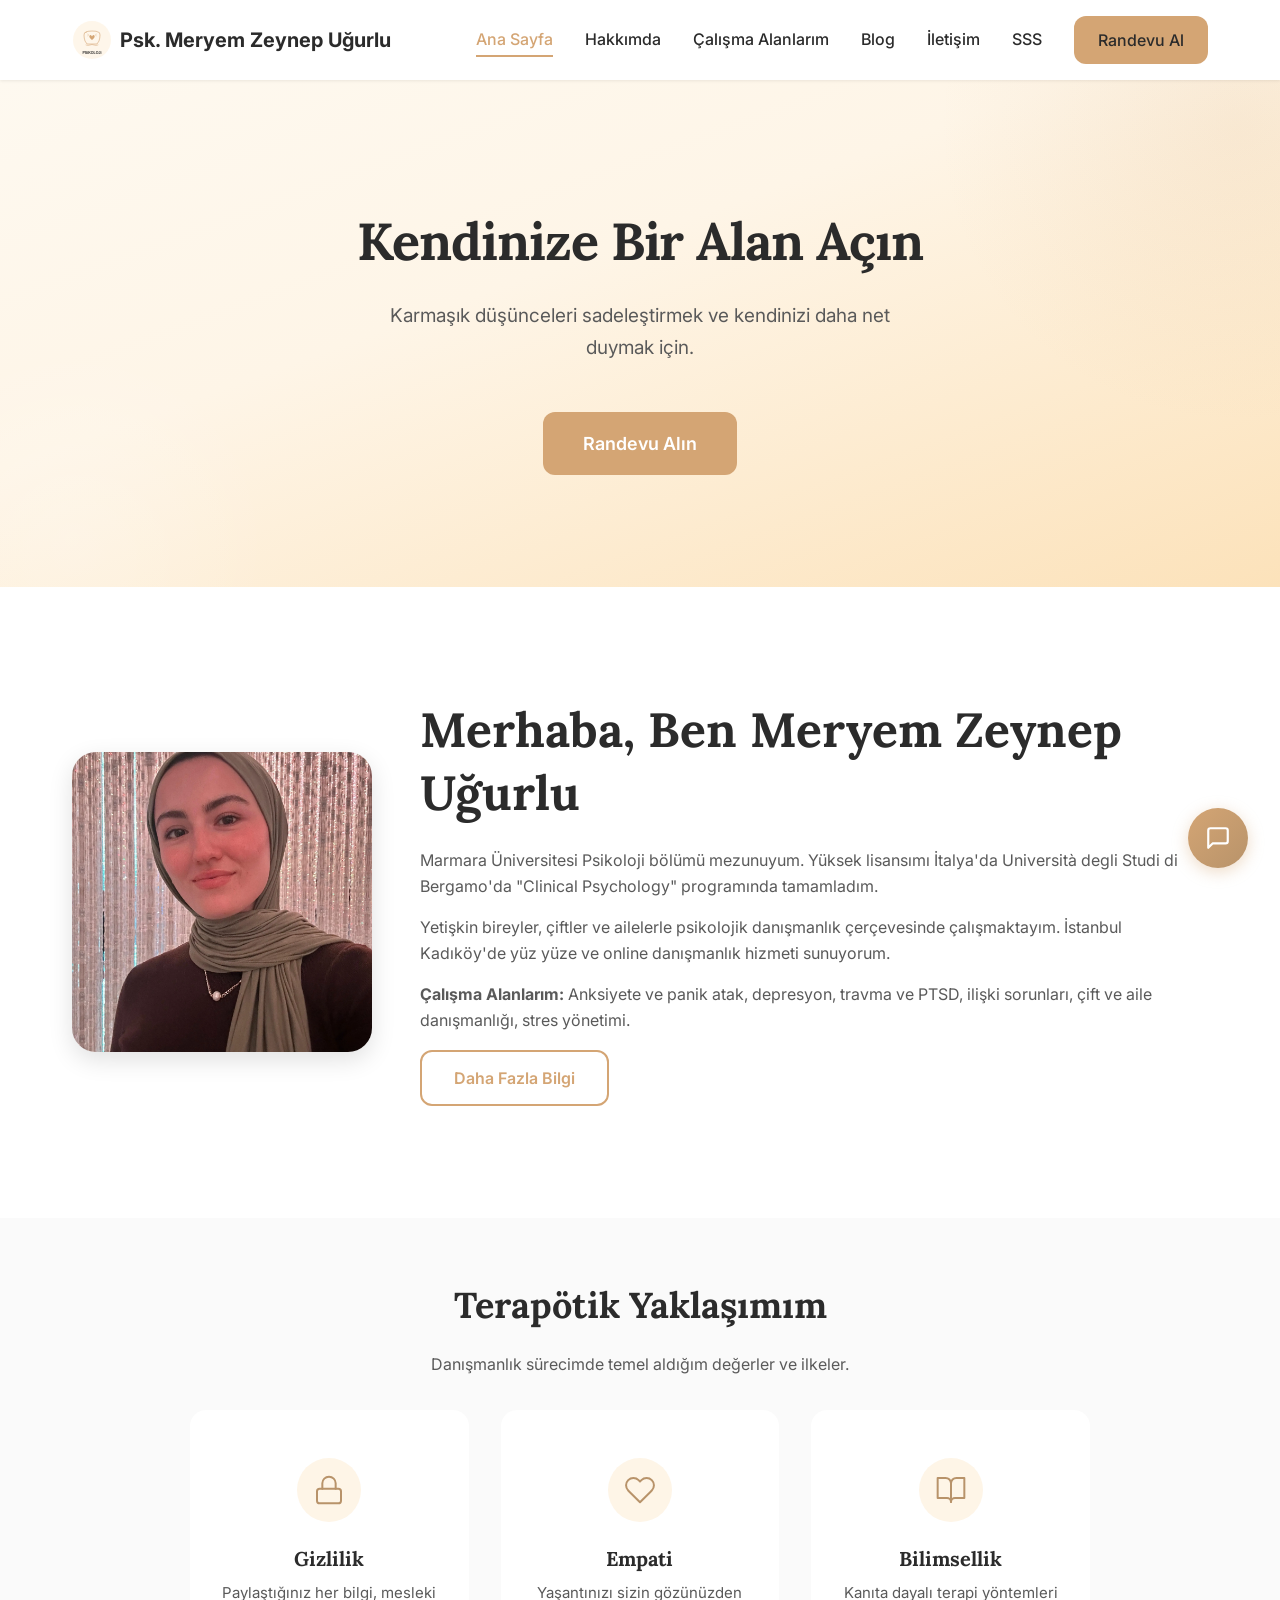
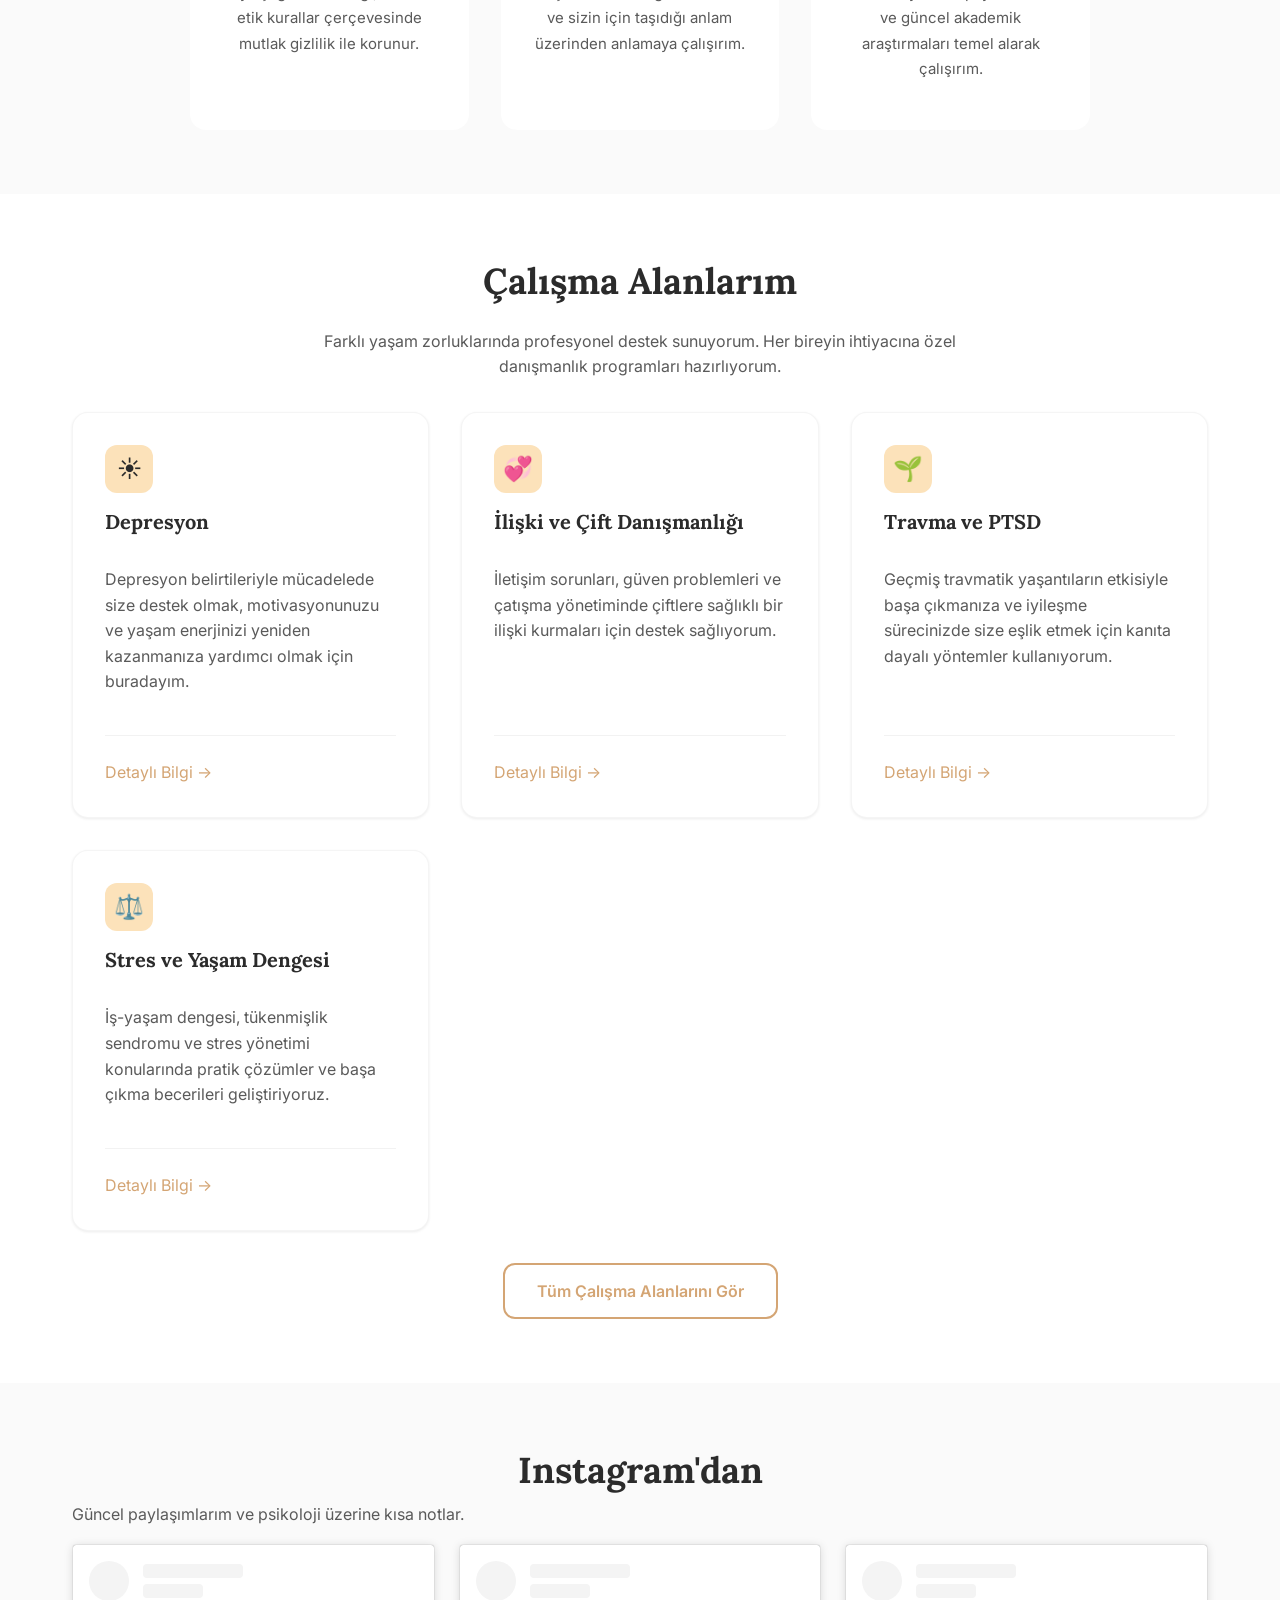
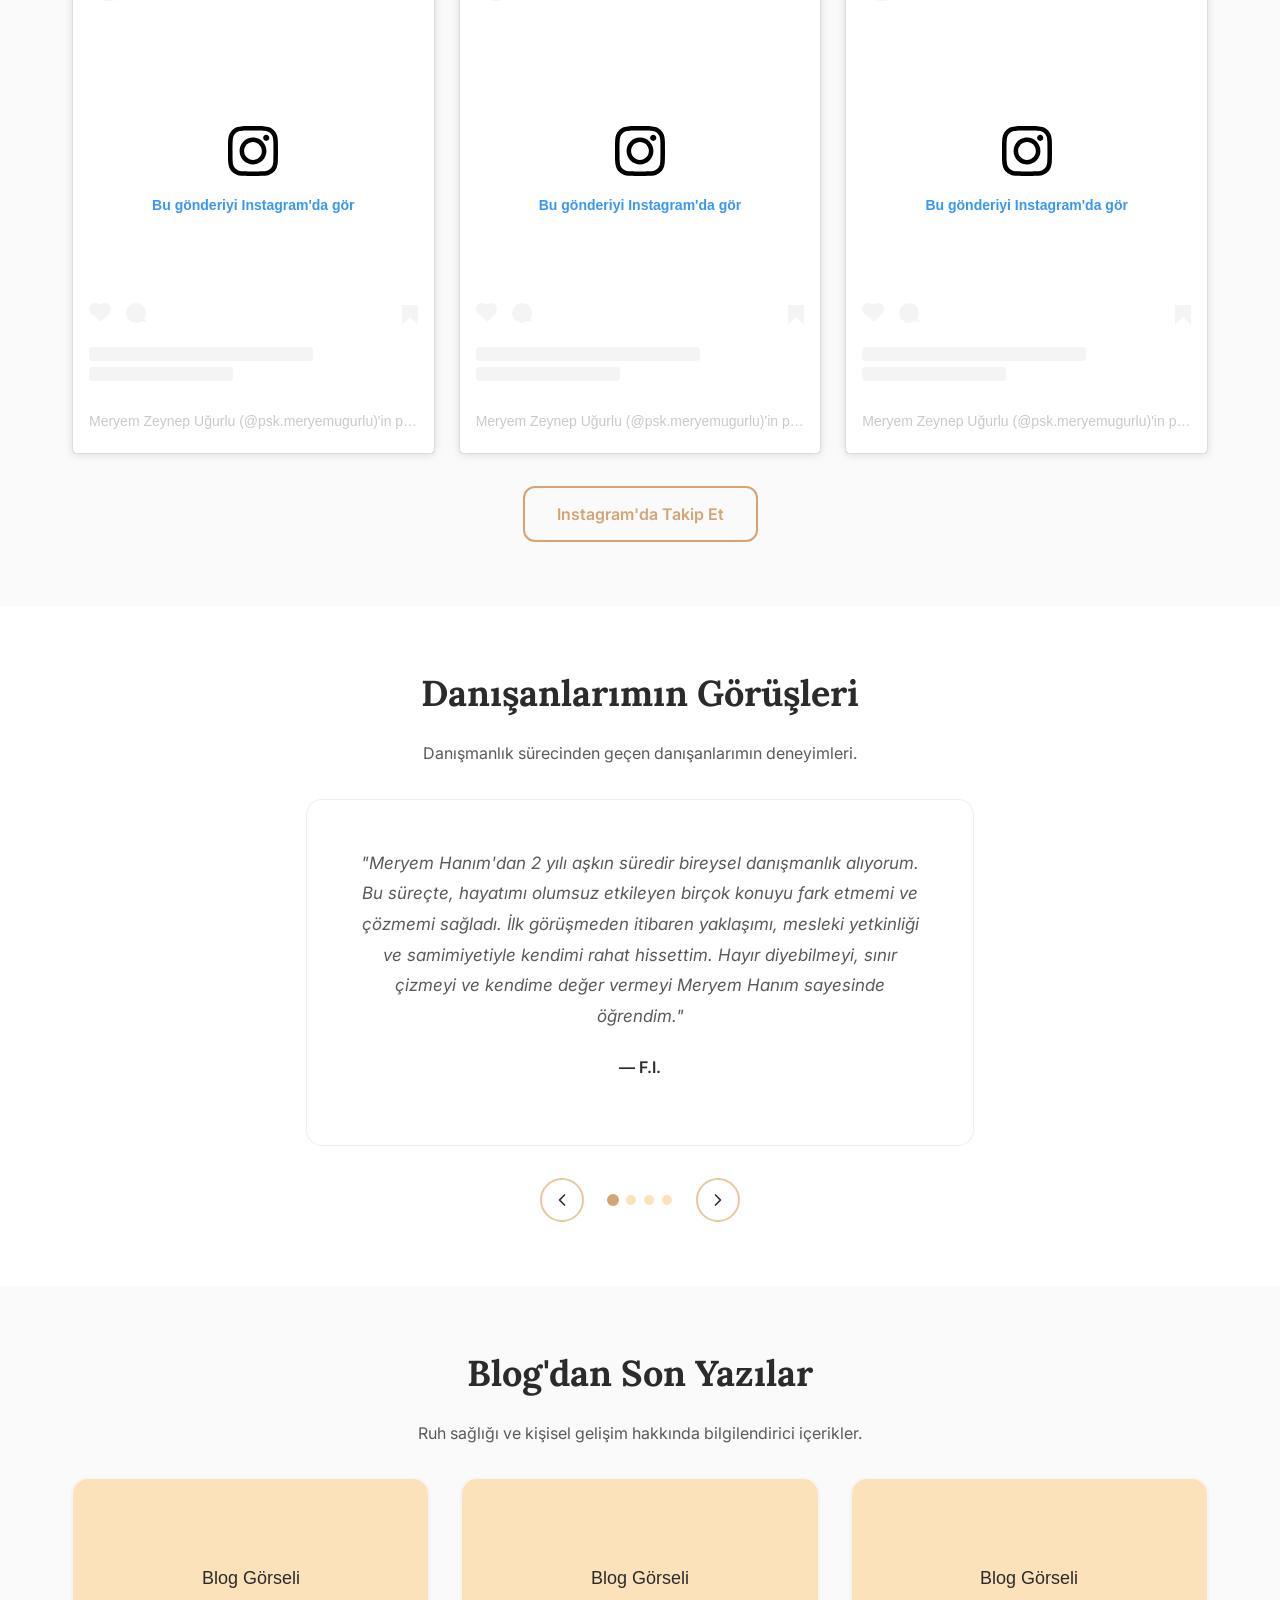
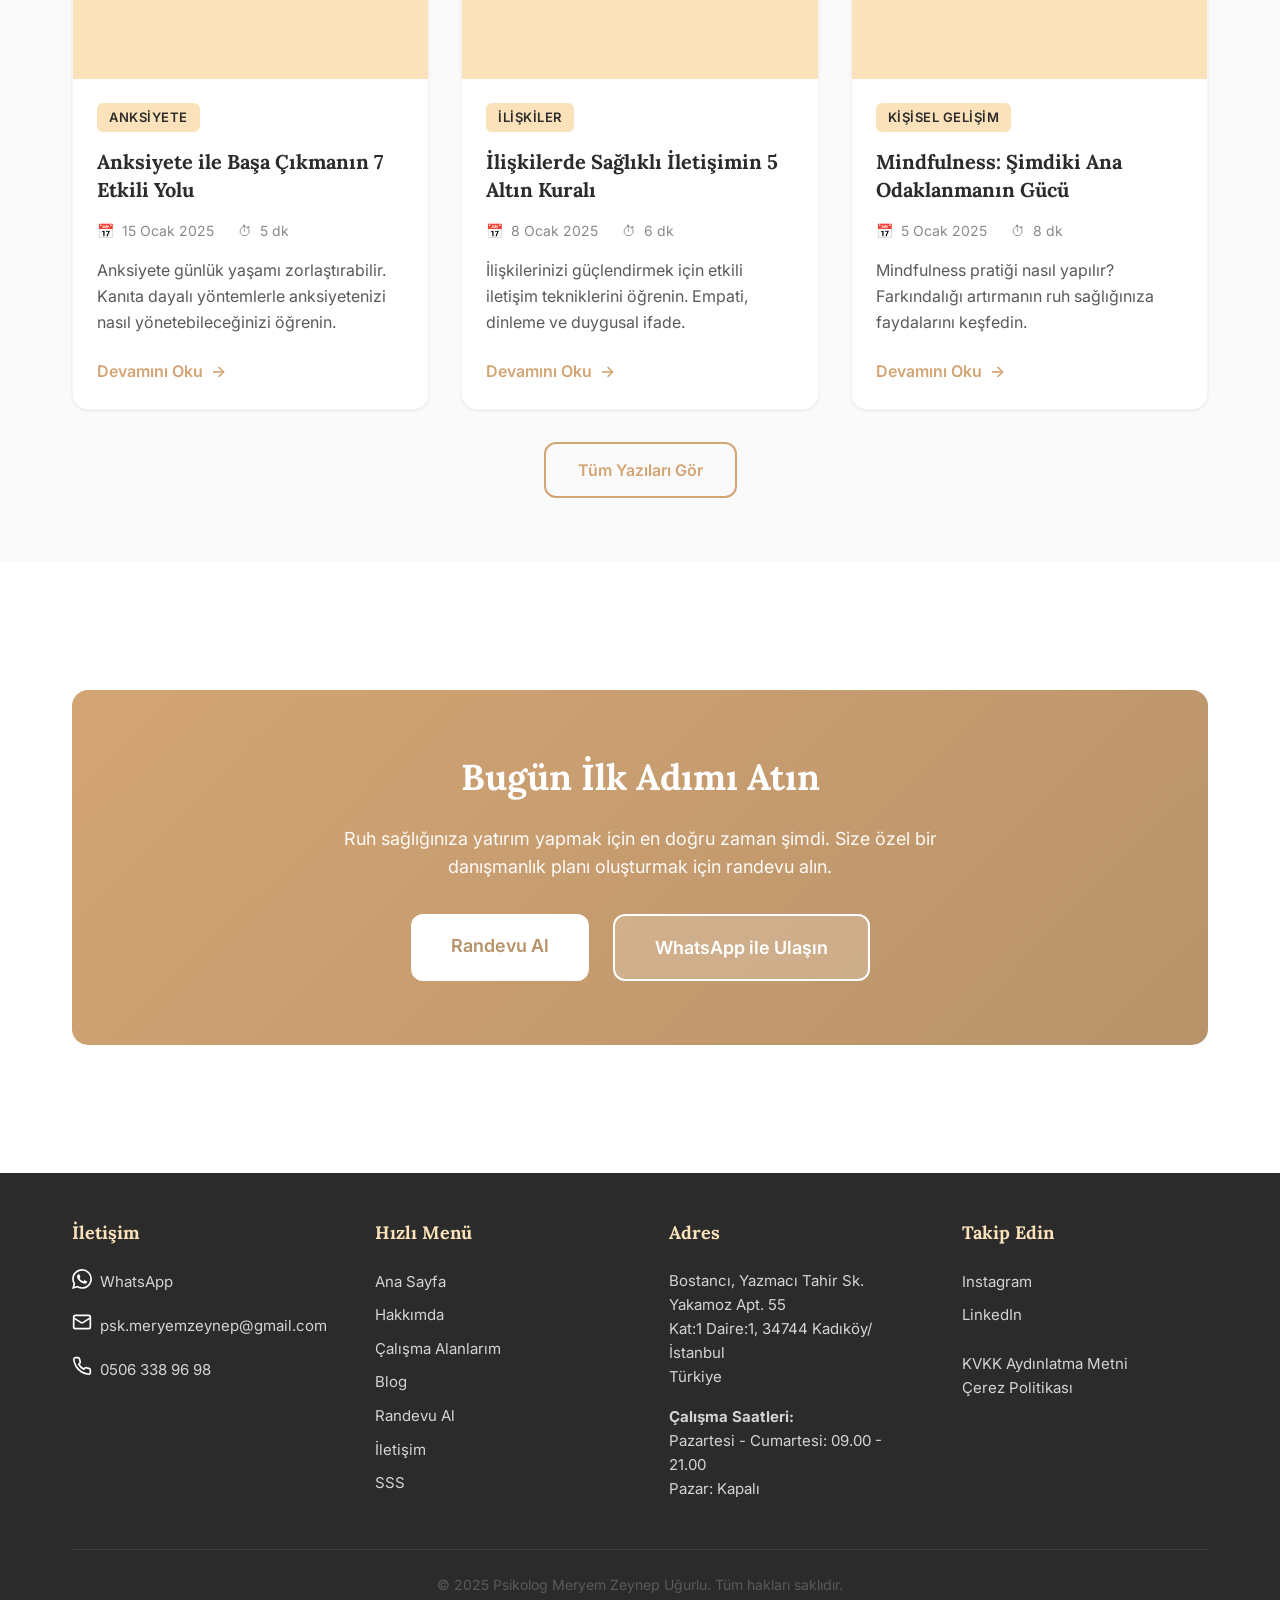
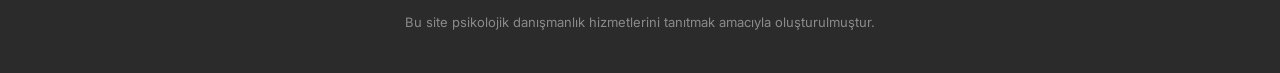
==== index.html @ d8423817 "Telefon validasyonu, hakkımda düzeltmeleri, URL standardizasyonu ve footer tutarlılığı - Telefon val" ====
<!DOCTYPE html>
<html lang="tr">
<head>
  <meta charset="UTF-8">
  <meta name="viewport" content="width=device-width, initial-scale=1.0">

  <!-- SEO Meta Etiketleri -->
  <title>Psikolog Meryem Zeynep Uğurlu | Psikolojik Danışmanlık - Kadıköy İstanbul</title>
  <meta name="description" content="Psikolog Meryem Zeynep Uğurlu - İstanbul Kadıköy'de yüz yüze ve online psikolojik danışmanlık hizmeti. Anksiyete, depresyon, ilişki sorunları, çift ve aile danışmanlığı.">
  <meta name="keywords" content="psikolog, psikolojik danışmanlık, kadıköy psikolog, online danışmanlık, çift danışmanlığı, aile danışmanlığı">
  <meta name="author" content="Psikolog Meryem Zeynep Uğurlu">
  <meta name="robots" content="index, follow">
  <link rel="canonical" href="https://www.psikologlarmeryemzeynep.com/">

  <!-- Open Graph Meta Etiketleri -->
  <meta property="og:title" content="Psikolog Meryem Zeynep Uğurlu | Psikolojik Danışmanlık">
  <meta property="og:description" content="İstanbul Kadıköy'de profesyonel psikolojik danışmanlık hizmeti. Yüz yüze ve online görüşme imkanı.">
  <meta property="og:type" content="website">
  <meta property="og:url" content="https://www.psikologlarmeryemzeynep.com/">
  <meta property="og:image" content="https://www.psikologlarmeryemzeynep.com/assets/img/profil.webp">
  <meta property="og:locale" content="tr_TR">

  <!-- Twitter Card Meta Etiketleri -->
  <meta name="twitter:card" content="summary_large_image">
  <meta name="twitter:title" content="Psikolog Meryem Zeynep Uğurlu | Psikolojik Danışmanlık">
  <meta name="twitter:description" content="İstanbul Kadıköy'de profesyonel psikolojik danışmanlık hizmeti.">
  <meta name="twitter:image" content="https://www.psikologlarmeryemzeynep.com/assets/img/profil.webp">

  <!-- Favicon -->
  <link rel="icon" type="image/svg+xml" href="assets/img/logo.svg">

  <!-- Google Fonts: Lora (Serif) + Inter (Sans-Serif) -->
  <link rel="preconnect" href="https://fonts.googleapis.com">
  <link rel="preconnect" href="https://fonts.gstatic.com" crossorigin>
  <link href="https://fonts.googleapis.com/css2?family=Inter:wght@400;500;600;700&family=Lora:wght@400;500;600;700&display=swap" rel="stylesheet">

  <!-- Stylesheet -->
  <link rel="stylesheet" href="assets/styles.css">

  <!-- Google Tag Manager (placeholder) -->
  <!-- GTM kodu buraya eklenecek -->

  <!-- JSON-LD Yapılandırılmış Veri -->
  <script type="application/ld+json">
  {
    "@context": "https://schema.org",
    "@type": "Psychologist",
    "name": "Psikolog Meryem Zeynep Uğurlu",
    "image": "https://www.psikologlarmeryemzeynep.com/assets/img/profil.webp",
    "url": "https://www.psikologlarmeryemzeynep.com",
    "email": "psk.meryemzeynep@gmail.com",
    "address": {
      "@type": "PostalAddress",
      "streetAddress": "Bostancı, Yazmacı Tahir Sk. Yakamoz Apt. 55 Kat:1 Daire:1",
      "addressLocality": "Kadıköy",
      "addressRegion": "İstanbul",
      "postalCode": "34744",
      "addressCountry": "TR"
    },
    "geo": {
      "@type": "GeoCoordinates",
      "latitude": "40.953184",
      "longitude": "29.094438"
    },
    "openingHoursSpecification": [
      {
        "@type": "OpeningHoursSpecification",
        "dayOfWeek": ["Monday", "Tuesday", "Wednesday", "Thursday", "Friday", "Saturday"],
        "opens": "09:00",
        "closes": "21:00"
      }
    ],
    "priceRange": "$$",
    "sameAs": [
      "https://www.instagram.com/psk.meryemugurlu",
      "https://tr.linkedin.com/in/meryem-zeynep-ugurlu"
    ]
  }
  </script>

  <script type="application/ld+json">
  {
    "@context": "https://schema.org",
    "@type": "Organization",
    "name": "Psikolog Meryem Zeynep Uğurlu - Psikolojik Danışmanlık",
    "url": "https://www.psikologlarmeryemzeynep.com",
    "logo": "https://www.psikologlarmeryemzeynep.com/assets/img/logo.svg",
    "contactPoint": {
      "@type": "ContactPoint",
      "email": "psk.meryemzeynep@gmail.com",
      "contactType": "customer service",
      "availableLanguage": "Turkish"
    }
  }
  </script>
</head>
<body>
  <!-- Skip to main content (erişilebilirlik) -->
  <a href="#main-content" class="skip-link">Ana içeriğe geç</a>

  <!-- Header & Navigation -->
  <header class="site-header">
    <div class="header-container">
      <a href="index.html" class="logo" aria-label="Ana Sayfa">
        <img src="assets/img/logo.svg" alt="Psikolog Meryem Zeynep Uğurlu Logo" width="40" height="40">
        <span>Psk. Meryem Zeynep Uğurlu</span>
      </a>

      <button class="menu-toggle" aria-expanded="false" aria-label="Menüyü aç/kapat">
        <span></span>
        <span></span>
        <span></span>
      </button>

      <nav aria-label="Ana navigasyon">
        <ul class="nav-menu">
          <li><a href="index.html">Ana Sayfa</a></li>
          <li><a href="hakkimda.html">Hakkımda</a></li>
          <li><a href="calisma-alanlari.html">Çalışma Alanlarım</a></li>
          <li><a href="blog.html">Blog</a></li>
          <li><a href="iletisim.html">İletişim</a></li>
          <li><a href="sss.html">SSS</a></li>
          <li><a href="randevu.html" class="btn btn-primary">Randevu Al</a></li>
        </ul>
      </nav>
    </div>
  </header>

  <!-- Main Content -->
  <main id="main-content">
    <!-- Hero Karşılama Alanı -->
    <section class="hero">
      <div class="hero-content">
        <h1 class="reveal">Kendinize Bir Alan Açın</h1>
        <p class="reveal">Karmaşık düşünceleri sadeleştirmek ve kendinizi daha net duymak için.</p>
        <a href="randevu.html" class="btn btn-primary btn-large reveal">Randevu Alın</a>
      </div>
    </section>

    <!-- Kısa Hakkımda Bölümü -->
    <section class="section">
      <div class="container">
        <div class="profile-section reveal">
          <img src="assets/img/profil.webp"
               alt="Psikolog Meryem Zeynep Uğurlu - Profil Fotoğrafı"
               class="profile-image"
               loading="eager"
               onerror="this.src='data:image/svg+xml,%3Csvg xmlns=%22http://www.w3.org/2000/svg%22 width=%22300%22 height=%22300%22%3E%3Crect fill=%22%23fce2ba%22 width=%22300%22 height=%22300%22 rx=%2216%22/%3E%3Ctext x=%2250%25%22 y=%2250%25%22 dominant-baseline=%22middle%22 text-anchor=%22middle%22 font-family=%22sans-serif%22 font-size=%2220%22 fill=%22%232b2b2b%22%3EProfil Foto%C4%9Fraf%C4%B1%3C/text%3E%3C/svg%3E'">

          <div class="profile-content">
            <h1>Merhaba, Ben Meryem Zeynep Uğurlu</h1>
            <p>
              Marmara Üniversitesi Psikoloji bölümü mezunuyum. Yüksek lisansımı İtalya'da
              Università degli Studi di Bergamo'da "Clinical Psychology" programında tamamladım.
            </p>
            <p>
              Yetişkin bireyler, çiftler ve ailelerle psikolojik danışmanlık çerçevesinde
              çalışmaktayım. İstanbul Kadıköy'de yüz yüze ve online danışmanlık hizmeti sunuyorum.
            </p>
            <p>
              <strong>Çalışma Alanlarım:</strong> Anksiyete ve panik atak, depresyon,
              travma ve PTSD, ilişki sorunları, çift ve aile danışmanlığı,
              stres yönetimi.
            </p>
            <a href="hakkimda.html" class="btn btn-secondary">Daha Fazla Bilgi</a>
          </div>
        </div>
      </div>
    </section>

    <!-- Terapötik Yaklaşımım -->
    <section class="section section-alt">
      <div class="container">
        <h2 class="text-center mb-md reveal">Terapötik Yaklaşımım</h2>
        <p class="text-center mb-lg reveal" style="max-width: 700px; margin-left: auto; margin-right: auto; color: var(--color-text-light);">
          Danışmanlık sürecimde temel aldığım değerler ve ilkeler.
        </p>
        <div class="approach-grid">
          <div class="approach-card reveal">
            <div class="approach-icon">
              <svg xmlns="http://www.w3.org/2000/svg" width="32" height="32" viewBox="0 0 24 24" fill="none" stroke="currentColor" stroke-width="1.5" stroke-linecap="round" stroke-linejoin="round"><rect x="3" y="11" width="18" height="11" rx="2" ry="2"/><path d="M7 11V7a5 5 0 0 1 10 0v4"/></svg>
            </div>
            <h3>Gizlilik</h3>
            <p>Paylaştığınız her bilgi, mesleki etik kurallar çerçevesinde mutlak gizlilik ile korunur.</p>
          </div>
          <div class="approach-card reveal">
            <div class="approach-icon">
              <svg xmlns="http://www.w3.org/2000/svg" width="32" height="32" viewBox="0 0 24 24" fill="none" stroke="currentColor" stroke-width="1.5" stroke-linecap="round" stroke-linejoin="round"><path d="M20.84 4.61a5.5 5.5 0 0 0-7.78 0L12 5.67l-1.06-1.06a5.5 5.5 0 0 0-7.78 7.78l1.06 1.06L12 21.23l7.78-7.78 1.06-1.06a5.5 5.5 0 0 0 0-7.78z"/></svg>
            </div>
            <h3>Empati</h3>
            <p>Yaşantınızı sizin gözünüzden ve sizin için taşıdığı anlam üzerinden anlamaya çalışırım.</p>
          </div>
          <div class="approach-card reveal">
            <div class="approach-icon">
              <svg xmlns="http://www.w3.org/2000/svg" width="32" height="32" viewBox="0 0 24 24" fill="none" stroke="currentColor" stroke-width="1.5" stroke-linecap="round" stroke-linejoin="round"><path d="M2 3h6a4 4 0 0 1 4 4v14a3 3 0 0 0-3-3H2z"/><path d="M22 3h-6a4 4 0 0 0-4 4v14a3 3 0 0 1 3-3h7z"/></svg>
            </div>
            <h3>Bilimsellik</h3>
            <p>Kanıta dayalı terapi yöntemleri ve güncel akademik araştırmaları temel alarak çalışırım.</p>
          </div>
        </div>
      </div>
    </section>

    <!-- Çalışma Alanları -->
    <section class="section">
      <div class="container">
        <h2 class="text-center mb-md reveal">Çalışma Alanlarım</h2>
        <p class="text-center mb-lg" style="max-width: 700px; margin-left: auto; margin-right: auto; color: var(--color-text-light);">
          Farklı yaşam zorluklarında profesyonel destek sunuyorum. Her bireyin ihtiyacına özel danışmanlık programları hazırlıyorum.
        </p>

        <div class="grid grid-2">
          <!-- Kart 1: Depresyon -->
          <div class="card">
            <div class="card-header">
              <div class="card-icon" aria-hidden="true">☀️</div>
              <h3 class="card-title">Depresyon</h3>
            </div>
            <div class="card-body">
              <p>
                Depresyon belirtileriyle mücadelede size destek olmak, motivasyonunuzu
                ve yaşam enerjinizi yeniden kazanmanıza yardımcı olmak için buradayım.
              </p>
            </div>
            <div class="card-footer">
              <a href="calisma-alanlari.html#depresyon">Detaylı Bilgi →</a>
            </div>
          </div>

          <!-- Kart 3: İlişki ve Çift Danışmanlığı -->
          <div class="card">
            <div class="card-header">
              <div class="card-icon" aria-hidden="true">💞</div>
              <h3 class="card-title">İlişki ve Çift Danışmanlığı</h3>
            </div>
            <div class="card-body">
              <p>
                İletişim sorunları, güven problemleri ve çatışma yönetiminde çiftlere
                sağlıklı bir ilişki kurmaları için destek sağlıyorum.
              </p>
            </div>
            <div class="card-footer">
              <a href="calisma-alanlari.html#iliski">Detaylı Bilgi →</a>
            </div>
          </div>

          <!-- Kart 4: Travma ve PTSD -->
          <div class="card">
            <div class="card-header">
              <div class="card-icon" aria-hidden="true">🌱</div>
              <h3 class="card-title">Travma ve PTSD</h3>
            </div>
            <div class="card-body">
              <p>
                Geçmiş travmatik yaşantıların etkisiyle başa çıkmanıza ve iyileşme
                sürecinizde size eşlik etmek için kanıta dayalı yöntemler kullanıyorum.
              </p>
            </div>
            <div class="card-footer">
              <a href="calisma-alanlari.html#travma">Detaylı Bilgi →</a>
            </div>
          </div>

          <!-- Kart 4: Stres ve Yaşam Dengesi -->
          <div class="card">
            <div class="card-header">
              <div class="card-icon" aria-hidden="true">⚖️</div>
              <h3 class="card-title">Stres ve Yaşam Dengesi</h3>
            </div>
            <div class="card-body">
              <p>
                İş-yaşam dengesi, tükenmişlik sendromu ve stres yönetimi konularında
                pratik çözümler ve başa çıkma becerileri geliştiriyoruz.
              </p>
            </div>
            <div class="card-footer">
              <a href="calisma-alanlari.html#stres">Detaylı Bilgi →</a>
            </div>
          </div>
        </div>

        <div class="text-center mt-lg">
          <a href="calisma-alanlari.html" class="btn btn-secondary">Tüm Çalışma Alanlarını Gör</a>
        </div>
      </div>
    </section>

    <!-- Instagram Bölümü -->
    <section id="instagram-feed" class="instagram-section">
      <div class="container">
        <h2>Instagram'dan</h2>
        <p>Güncel paylaşımlarım ve psikoloji üzerine kısa notlar.</p>

        <div class="instagram-embed-grid" style="display: grid; grid-template-columns: repeat(3, 1fr); gap: var(--space-md); max-width: 1200px; margin: 0 auto var(--space-lg);">
          <div style="min-width: 0;">
            <blockquote class="instagram-media" data-instgrm-captioned data-instgrm-permalink="https://www.instagram.com/p/DQ69VKnDA_7/?utm_source=ig_embed&amp;utm_campaign=loading" data-instgrm-version="14" style=" background:#FFF; border:0; border-radius:3px; box-shadow:0 0 1px 0 rgba(0,0,0,0.5),0 1px 10px 0 rgba(0,0,0,0.15); margin: 1px; max-width:540px; min-width:260px; padding:0; width:99.375%; width:-webkit-calc(100% - 2px); width:calc(100% - 2px);"><div style="padding:16px;"> <a href="https://www.instagram.com/p/DQ69VKnDA_7/?utm_source=ig_embed&amp;utm_campaign=loading" style=" background:#FFFFFF; line-height:0; padding:0 0; text-align:center; text-decoration:none; width:100%;" target="_blank"> <div style=" display: flex; flex-direction: row; align-items: center;"> <div style="background-color: #F4F4F4; border-radius: 50%; flex-grow: 0; height: 40px; margin-right: 14px; width: 40px;"></div> <div style="display: flex; flex-direction: column; flex-grow: 1; justify-content: center;"> <div style=" background-color: #F4F4F4; border-radius: 4px; flex-grow: 0; height: 14px; margin-bottom: 6px; width: 100px;"></div> <div style=" background-color: #F4F4F4; border-radius: 4px; flex-grow: 0; height: 14px; width: 60px;"></div></div></div><div style="padding: 19% 0;"></div> <div style="display:block; height:50px; margin:0 auto 12px; width:50px;"><svg width="50px" height="50px" viewBox="0 0 60 60" version="1.1" xmlns="https://www.w3.org/2000/svg" xmlns:xlink="https://www.w3.org/1999/xlink"><g stroke="none" stroke-width="1" fill="none" fill-rule="evenodd"><g transform="translate(-511.000000, -20.000000)" fill="#000000"><g><path d="M556.869,30.41 C554.814,30.41 553.148,32.076 553.148,34.131 C553.148,36.186 554.814,37.852 556.869,37.852 C558.924,37.852 560.59,36.186 560.59,34.131 C560.59,32.076 558.924,30.41 556.869,30.41 M541,60.657 C535.114,60.657 530.342,55.887 530.342,50 C530.342,44.114 535.114,39.342 541,39.342 C546.887,39.342 551.658,44.114 551.658,50 C551.658,55.887 546.887,60.657 541,60.657 M541,33.886 C532.1,33.886 524.886,41.1 524.886,50 C524.886,58.899 532.1,66.113 541,66.113 C549.9,66.113 557.115,58.899 557.115,50 C557.115,41.1 549.9,33.886 541,33.886 M565.378,62.101 C565.244,65.022 564.756,66.606 564.346,67.663 C563.803,69.06 563.154,70.057 562.106,71.106 C561.058,72.155 560.06,72.803 558.662,73.347 C557.607,73.757 556.021,74.244 553.102,74.378 C549.944,74.521 548.997,74.552 541,74.552 C533.003,74.552 532.056,74.521 528.898,74.378 C525.979,74.244 524.393,73.757 523.338,73.347 C521.94,72.803 520.942,72.155 519.894,71.106 C518.846,70.057 518.197,69.06 517.654,67.663 C517.244,66.606 516.755,65.022 516.623,62.101 C516.479,58.943 516.448,57.996 516.448,50 C516.448,42.003 516.479,41.056 516.623,37.899 C516.755,34.978 517.244,33.391 517.654,32.338 C518.197,30.938 518.846,29.942 519.894,28.894 C520.942,27.846 521.94,27.196 523.338,26.654 C524.393,26.244 525.979,25.756 528.898,25.623 C532.057,25.479 533.004,25.448 541,25.448 C548.997,25.448 549.943,25.479 553.102,25.623 C556.021,25.756 557.607,26.244 558.662,26.654 C560.06,27.196 561.058,27.846 562.106,28.894 C563.154,29.942 563.803,30.938 564.346,32.338 C564.756,33.391 565.244,34.978 565.378,37.899 C565.522,41.056 565.552,42.003 565.552,50 C565.552,57.996 565.522,58.943 565.378,62.101 M570.82,37.631 C570.674,34.438 570.167,32.258 569.425,30.349 C568.659,28.377 567.633,26.702 565.965,25.035 C564.297,23.368 562.623,22.342 560.652,21.575 C558.743,20.834 556.562,20.326 553.369,20.18 C550.169,20.033 549.148,20 541,20 C532.853,20 531.831,20.033 528.631,20.18 C525.438,20.326 523.257,20.834 521.349,21.575 C519.376,22.342 517.703,23.368 516.035,25.035 C514.368,26.702 513.342,28.377 512.574,30.349 C511.834,32.258 511.326,34.438 511.181,37.631 C511.035,40.831 511,41.851 511,50 C511,58.147 511.035,59.17 511.181,62.369 C511.326,65.562 511.834,67.743 512.574,69.651 C513.342,71.625 514.368,73.296 516.035,74.965 C517.703,76.634 519.376,77.658 521.349,78.425 C523.257,79.167 525.438,79.673 528.631,79.82 C531.831,79.965 532.853,80.001 541,80.001 C549.148,80.001 550.169,79.965 553.369,79.82 C556.562,79.673 558.743,79.167 560.652,78.425 C562.623,77.658 564.297,76.634 565.965,74.965 C567.633,73.296 568.659,71.625 569.425,69.651 C570.167,67.743 570.674,65.562 570.82,62.369 C570.966,59.17 571,58.147 571,50 C571,41.851 570.966,40.831 570.82,37.631"></path></g></g></g></svg></div><div style="padding-top: 8px;"> <div style=" color:#3897f0; font-family:Arial,sans-serif; font-size:14px; font-style:normal; font-weight:550; line-height:18px;">Bu gönderiyi Instagram&#39;da gör</div></div><div style="padding: 12.5% 0;"></div> <div style="display: flex; flex-direction: row; margin-bottom: 14px; align-items: center;"><div> <div style="background-color: #F4F4F4; border-radius: 50%; height: 12.5px; width: 12.5px; transform: translateX(0px) translateY(7px);"></div> <div style="background-color: #F4F4F4; height: 12.5px; transform: rotate(-45deg) translateX(3px) translateY(1px); width: 12.5px; flex-grow: 0; margin-right: 14px; margin-left: 2px;"></div> <div style="background-color: #F4F4F4; border-radius: 50%; height: 12.5px; width: 12.5px; transform: translateX(9px) translateY(-18px);"></div></div><div style="margin-left: 8px;"> <div style=" background-color: #F4F4F4; border-radius: 50%; flex-grow: 0; height: 20px; width: 20px;"></div> <div style=" width: 0; height: 0; border-top: 2px solid transparent; border-left: 6px solid #f4f4f4; border-bottom: 2px solid transparent; transform: translateX(16px) translateY(-4px) rotate(30deg)"></div></div><div style="margin-left: auto;"> <div style=" width: 0px; border-top: 8px solid #F4F4F4; border-right: 8px solid transparent; transform: translateY(16px);"></div> <div style=" background-color: #F4F4F4; flex-grow: 0; height: 12px; width: 16px; transform: translateY(-4px);"></div> <div style=" width: 0; height: 0; border-top: 8px solid #F4F4F4; border-left: 8px solid transparent; transform: translateY(-4px) translateX(8px);"></div></div></div> <div style="display: flex; flex-direction: column; flex-grow: 1; justify-content: center; margin-bottom: 24px;"> <div style=" background-color: #F4F4F4; border-radius: 4px; flex-grow: 0; height: 14px; margin-bottom: 6px; width: 224px;"></div> <div style=" background-color: #F4F4F4; border-radius: 4px; flex-grow: 0; height: 14px; width: 144px;"></div></div></a><p style=" color:#c9c8cd; font-family:Arial,sans-serif; font-size:14px; line-height:17px; margin-bottom:0; margin-top:8px; overflow:hidden; padding:8px 0 7px; text-align:center; text-overflow:ellipsis; white-space:nowrap;"><a href="https://www.instagram.com/p/DQ69VKnDA_7/?utm_source=ig_embed&amp;utm_campaign=loading" style=" color:#c9c8cd; font-family:Arial,sans-serif; font-size:14px; font-style:normal; font-weight:normal; line-height:17px; text-decoration:none;" target="_blank">Meryem Zeynep Uğurlu (@psk.meryemugurlu)&#39;in paylaştığı bir gönderi</a></p></div></blockquote>
          </div>
          <div style="min-width: 0;">
            <blockquote class="instagram-media" data-instgrm-captioned data-instgrm-permalink="https://www.instagram.com/p/DKxCe1SNzro/?utm_source=ig_embed&amp;utm_campaign=loading" data-instgrm-version="14" style=" background:#FFF; border:0; border-radius:3px; box-shadow:0 0 1px 0 rgba(0,0,0,0.5),0 1px 10px 0 rgba(0,0,0,0.15); margin: 1px; max-width:540px; min-width:260px; padding:0; width:99.375%; width:-webkit-calc(100% - 2px); width:calc(100% - 2px);"><div style="padding:16px;"> <a href="https://www.instagram.com/p/DKxCe1SNzro/?utm_source=ig_embed&amp;utm_campaign=loading" style=" background:#FFFFFF; line-height:0; padding:0 0; text-align:center; text-decoration:none; width:100%;" target="_blank"> <div style=" display: flex; flex-direction: row; align-items: center;"> <div style="background-color: #F4F4F4; border-radius: 50%; flex-grow: 0; height: 40px; margin-right: 14px; width: 40px;"></div> <div style="display: flex; flex-direction: column; flex-grow: 1; justify-content: center;"> <div style=" background-color: #F4F4F4; border-radius: 4px; flex-grow: 0; height: 14px; margin-bottom: 6px; width: 100px;"></div> <div style=" background-color: #F4F4F4; border-radius: 4px; flex-grow: 0; height: 14px; width: 60px;"></div></div></div><div style="padding: 19% 0;"></div> <div style="display:block; height:50px; margin:0 auto 12px; width:50px;"><svg width="50px" height="50px" viewBox="0 0 60 60" version="1.1" xmlns="https://www.w3.org/2000/svg" xmlns:xlink="https://www.w3.org/1999/xlink"><g stroke="none" stroke-width="1" fill="none" fill-rule="evenodd"><g transform="translate(-511.000000, -20.000000)" fill="#000000"><g><path d="M556.869,30.41 C554.814,30.41 553.148,32.076 553.148,34.131 C553.148,36.186 554.814,37.852 556.869,37.852 C558.924,37.852 560.59,36.186 560.59,34.131 C560.59,32.076 558.924,30.41 556.869,30.41 M541,60.657 C535.114,60.657 530.342,55.887 530.342,50 C530.342,44.114 535.114,39.342 541,39.342 C546.887,39.342 551.658,44.114 551.658,50 C551.658,55.887 546.887,60.657 541,60.657 M541,33.886 C532.1,33.886 524.886,41.1 524.886,50 C524.886,58.899 532.1,66.113 541,66.113 C549.9,66.113 557.115,58.899 557.115,50 C557.115,41.1 549.9,33.886 541,33.886 M565.378,62.101 C565.244,65.022 564.756,66.606 564.346,67.663 C563.803,69.06 563.154,70.057 562.106,71.106 C561.058,72.155 560.06,72.803 558.662,73.347 C557.607,73.757 556.021,74.244 553.102,74.378 C549.944,74.521 548.997,74.552 541,74.552 C533.003,74.552 532.056,74.521 528.898,74.378 C525.979,74.244 524.393,73.757 523.338,73.347 C521.94,72.803 520.942,72.155 519.894,71.106 C518.846,70.057 518.197,69.06 517.654,67.663 C517.244,66.606 516.755,65.022 516.623,62.101 C516.479,58.943 516.448,57.996 516.448,50 C516.448,42.003 516.479,41.056 516.623,37.899 C516.755,34.978 517.244,33.391 517.654,32.338 C518.197,30.938 518.846,29.942 519.894,28.894 C520.942,27.846 521.94,27.196 523.338,26.654 C524.393,26.244 525.979,25.756 528.898,25.623 C532.057,25.479 533.004,25.448 541,25.448 C548.997,25.448 549.943,25.479 553.102,25.623 C556.021,25.756 557.607,26.244 558.662,26.654 C560.06,27.196 561.058,27.846 562.106,28.894 C563.154,29.942 563.803,30.938 564.346,32.338 C564.756,33.391 565.244,34.978 565.378,37.899 C565.522,41.056 565.552,42.003 565.552,50 C565.552,57.996 565.522,58.943 565.378,62.101 M570.82,37.631 C570.674,34.438 570.167,32.258 569.425,30.349 C568.659,28.377 567.633,26.702 565.965,25.035 C564.297,23.368 562.623,22.342 560.652,21.575 C558.743,20.834 556.562,20.326 553.369,20.18 C550.169,20.033 549.148,20 541,20 C532.853,20 531.831,20.033 528.631,20.18 C525.438,20.326 523.257,20.834 521.349,21.575 C519.376,22.342 517.703,23.368 516.035,25.035 C514.368,26.702 513.342,28.377 512.574,30.349 C511.834,32.258 511.326,34.438 511.181,37.631 C511.035,40.831 511,41.851 511,50 C511,58.147 511.035,59.17 511.181,62.369 C511.326,65.562 511.834,67.743 512.574,69.651 C513.342,71.625 514.368,73.296 516.035,74.965 C517.703,76.634 519.376,77.658 521.349,78.425 C523.257,79.167 525.438,79.673 528.631,79.82 C531.831,79.965 532.853,80.001 541,80.001 C549.148,80.001 550.169,79.965 553.369,79.82 C556.562,79.673 558.743,79.167 560.652,78.425 C562.623,77.658 564.297,76.634 565.965,74.965 C567.633,73.296 568.659,71.625 569.425,69.651 C570.167,67.743 570.674,65.562 570.82,62.369 C570.966,59.17 571,58.147 571,50 C571,41.851 570.966,40.831 570.82,37.631"></path></g></g></g></svg></div><div style="padding-top: 8px;"> <div style=" color:#3897f0; font-family:Arial,sans-serif; font-size:14px; font-style:normal; font-weight:550; line-height:18px;">Bu gönderiyi Instagram&#39;da gör</div></div><div style="padding: 12.5% 0;"></div> <div style="display: flex; flex-direction: row; margin-bottom: 14px; align-items: center;"><div> <div style="background-color: #F4F4F4; border-radius: 50%; height: 12.5px; width: 12.5px; transform: translateX(0px) translateY(7px);"></div> <div style="background-color: #F4F4F4; height: 12.5px; transform: rotate(-45deg) translateX(3px) translateY(1px); width: 12.5px; flex-grow: 0; margin-right: 14px; margin-left: 2px;"></div> <div style="background-color: #F4F4F4; border-radius: 50%; height: 12.5px; width: 12.5px; transform: translateX(9px) translateY(-18px);"></div></div><div style="margin-left: 8px;"> <div style=" background-color: #F4F4F4; border-radius: 50%; flex-grow: 0; height: 20px; width: 20px;"></div> <div style=" width: 0; height: 0; border-top: 2px solid transparent; border-left: 6px solid #f4f4f4; border-bottom: 2px solid transparent; transform: translateX(16px) translateY(-4px) rotate(30deg)"></div></div><div style="margin-left: auto;"> <div style=" width: 0px; border-top: 8px solid #F4F4F4; border-right: 8px solid transparent; transform: translateY(16px);"></div> <div style=" background-color: #F4F4F4; flex-grow: 0; height: 12px; width: 16px; transform: translateY(-4px);"></div> <div style=" width: 0; height: 0; border-top: 8px solid #F4F4F4; border-left: 8px solid transparent; transform: translateY(-4px) translateX(8px);"></div></div></div> <div style="display: flex; flex-direction: column; flex-grow: 1; justify-content: center; margin-bottom: 24px;"> <div style=" background-color: #F4F4F4; border-radius: 4px; flex-grow: 0; height: 14px; margin-bottom: 6px; width: 224px;"></div> <div style=" background-color: #F4F4F4; border-radius: 4px; flex-grow: 0; height: 14px; width: 144px;"></div></div></a><p style=" color:#c9c8cd; font-family:Arial,sans-serif; font-size:14px; line-height:17px; margin-bottom:0; margin-top:8px; overflow:hidden; padding:8px 0 7px; text-align:center; text-overflow:ellipsis; white-space:nowrap;"><a href="https://www.instagram.com/p/DKxCe1SNzro/?utm_source=ig_embed&amp;utm_campaign=loading" style=" color:#c9c8cd; font-family:Arial,sans-serif; font-size:14px; font-style:normal; font-weight:normal; line-height:17px; text-decoration:none;" target="_blank">Meryem Zeynep Uğurlu (@psk.meryemugurlu)&#39;in paylaştığı bir gönderi</a></p></div></blockquote>
          </div>
          <div style="min-width: 0;">
            <blockquote class="instagram-media" data-instgrm-captioned data-instgrm-permalink="https://www.instagram.com/p/CgSLiS7Nv_3/?utm_source=ig_embed&amp;utm_campaign=loading" data-instgrm-version="14" style=" background:#FFF; border:0; border-radius:3px; box-shadow:0 0 1px 0 rgba(0,0,0,0.5),0 1px 10px 0 rgba(0,0,0,0.15); margin: 1px; max-width:540px; min-width:260px; padding:0; width:99.375%; width:-webkit-calc(100% - 2px); width:calc(100% - 2px);"><div style="padding:16px;"> <a href="https://www.instagram.com/p/CgSLiS7Nv_3/?utm_source=ig_embed&amp;utm_campaign=loading" style=" background:#FFFFFF; line-height:0; padding:0 0; text-align:center; text-decoration:none; width:100%;" target="_blank"> <div style=" display: flex; flex-direction: row; align-items: center;"> <div style="background-color: #F4F4F4; border-radius: 50%; flex-grow: 0; height: 40px; margin-right: 14px; width: 40px;"></div> <div style="display: flex; flex-direction: column; flex-grow: 1; justify-content: center;"> <div style=" background-color: #F4F4F4; border-radius: 4px; flex-grow: 0; height: 14px; margin-bottom: 6px; width: 100px;"></div> <div style=" background-color: #F4F4F4; border-radius: 4px; flex-grow: 0; height: 14px; width: 60px;"></div></div></div><div style="padding: 19% 0;"></div> <div style="display:block; height:50px; margin:0 auto 12px; width:50px;"><svg width="50px" height="50px" viewBox="0 0 60 60" version="1.1" xmlns="https://www.w3.org/2000/svg" xmlns:xlink="https://www.w3.org/1999/xlink"><g stroke="none" stroke-width="1" fill="none" fill-rule="evenodd"><g transform="translate(-511.000000, -20.000000)" fill="#000000"><g><path d="M556.869,30.41 C554.814,30.41 553.148,32.076 553.148,34.131 C553.148,36.186 554.814,37.852 556.869,37.852 C558.924,37.852 560.59,36.186 560.59,34.131 C560.59,32.076 558.924,30.41 556.869,30.41 M541,60.657 C535.114,60.657 530.342,55.887 530.342,50 C530.342,44.114 535.114,39.342 541,39.342 C546.887,39.342 551.658,44.114 551.658,50 C551.658,55.887 546.887,60.657 541,60.657 M541,33.886 C532.1,33.886 524.886,41.1 524.886,50 C524.886,58.899 532.1,66.113 541,66.113 C549.9,66.113 557.115,58.899 557.115,50 C557.115,41.1 549.9,33.886 541,33.886 M565.378,62.101 C565.244,65.022 564.756,66.606 564.346,67.663 C563.803,69.06 563.154,70.057 562.106,71.106 C561.058,72.155 560.06,72.803 558.662,73.347 C557.607,73.757 556.021,74.244 553.102,74.378 C549.944,74.521 548.997,74.552 541,74.552 C533.003,74.552 532.056,74.521 528.898,74.378 C525.979,74.244 524.393,73.757 523.338,73.347 C521.94,72.803 520.942,72.155 519.894,71.106 C518.846,70.057 518.197,69.06 517.654,67.663 C517.244,66.606 516.755,65.022 516.623,62.101 C516.479,58.943 516.448,57.996 516.448,50 C516.448,42.003 516.479,41.056 516.623,37.899 C516.755,34.978 517.244,33.391 517.654,32.338 C518.197,30.938 518.846,29.942 519.894,28.894 C520.942,27.846 521.94,27.196 523.338,26.654 C524.393,26.244 525.979,25.756 528.898,25.623 C532.057,25.479 533.004,25.448 541,25.448 C548.997,25.448 549.943,25.479 553.102,25.623 C556.021,25.756 557.607,26.244 558.662,26.654 C560.06,27.196 561.058,27.846 562.106,28.894 C563.154,29.942 563.803,30.938 564.346,32.338 C564.756,33.391 565.244,34.978 565.378,37.899 C565.522,41.056 565.552,42.003 565.552,50 C565.552,57.996 565.522,58.943 565.378,62.101 M570.82,37.631 C570.674,34.438 570.167,32.258 569.425,30.349 C568.659,28.377 567.633,26.702 565.965,25.035 C564.297,23.368 562.623,22.342 560.652,21.575 C558.743,20.834 556.562,20.326 553.369,20.18 C550.169,20.033 549.148,20 541,20 C532.853,20 531.831,20.033 528.631,20.18 C525.438,20.326 523.257,20.834 521.349,21.575 C519.376,22.342 517.703,23.368 516.035,25.035 C514.368,26.702 513.342,28.377 512.574,30.349 C511.834,32.258 511.326,34.438 511.181,37.631 C511.035,40.831 511,41.851 511,50 C511,58.147 511.035,59.17 511.181,62.369 C511.326,65.562 511.834,67.743 512.574,69.651 C513.342,71.625 514.368,73.296 516.035,74.965 C517.703,76.634 519.376,77.658 521.349,78.425 C523.257,79.167 525.438,79.673 528.631,79.82 C531.831,79.965 532.853,80.001 541,80.001 C549.148,80.001 550.169,79.965 553.369,79.82 C556.562,79.673 558.743,79.167 560.652,78.425 C562.623,77.658 564.297,76.634 565.965,74.965 C567.633,73.296 568.659,71.625 569.425,69.651 C570.167,67.743 570.674,65.562 570.82,62.369 C570.966,59.17 571,58.147 571,50 C571,41.851 570.966,40.831 570.82,37.631"></path></g></g></g></svg></div><div style="padding-top: 8px;"> <div style=" color:#3897f0; font-family:Arial,sans-serif; font-size:14px; font-style:normal; font-weight:550; line-height:18px;">Bu gönderiyi Instagram&#39;da gör</div></div><div style="padding: 12.5% 0;"></div> <div style="display: flex; flex-direction: row; margin-bottom: 14px; align-items: center;"><div> <div style="background-color: #F4F4F4; border-radius: 50%; height: 12.5px; width: 12.5px; transform: translateX(0px) translateY(7px);"></div> <div style="background-color: #F4F4F4; height: 12.5px; transform: rotate(-45deg) translateX(3px) translateY(1px); width: 12.5px; flex-grow: 0; margin-right: 14px; margin-left: 2px;"></div> <div style="background-color: #F4F4F4; border-radius: 50%; height: 12.5px; width: 12.5px; transform: translateX(9px) translateY(-18px);"></div></div><div style="margin-left: 8px;"> <div style=" background-color: #F4F4F4; border-radius: 50%; flex-grow: 0; height: 20px; width: 20px;"></div> <div style=" width: 0; height: 0; border-top: 2px solid transparent; border-left: 6px solid #f4f4f4; border-bottom: 2px solid transparent; transform: translateX(16px) translateY(-4px) rotate(30deg)"></div></div><div style="margin-left: auto;"> <div style=" width: 0px; border-top: 8px solid #F4F4F4; border-right: 8px solid transparent; transform: translateY(16px);"></div> <div style=" background-color: #F4F4F4; flex-grow: 0; height: 12px; width: 16px; transform: translateY(-4px);"></div> <div style=" width: 0; height: 0; border-top: 8px solid #F4F4F4; border-left: 8px solid transparent; transform: translateY(-4px) translateX(8px);"></div></div></div> <div style="display: flex; flex-direction: column; flex-grow: 1; justify-content: center; margin-bottom: 24px;"> <div style=" background-color: #F4F4F4; border-radius: 4px; flex-grow: 0; height: 14px; margin-bottom: 6px; width: 224px;"></div> <div style=" background-color: #F4F4F4; border-radius: 4px; flex-grow: 0; height: 14px; width: 144px;"></div></div></a><p style=" color:#c9c8cd; font-family:Arial,sans-serif; font-size:14px; line-height:17px; margin-bottom:0; margin-top:8px; overflow:hidden; padding:8px 0 7px; text-align:center; text-overflow:ellipsis; white-space:nowrap;"><a href="https://www.instagram.com/p/CgSLiS7Nv_3/?utm_source=ig_embed&amp;utm_campaign=loading" style=" color:#c9c8cd; font-family:Arial,sans-serif; font-size:14px; font-style:normal; font-weight:normal; line-height:17px; text-decoration:none;" target="_blank">Meryem Zeynep Uğurlu (@psk.meryemugurlu)&#39;in paylaştığı bir gönderi</a></p></div></blockquote>
          </div>
        </div>

        <div class="text-center mt-lg">
          <a href="https://www.instagram.com/psk.meryemugurlu" target="_blank" rel="noopener noreferrer" class="btn btn-secondary">
            Instagram'da Takip Et
          </a>
        </div>
      </div>
      <script async src="//www.instagram.com/embed.js"></script>
    </section>

    <!-- Danışan Yorumları -->
    <section class="section">
      <div class="container">
        <h2 class="text-center mb-md reveal">Danışanlarımın Görüşleri</h2>
        <p class="text-center mb-lg reveal" style="max-width: 700px; margin-left: auto; margin-right: auto; color: var(--color-text-light);">
          Danışmanlık sürecinden geçen danışanlarımın deneyimleri.
        </p>

        <div class="testimonial-slider reveal" id="testimonialSlider">
          <div class="testimonial-slider-track">
            <div class="testimonial-slide">
              <div class="testimonial">
                <p class="testimonial-quote">
                  "Meryem Hanım'dan 2 yılı aşkın süredir bireysel danışmanlık alıyorum. Bu süreçte, hayatımı olumsuz etkileyen birçok konuyu fark etmemi ve çözmemi sağladı. İlk görüşmeden itibaren yaklaşımı, mesleki yetkinliği ve samimiyetiyle kendimi rahat hissettim. Hayır diyebilmeyi, sınır çizmeyi ve kendime değer vermeyi Meryem Hanım sayesinde öğrendim."
                </p>
                <p class="testimonial-author">— F.I.</p>
              </div>
            </div>
            <div class="testimonial-slide">
              <div class="testimonial">
                <p class="testimonial-quote">
                  "Meryem Hanım'a bir arkadaşımın yönlendirmesiyle başvurdum. Yaşadığım duyguları anlamama ve duygunun içinde kalmama çok yardımcı oldu. Danışanının anlattıklarını, bakış açısını, duygularını anlamak için emek veren başarılı bir psikolog olduğunu düşünüyorum. Hayatımda çok şey değişti."
                </p>
                <p class="testimonial-author">— H.C.</p>
              </div>
            </div>
            <div class="testimonial-slide">
              <div class="testimonial">
                <p class="testimonial-quote">
                  "6 şubat depreminden sonra çok zor günler geçirdiğim dönemde karşıma çıkan, sonrasında da çok faydasını gördüğüm çok içten, sorunlara çözüm odaklı ve samimi bir psikolog. Kendisini tanıdığım için şanslıyım."
                </p>
                <p class="testimonial-author">— D.A.</p>
              </div>
            </div>
            <div class="testimonial-slide">
              <div class="testimonial">
                <p class="testimonial-quote">
                  "Harika bir insan, ilk başladığımda tedirgin ve çekingendim ama aldığım pozitif enerji ile kendimi rahat ve güvende hissettim. Çok faydasını gördüm, iyi ki tanımışım sizi..."
                </p>
                <p class="testimonial-author">— E.O.</p>
              </div>
            </div>
          </div>
          <div class="testimonial-slider-nav">
            <button class="slider-btn slider-prev" aria-label="Önceki yorum">
              <svg xmlns="http://www.w3.org/2000/svg" width="20" height="20" viewBox="0 0 24 24" fill="none" stroke="currentColor" stroke-width="2" stroke-linecap="round" stroke-linejoin="round"><polyline points="15 18 9 12 15 6"/></svg>
            </button>
            <div class="slider-dots" id="sliderDots"></div>
            <button class="slider-btn slider-next" aria-label="Sonraki yorum">
              <svg xmlns="http://www.w3.org/2000/svg" width="20" height="20" viewBox="0 0 24 24" fill="none" stroke="currentColor" stroke-width="2" stroke-linecap="round" stroke-linejoin="round"><polyline points="9 18 15 12 9 6"/></svg>
            </button>
          </div>
        </div>
      </div>
    </section>

    <!-- Son Blog Yazıları -->
    <section class="section section-alt">
      <div class="container">
        <h2 class="text-center mb-md reveal">Blog'dan Son Yazılar</h2>
        <p class="text-center mb-lg" style="max-width: 700px; margin-left: auto; margin-right: auto; color: var(--color-text-light);">
          Ruh sağlığı ve kişisel gelişim hakkında bilgilendirici içerikler.
        </p>

        <div class="grid grid-3">
          <article class="blog-card">
            <img src="assets/img/blog1.webp"
                 alt="Anksiyete ile başa çıkma yöntemleri"
                 class="blog-card-image"
                 loading="lazy"
                 onerror="this.src='data:image/svg+xml,%3Csvg xmlns=%22http://www.w3.org/2000/svg%22 width=%22400%22 height=%22200%22%3E%3Crect fill=%22%23fce2ba%22 width=%22400%22 height=%22200%22/%3E%3Ctext x=%2250%25%22 y=%2250%25%22 dominant-baseline=%22middle%22 text-anchor=%22middle%22 font-family=%22sans-serif%22 font-size=%2218%22 fill=%22%232b2b2b%22%3EBlog G%C3%B6rseli%3C/text%3E%3C/svg%3E'">
            <div class="blog-card-content">
              <span class="blog-category">Anksiyete</span>
              <h3 class="blog-card-title">
                <a href="blog-detay.html">Anksiyete ile Başa Çıkmanın 7 Etkili Yolu</a>
              </h3>
              <div class="blog-meta">
                <span class="blog-meta-item">
                  <span aria-hidden="true">📅</span>
                  15 Ocak 2025
                </span>
                <span class="blog-meta-item">
                  <span aria-hidden="true">⏱</span>
                  5 dk
                </span>
              </div>
              <p class="blog-excerpt">
                Anksiyete günlük yaşamı zorlaştırabilir. Kanıta dayalı yöntemlerle
                anksiyetenizi nasıl yönetebileceğinizi öğrenin.
              </p>
              <a href="blog-detay.html" class="blog-read-more">
                Devamını Oku <span aria-hidden="true">→</span>
              </a>
            </div>
          </article>

          <article class="blog-card">
            <img src="assets/img/blog3.webp"
                 alt="Sağlıklı iletişim becerileri"
                 class="blog-card-image"
                 loading="lazy"
                 onerror="this.src='data:image/svg+xml,%3Csvg xmlns=%22http://www.w3.org/2000/svg%22 width=%22400%22 height=%22200%22%3E%3Crect fill=%22%23fce2ba%22 width=%22400%22 height=%22200%22/%3E%3Ctext x=%2250%25%22 y=%2250%25%22 dominant-baseline=%22middle%22 text-anchor=%22middle%22 font-family=%22sans-serif%22 font-size=%2218%22 fill=%22%232b2b2b%22%3EBlog G%C3%B6rseli%3C/text%3E%3C/svg%3E'">
            <div class="blog-card-content">
              <span class="blog-category">İlişkiler</span>
              <h3 class="blog-card-title">
                <a href="blog-detay.html">İlişkilerde Sağlıklı İletişimin 5 Altın Kuralı</a>
              </h3>
              <div class="blog-meta">
                <span class="blog-meta-item">
                  <span aria-hidden="true">📅</span>
                  8 Ocak 2025
                </span>
                <span class="blog-meta-item">
                  <span aria-hidden="true">⏱</span>
                  6 dk
                </span>
              </div>
              <p class="blog-excerpt">
                İlişkilerinizi güçlendirmek için etkili iletişim tekniklerini öğrenin.
                Empati, dinleme ve duygusal ifade.
              </p>
              <a href="blog-detay.html" class="blog-read-more">
                Devamını Oku <span aria-hidden="true">→</span>
              </a>
            </div>
          </article>

          <article class="blog-card">
            <img src="assets/img/blog4.webp"
                 alt="Mindfulness ve farkındalık"
                 class="blog-card-image"
                 loading="lazy"
                 onerror="this.src='data:image/svg+xml,%3Csvg xmlns=%22http://www.w3.org/2000/svg%22 width=%22400%22 height=%22200%22%3E%3Crect fill=%22%23fce2ba%22 width=%22400%22 height=%22200%22/%3E%3Ctext x=%2250%25%22 y=%2250%25%22 dominant-baseline=%22middle%22 text-anchor=%22middle%22 font-family=%22sans-serif%22 font-size=%2218%22 fill=%22%232b2b2b%22%3EBlog G%C3%B6rseli%3C/text%3E%3C/svg%3E'">
            <div class="blog-card-content">
              <span class="blog-category">Kişisel Gelişim</span>
              <h3 class="blog-card-title">
                <a href="blog-detay.html">Mindfulness: Şimdiki Ana Odaklanmanın Gücü</a>
              </h3>
              <div class="blog-meta">
                <span class="blog-meta-item">
                  <span aria-hidden="true">📅</span>
                  5 Ocak 2025
                </span>
                <span class="blog-meta-item">
                  <span aria-hidden="true">⏱</span>
                  8 dk
                </span>
              </div>
              <p class="blog-excerpt">
                Mindfulness pratiği nasıl yapılır? Farkındalığı artırmanın ruh sağlığınıza
                faydalarını keşfedin.
              </p>
              <a href="blog-detay.html" class="blog-read-more">
                Devamını Oku <span aria-hidden="true">→</span>
              </a>
            </div>
          </article>
        </div>

        <div class="text-center mt-lg">
          <a href="blog.html" class="btn btn-secondary">Tüm Yazıları Gör</a>
        </div>
      </div>
    </section>

    <!-- CTA (Call to Action) -->
    <section class="section">
      <div class="container">
        <div class="cta-section">
          <h2>Bugün İlk Adımı Atın</h2>
          <p>
            Ruh sağlığınıza yatırım yapmak için en doğru zaman şimdi.
            Size özel bir danışmanlık planı oluşturmak için randevu alın.
          </p>
          <div style="display: flex; gap: var(--space-md); justify-content: center; flex-wrap: wrap;">
            <a href="randevu.html" class="btn btn-primary btn-large">Randevu Al</a>
            <a href="https://wa.me/905063389698" target="_blank" rel="noopener noreferrer" class="btn btn-secondary btn-large" style="background-color: rgba(255,255,255,0.2); color: white; border-color: white;">
              WhatsApp ile Ulaşın
            </a>
          </div>
        </div>
      </div>
    </section>
  </main>

  <!-- Footer -->
  <footer class="site-footer">
    <div class="container">
      <div class="footer-content">
        <div class="footer-section">
          <h3>İletişim</h3>
          <div class="footer-contact-item">
            <span aria-hidden="true">
              <svg xmlns="http://www.w3.org/2000/svg" width="20" height="20" viewBox="0 0 24 24" fill="currentColor"><path d="M17.472 14.382c-.297-.149-1.758-.867-2.03-.967-.273-.099-.471-.148-.67.15-.197.297-.767.966-.94 1.164-.173.199-.347.223-.644.075-.297-.15-1.255-.463-2.39-1.475-.883-.788-1.48-1.761-1.653-2.059-.173-.297-.018-.458.13-.606.134-.133.298-.347.446-.52.149-.174.198-.298.298-.497.099-.198.05-.371-.025-.52-.075-.149-.669-1.612-.916-2.207-.242-.579-.487-.5-.669-.51-.173-.008-.371-.01-.57-.01-.198 0-.52.074-.792.372-.272.297-1.04 1.016-1.04 2.479 0 1.462 1.065 2.875 1.213 3.074.149.198 2.096 3.2 5.077 4.487.709.306 1.262.489 1.694.625.712.227 1.36.195 1.871.118.571-.085 1.758-.719 2.006-1.413.248-.694.248-1.289.173-1.413-.074-.124-.272-.198-.57-.347m-5.421 7.403h-.004a9.87 9.87 0 01-5.031-1.378l-.361-.214-3.741.982.998-3.648-.235-.374a9.86 9.86 0 01-1.51-5.26c.001-5.45 4.436-9.884 9.888-9.884 2.64 0 5.122 1.03 6.988 2.898a9.825 9.825 0 012.893 6.994c-.003 5.45-4.437 9.884-9.885 9.884m8.413-18.297A11.815 11.815 0 0012.05 0C5.495 0 .16 5.335.157 11.892c0 2.096.547 4.142 1.588 5.945L.057 24l6.305-1.654a11.882 11.882 0 005.683 1.448h.005c6.554 0 11.89-5.335 11.893-11.893a11.821 11.821 0 00-3.48-8.413z"/></svg>
            </span>
            <a href="https://wa.me/905063389698" target="_blank" rel="noopener noreferrer">WhatsApp</a>
          </div>
          <div class="footer-contact-item">
            <span aria-hidden="true">
              <svg xmlns="http://www.w3.org/2000/svg" width="20" height="20" viewBox="0 0 24 24" fill="none" stroke="currentColor" stroke-width="2" stroke-linecap="round" stroke-linejoin="round"><rect width="20" height="16" x="2" y="4" rx="2"/><path d="m22 7-8.97 5.7a1.94 1.94 0 0 1-2.06 0L2 7"/></svg>
            </span>
            <a href="mailto:psk.meryemzeynep@gmail.com">psk.meryemzeynep@gmail.com</a>
          </div>
          <div class="footer-contact-item">
            <span aria-hidden="true">
              <svg xmlns="http://www.w3.org/2000/svg" width="20" height="20" viewBox="0 0 24 24" fill="none" stroke="currentColor" stroke-width="2" stroke-linecap="round" stroke-linejoin="round"><path d="M22 16.92v3a2 2 0 0 1-2.18 2 19.79 19.79 0 0 1-8.63-3.07 19.5 19.5 0 0 1-6-6 19.79 19.79 0 0 1-3.07-8.67A2 2 0 0 1 4.11 2h3a2 2 0 0 1 2 1.72 12.84 12.84 0 0 0 .7 2.81 2 2 0 0 1-.45 2.11L8.09 9.91a16 16 0 0 0 6 6l1.27-1.27a2 2 0 0 1 2.11-.45 12.84 12.84 0 0 0 2.81.7A2 2 0 0 1 22 16.92z"/></svg>
            </span>
            <a href="tel:+905063389698">0506 338 96 98</a>
          </div>
        </div>

        <div class="footer-section">
          <h3>Hızlı Menü</h3>
          <ul class="footer-links">
            <li><a href="index.html">Ana Sayfa</a></li>
            <li><a href="hakkimda.html">Hakkımda</a></li>
            <li><a href="calisma-alanlari.html">Çalışma Alanlarım</a></li>
            <li><a href="blog.html">Blog</a></li>
            <li><a href="randevu.html">Randevu Al</a></li>
            <li><a href="iletisim.html">İletişim</a></li>
            <li><a href="sss.html">SSS</a></li>
          </ul>
        </div>

        <div class="footer-section">
          <h3>Adres</h3>
          <p>
            Bostancı, Yazmacı Tahir Sk. Yakamoz Apt. 55<br>
            Kat:1 Daire:1, 34744 Kadıköy/İstanbul<br>
            Türkiye
          </p>
          <p><strong>Çalışma Saatleri:</strong><br>
          Pazartesi - Cumartesi: 09.00 - 21.00<br>
          Pazar: Kapalı</p>
        </div>

        <div class="footer-section">
          <h3>Takip Edin</h3>
          <ul class="footer-links">
            <li><a href="https://www.instagram.com/psk.meryemugurlu" target="_blank" rel="noopener noreferrer">Instagram</a></li>
            <li><a href="https://tr.linkedin.com/in/meryem-zeynep-ugurlu" target="_blank" rel="noopener noreferrer">LinkedIn</a></li>
          </ul>
          <p style="margin-top: var(--space-md); font-size: 0.875rem;">
            <a href="kvkk.html">KVKK Aydınlatma Metni</a><br>
            <a href="cerez-politikasi.html">Çerez Politikası</a>
          </p>
        </div>
      </div>

      <div class="footer-bottom">
        <p>&copy; 2025 Psikolog Meryem Zeynep Uğurlu. Tüm hakları saklıdır.</p>
        <p style="margin-top: var(--space-xs); font-size: 0.8125rem; color: var(--color-text-lighter);">
          Bu site psikolojik danışmanlık hizmetlerini tanıtmak amacıyla oluşturulmuştur.
        </p>
      </div>
    </div>
  </footer>

  <!-- Sabit İletişim Butonları (Speed Dial) -->
  <div class="fixed-contact" id="speedDial" aria-label="Hızlı iletişim">
    <div class="speed-dial-items">
      <a href="mailto:psk.meryemzeynep@gmail.com?subject=Randevu%20Talebi"
         class="contact-btn email"
         aria-label="E-posta gönder">
        <svg xmlns="http://www.w3.org/2000/svg" width="22" height="22" viewBox="0 0 24 24" fill="none" stroke="currentColor" stroke-width="2" stroke-linecap="round" stroke-linejoin="round" aria-hidden="true"><rect x="2" y="4" width="20" height="16" rx="2"/><path d="M22 4l-10 8L2 4"/></svg>
        <span class="contact-btn-label">E-posta</span>
      </a>
      <a href="tel:+905063389698" class="contact-btn phone" aria-label="Telefon ile ara">
        <svg xmlns="http://www.w3.org/2000/svg" width="22" height="22" viewBox="0 0 24 24" fill="none" stroke="currentColor" stroke-width="2" stroke-linecap="round" stroke-linejoin="round" aria-hidden="true"><path d="M22 16.92v3a2 2 0 0 1-2.18 2 19.79 19.79 0 0 1-8.63-3.07 19.5 19.5 0 0 1-6-6 19.79 19.79 0 0 1-3.07-8.67A2 2 0 0 1 4.11 2h3a2 2 0 0 1 2 1.72 12.84 12.84 0 0 0 .7 2.81 2 2 0 0 1-.45 2.11L8.09 9.91a16 16 0 0 0 6 6l1.27-1.27a2 2 0 0 1 2.11-.45 12.84 12.84 0 0 0 2.81.7A2 2 0 0 1 22 16.92z"/></svg>
        <span class="contact-btn-label">Telefon</span>
      </a>
      <a href="https://wa.me/905063389698"
         class="contact-btn whatsapp"
         target="_blank"
         rel="noopener noreferrer"
         aria-label="WhatsApp ile iletişime geç">
        <svg xmlns="http://www.w3.org/2000/svg" width="22" height="22" viewBox="0 0 24 24" fill="currentColor"><path d="M17.472 14.382c-.297-.149-1.758-.867-2.03-.967-.273-.099-.471-.148-.67.15-.197.297-.767.966-.94 1.164-.173.199-.347.223-.644.075-.297-.15-1.255-.463-2.39-1.475-.883-.788-1.48-1.761-1.653-2.059-.173-.297-.018-.458.13-.606.134-.133.298-.347.446-.52.149-.174.198-.298.298-.497.099-.198.05-.371-.025-.52-.075-.149-.669-1.612-.916-2.207-.242-.579-.487-.5-.669-.51-.173-.008-.371-.01-.57-.01-.198 0-.52.074-.792.372-.272.297-1.04 1.016-1.04 2.479 0 1.462 1.065 2.875 1.213 3.074.149.198 2.096 3.2 5.077 4.487.709.306 1.262.489 1.694.625.712.227 1.36.195 1.871.118.571-.085 1.758-.719 2.006-1.413.248-.694.248-1.289.173-1.413-.074-.124-.272-.198-.57-.347m-5.421 7.403h-.004a9.87 9.87 0 01-5.031-1.378l-.361-.214-3.741.982.998-3.648-.235-.374a9.86 9.86 0 01-1.51-5.26c.001-5.45 4.436-9.884 9.888-9.884 2.64 0 5.122 1.03 6.988 2.898a9.825 9.825 0 012.893 6.994c-.003 5.45-4.437 9.884-9.885 9.884m8.413-18.297A11.815 11.815 0 0012.05 0C5.495 0 .16 5.335.157 11.892c0 2.096.547 4.142 1.588 5.945L.057 24l6.305-1.654a11.882 11.882 0 005.683 1.448h.005c6.554 0 11.89-5.335 11.893-11.893a11.821 11.821 0 00-3.48-8.413z"/></svg>
        <span class="contact-btn-label">WhatsApp</span>
      </a>
    </div>
    <button class="speed-dial-trigger" id="speedDialTrigger" aria-label="İletişim seçeneklerini aç" aria-expanded="false">
      <svg class="speed-dial-icon-open" xmlns="http://www.w3.org/2000/svg" width="26" height="26" viewBox="0 0 24 24" fill="none" stroke="currentColor" stroke-width="2" stroke-linecap="round" stroke-linejoin="round"><path d="M21 15a2 2 0 0 1-2 2H7l-4 4V5a2 2 0 0 1 2-2h14a2 2 0 0 1 2 2z"/></svg>
      <svg class="speed-dial-icon-close" xmlns="http://www.w3.org/2000/svg" width="26" height="26" viewBox="0 0 24 24" fill="none" stroke="currentColor" stroke-width="2" stroke-linecap="round" stroke-linejoin="round"><line x1="18" y1="6" x2="6" y2="18"/><line x1="6" y1="6" x2="18" y2="18"/></svg>
    </button>
  </div>

  <!-- JavaScript -->
  <script src="assets/app.js"></script>
</body>
</html>
---- assets/styles.css ----
/* ============================================
   PSİKOLOG WEB SİTESİ - GLOBAL STYLESHEET
   Tüm sayfalar için tek stil dosyası
   Ana Renk: #fce2ba
   ============================================ */

/* CSS Değişkenler - Tema Renkleri */
:root {
  /* Ana Renk Paleti */
  --color-primary: #fce2ba;
  --color-primary-dark: #e8c89a;
  --color-primary-light: #fef5e7;

  /* Vurgu ve CTA Renkleri */
  --color-accent: #d4a574;
  --color-accent-dark: #b8936a;

  /* Metin Renkleri */
  --color-text: #2b2b2b;
  --color-text-light: #5a5a5a;
  --color-text-lighter: #8a8a8a;

  /* Arka Plan */
  --color-bg: #ffffff;
  --color-bg-alt: #fafafa;

  /* Durum Renkleri */
  --color-success: #4caf50;
  --color-error: #d32f2f;
  --color-warning: #ff9800;

  /* Gölgeler */
  --shadow-sm: 0 1px 3px rgba(0, 0, 0, 0.08);
  --shadow-md: 0 4px 12px rgba(0, 0, 0, 0.1);
  --shadow-lg: 0 8px 24px rgba(0, 0, 0, 0.12);

  /* Spacing */
  --space-xs: 0.5rem;
  --space-sm: 1rem;
  --space-md: 1.5rem;
  --space-lg: 2rem;
  --space-xl: 3rem;
  --space-2xl: 4rem;

  /* Border Radius */
  --radius-sm: 6px;
  --radius-md: 12px;
  --radius-lg: 16px;
  --radius-xl: 24px;

  /* Transitions */
  --transition-base: 0.2s ease;
  --transition-slow: 0.3s ease;

  /* Typography */
  --font-family: 'Inter', -apple-system, BlinkMacSystemFont, 'Segoe UI', 'Roboto', sans-serif;
  --font-family-heading: 'Lora', Georgia, 'Times New Roman', serif;
  --font-size-base: 16px;
  --line-height-base: 1.6;

  /* Container Width */
  --container-max: 1200px;
  --container-padding: 1.5rem;
}

/* ============================================
   RESET & BASE STYLES
   ============================================ */

*, *::before, *::after {
  box-sizing: border-box;
  margin: 0;
  padding: 0;
}

html {
  font-size: var(--font-size-base);
  scroll-behavior: smooth;
  -webkit-font-smoothing: antialiased;
  -moz-osx-font-smoothing: grayscale;
}

body {
  font-family: var(--font-family);
  line-height: var(--line-height-base);
  color: var(--color-text);
  background-color: var(--color-bg);
  min-height: 100vh;
  display: flex;
  flex-direction: column;
}

main {
  flex: 1;
}

/* ============================================
   TYPOGRAPHY
   ============================================ */

h1, h2, h3, h4, h5, h6 {
  font-family: var(--font-family-heading);
  line-height: 1.3;
  font-weight: 700;
  color: var(--color-text);
  margin-bottom: var(--space-sm);
}

h1 {
  font-size: clamp(1.875rem, 5vw, 3rem);
  margin-bottom: var(--space-md);
}

h2 {
  font-size: clamp(1.5rem, 4vw, 2.25rem);
}

h3 {
  font-size: clamp(1.25rem, 3vw, 1.75rem);
}

h4 {
  font-size: 1.25rem;
}

h5 {
  font-size: 1.125rem;
}

p {
  margin-bottom: var(--space-sm);
  color: var(--color-text-light);
}

a {
  color: var(--color-accent);
  text-decoration: none;
  transition: color var(--transition-base);
}

a:hover {
  color: var(--color-accent-dark);
}

a:focus-visible {
  outline: 2px solid var(--color-accent);
  outline-offset: 2px;
  border-radius: var(--radius-sm);
}

ul, ol {
  margin-left: var(--space-md);
  margin-bottom: var(--space-sm);
}

img {
  max-width: 100%;
  height: auto;
  display: block;
}

/* ============================================
   CONTAINER & LAYOUT
   ============================================ */

.container {
  max-width: var(--container-max);
  margin: 0 auto;
  padding: 0 var(--container-padding);
  width: 100%;
}

.section {
  padding: var(--space-2xl) 0;
}

.section-alt {
  background-color: var(--color-bg-alt);
}

/* ============================================
   HEADER & NAVIGATION
   ============================================ */

.site-header {
  background-color: var(--color-bg);
  box-shadow: var(--shadow-sm);
  position: sticky;
  top: 0;
  z-index: 1000;
  transition: box-shadow var(--transition-base);
}

.header-container {
  display: flex;
  align-items: center;
  justify-content: space-between;
  padding: var(--space-sm) var(--container-padding);
  max-width: var(--container-max);
  margin: 0 auto;
}

.logo {
  display: flex;
  align-items: center;
  gap: var(--space-xs);
  font-size: 1.25rem;
  font-weight: 700;
  color: var(--color-text);
}

.logo:hover {
  color: var(--color-accent);
}

.logo img {
  height: 40px;
  width: auto;
}

.nav-menu {
  display: flex;
  align-items: center;
  gap: var(--space-lg);
  list-style: none;
  margin: 0;
}

.nav-menu a {
  color: var(--color-text);
  font-weight: 500;
  padding: var(--space-xs) 0;
  position: relative;
}

.nav-menu a:hover {
  color: var(--color-accent);
}

.nav-menu a.active {
  color: var(--color-accent);
}

.nav-menu a.active::after {
  content: '';
  position: absolute;
  bottom: 0;
  left: 0;
  right: 0;
  height: 2px;
  background-color: var(--color-accent);
}

/* Navigasyon içindeki buton stilleri - kontrast düzeltmesi */
.nav-menu .btn-primary {
  padding: 0.75rem 1.5rem;
  margin: 0;
  display: inline-block;
}

.nav-menu .btn-primary:hover {
  color: #ffffff;
}

.nav-menu .btn-primary:focus-visible {
  outline: 2px solid var(--color-accent-dark);
  outline-offset: 2px;
}

/* Randevu Al butonunda aktif durumda alt çizgi gösterme */
.nav-menu .btn-primary.active::after {
  display: none;
}

/* Mobil Menü Toggle */
.menu-toggle {
  display: none;
  background: none;
  border: none;
  cursor: pointer;
  padding: var(--space-xs);
  z-index: 1001;
}

.menu-toggle span {
  display: block;
  width: 25px;
  height: 3px;
  background-color: var(--color-text);
  margin: 5px 0;
  transition: all var(--transition-base);
  border-radius: var(--radius-sm);
}

.menu-toggle[aria-expanded="true"] span:nth-child(1) {
  transform: rotate(45deg) translate(7px, 7px);
}

.menu-toggle[aria-expanded="true"] span:nth-child(2) {
  opacity: 0;
}

.menu-toggle[aria-expanded="true"] span:nth-child(3) {
  transform: rotate(-45deg) translate(7px, -7px);
}

/* ============================================
   HERO SECTION
   ============================================ */

.hero {
  background: linear-gradient(160deg, #fef9f0 0%, var(--color-primary-light) 40%, var(--color-primary) 100%);
  padding: 5rem 0 4rem;
  text-align: center;
  position: relative;
  overflow: hidden;
}

.hero::before {
  content: '';
  position: absolute;
  top: -50%;
  right: -20%;
  width: 600px;
  height: 600px;
  background: radial-gradient(circle, rgba(212, 165, 116, 0.12) 0%, transparent 70%);
  pointer-events: none;
}

.hero::after {
  content: '';
  position: absolute;
  bottom: -30%;
  left: -10%;
  width: 400px;
  height: 400px;
  background: radial-gradient(circle, rgba(255, 255, 255, 0.2) 0%, transparent 70%);
  pointer-events: none;
}

.hero-content {
  position: relative;
  z-index: 1;
  max-width: 720px;
  margin: 0 auto;
  padding: var(--space-xl) var(--container-padding);
}

.hero h1 {
  color: var(--color-text);
  margin-bottom: var(--space-md);
  font-size: clamp(2rem, 5vw, 3.25rem);
  letter-spacing: -0.02em;
}

.hero p {
  font-size: 1.1875rem;
  color: var(--color-text-light);
  margin-bottom: var(--space-xl);
  max-width: 560px;
  margin-left: auto;
  margin-right: auto;
  line-height: 1.7;
}

/* ============================================
   BUTTONS
   ============================================ */

.btn {
  display: inline-block;
  padding: 0.875rem 2rem;
  font-size: 1rem;
  font-weight: 600;
  text-align: center;
  border-radius: var(--radius-md);
  cursor: pointer;
  transition: all var(--transition-base);
  border: none;
  text-decoration: none;
  font-family: inherit;
  line-height: 1.5;
}

.btn:focus-visible {
  outline: 2px solid var(--color-accent-dark);
  outline-offset: 3px;
}

.btn-primary {
  background-color: var(--color-accent);
  color: #ffffff;
}

.btn-primary:hover {
  background-color: var(--color-accent-dark);
  color: #ffffff;
  transform: translateY(-2px);
  box-shadow: var(--shadow-md);
}

.btn-primary:active {
  transform: translateY(0);
}

.btn-secondary {
  background-color: transparent;
  color: var(--color-accent);
  border: 2px solid var(--color-accent);
}

.btn-secondary:hover {
  background-color: var(--color-accent);
  color: #ffffff;
}

.btn-ghost {
  background-color: rgba(255, 255, 255, 0.15);
  color: #ffffff;
  border: 2px solid #ffffff;
}

.btn-ghost:hover {
  background-color: #ffffff;
  color: var(--color-text);
}

.btn-large {
  padding: 1.125rem 2.5rem;
  font-size: 1.125rem;
}

.btn-block {
  display: block;
  width: 100%;
}

/* ============================================
   CARDS
   ============================================ */

.card {
  background-color: var(--color-bg);
  border-radius: var(--radius-lg);
  padding: var(--space-lg);
  box-shadow: var(--shadow-sm);
  transition: transform 0.35s cubic-bezier(0.25, 0.46, 0.45, 0.94), box-shadow 0.35s cubic-bezier(0.25, 0.46, 0.45, 0.94);
  height: 100%;
  display: flex;
  flex-direction: column;
  border: 1px solid rgba(0, 0, 0, 0.04);
}

.card:hover {
  box-shadow: 0 12px 32px rgba(0, 0, 0, 0.1);
  transform: translateY(-6px);
}

.card-header {
  margin-bottom: var(--space-md);
}

.card-icon {
  width: 48px;
  height: 48px;
  background-color: var(--color-primary);
  border-radius: var(--radius-md);
  display: flex;
  align-items: center;
  justify-content: center;
  margin-bottom: var(--space-sm);
  font-size: 1.5rem;
}

.card-title {
  font-size: 1.25rem;
  margin-bottom: var(--space-xs);
}

.card-body {
  flex: 1;
  color: var(--color-text-light);
}

/* İletişim kartları için özel stiller (ortalanmış) */
.contact-cards .card-header {
  text-align: center;
}

.contact-cards .card-icon {
  margin: 0 auto var(--space-sm) auto;
}

.contact-cards .card-title {
  text-align: center;
}

.contact-cards .card-body {
  display: flex;
  flex-direction: column;
  align-items: center;
  text-align: center;
}

.contact-cards .card-body > p {
  width: 100%;
}

.contact-cards .card-body .btn {
  margin-top: var(--space-md);
  min-width: 180px;
}

.card-footer {
  margin-top: var(--space-md);
  padding-top: var(--space-md);
  border-top: 1px solid rgba(0, 0, 0, 0.05);
}

/* ============================================
   GRID SYSTEM
   ============================================ */

.grid {
  display: grid;
  gap: var(--space-lg);
}

.grid-2 {
  grid-template-columns: repeat(auto-fit, minmax(280px, 1fr));
}

.grid-3 {
  grid-template-columns: repeat(auto-fit, minmax(250px, 1fr));
}

.grid-4 {
  grid-template-columns: repeat(auto-fit, minmax(200px, 1fr));
}

/* ============================================
   FORMS
   ============================================ */

.form-group {
  margin-bottom: var(--space-md);
}

.form-label {
  display: block;
  margin-bottom: var(--space-xs);
  font-weight: 600;
  color: var(--color-text);
}

.form-label.required::after {
  content: ' *';
  color: var(--color-error);
}

.form-input,
.form-textarea,
.form-select {
  width: 100%;
  padding: 0.75rem 1rem;
  font-size: 1rem;
  font-family: inherit;
  border: 2px solid #e0e0e0;
  border-radius: var(--radius-md);
  background-color: var(--color-bg);
  color: var(--color-text);
  transition: border-color var(--transition-base), box-shadow var(--transition-base);
}

.form-input:focus,
.form-textarea:focus,
.form-select:focus {
  outline: none;
  border-color: var(--color-accent);
  box-shadow: 0 0 0 3px rgba(212, 165, 116, 0.1);
}

.form-input[aria-invalid="true"],
.form-textarea[aria-invalid="true"],
.form-select[aria-invalid="true"] {
  border-color: var(--color-error);
}

.form-textarea {
  min-height: 120px;
  resize: vertical;
}

.form-error {
  color: var(--color-error);
  font-size: 0.875rem;
  margin-top: var(--space-xs);
  display: none;
}

.form-error.visible {
  display: block;
}

.form-checkbox {
  display: flex;
  align-items: flex-start;
  gap: var(--space-xs);
}

.form-checkbox input[type="checkbox"] {
  margin-top: 0.25rem;
  width: 18px;
  height: 18px;
  cursor: pointer;
}

.form-checkbox label {
  cursor: pointer;
  font-size: 0.9375rem;
  line-height: 1.5;
  color: var(--color-text-light);
}

.form-success {
  background-color: #e8f5e9;
  border: 1px solid var(--color-success);
  border-radius: var(--radius-md);
  padding: var(--space-md);
  margin-bottom: var(--space-md);
  color: #2e7d32;
}

.form-success-icon {
  display: inline-block;
  margin-right: var(--space-xs);
}

/* ============================================
   TESTIMONIALS
   ============================================ */

.testimonial {
  background-color: var(--color-bg);
  border-radius: var(--radius-lg);
  padding: var(--space-lg);
  box-shadow: var(--shadow-sm);
  position: relative;
}

.testimonial-quote {
  font-size: 1.125rem;
  font-style: italic;
  color: var(--color-text-light);
  margin-bottom: var(--space-md);
  line-height: 1.7;
}

.testimonial-author {
  font-weight: 600;
  color: var(--color-text);
}

.testimonial-meta {
  font-size: 0.875rem;
  color: var(--color-text-lighter);
}

.testimonial-quote-wrapper {
  position: relative;
}

.testimonial-truncate {
  display: -webkit-box;
  -webkit-line-clamp: 4;
  -webkit-box-orient: vertical;
  overflow: hidden;
}

.testimonial-truncate.expanded {
  display: block;
  -webkit-line-clamp: unset;
  overflow: visible;
}

.testimonial-toggle {
  background: none;
  border: none;
  color: var(--color-primary);
  font-weight: 600;
  cursor: pointer;
  padding: var(--space-xs) 0;
  font-size: 0.9rem;
  transition: color 0.2s ease;
}

.testimonial-toggle:hover {
  color: var(--color-primary-dark);
  text-decoration: underline;
}

/* Testimonials Modal */
.testimonials-modal-overlay {
  display: none;
  position: fixed;
  top: 0;
  left: 0;
  width: 100%;
  height: 100%;
  background-color: rgba(0, 0, 0, 0.6);
  z-index: 2000;
  justify-content: center;
  align-items: center;
  padding: var(--space-md);
}

.testimonials-modal-overlay.active {
  display: flex;
}

.testimonials-modal {
  background: var(--color-bg);
  border-radius: var(--radius-lg);
  padding: var(--space-xl);
  max-width: 700px;
  width: 100%;
  max-height: 85vh;
  overflow-y: auto;
  position: relative;
  box-shadow: 0 20px 60px rgba(0, 0, 0, 0.3);
}

.testimonials-modal-close {
  position: absolute;
  top: var(--space-md);
  right: var(--space-md);
  background: none;
  border: none;
  font-size: 2rem;
  cursor: pointer;
  color: var(--color-text-light);
  line-height: 1;
  transition: color 0.2s ease;
}

.testimonials-modal-close:hover {
  color: var(--color-text);
}

.testimonials-modal .testimonial {
  border-bottom: 1px solid var(--color-border);
  padding-bottom: var(--space-md);
}

.testimonials-modal .testimonial:last-child {
  border-bottom: none;
  padding-bottom: 0;
}

/* ============================================
   FAQ / ACCORDION
   ============================================ */

.faq-item {
  background-color: var(--color-bg);
  border-radius: var(--radius-md);
  margin-bottom: var(--space-sm);
  box-shadow: var(--shadow-sm);
  overflow: hidden;
}

.faq-question {
  width: 100%;
  text-align: left;
  padding: var(--space-md);
  background-color: transparent;
  border: none;
  font-size: 1.125rem;
  font-weight: 600;
  color: var(--color-text);
  cursor: pointer;
  display: flex;
  align-items: center;
  justify-content: space-between;
  transition: background-color var(--transition-base);
  font-family: inherit;
}

.faq-question:hover {
  background-color: var(--color-primary-light);
}

.faq-question:focus-visible {
  outline: 2px solid var(--color-accent);
  outline-offset: -2px;
}

.faq-icon {
  font-size: 1.25rem;
  transition: transform var(--transition-base);
  flex-shrink: 0;
  margin-left: var(--space-sm);
}

.faq-question[aria-expanded="true"] .faq-icon {
  transform: rotate(180deg);
}

.faq-answer {
  max-height: 0;
  overflow: hidden;
  transition: max-height var(--transition-slow);
}

.faq-answer-content {
  padding: 0 var(--space-md) var(--space-md);
  color: var(--color-text-light);
  line-height: 1.7;
}

.faq-item.active .faq-answer {
  max-height: 500px;
}

/* ============================================
   INSTAGRAM SECTION
   ============================================ */

.instagram-section {
  padding: var(--space-2xl) 0;
  background-color: var(--color-bg-alt);
}

.instagram-section h2 {
  text-align: center;
  margin-bottom: var(--space-xs);
}

.instagram-section > p {
  text-align: center;
  margin-bottom: var(--space-xl);
  max-width: 600px;
  margin-left: auto;
  margin-right: auto;
}

.instagram-posts {
  display: flex;
  gap: var(--space-md);
  overflow-x: auto;
  padding-bottom: var(--space-md);
  -webkit-overflow-scrolling: touch;
  scroll-snap-type: x mandatory;
}

.instagram-posts::-webkit-scrollbar {
  height: 8px;
}

.instagram-posts::-webkit-scrollbar-track {
  background: #f1f1f1;
  border-radius: var(--radius-sm);
}

.instagram-posts::-webkit-scrollbar-thumb {
  background: var(--color-accent);
  border-radius: var(--radius-sm);
}

.instagram-card {
  min-width: 280px;
  background-color: var(--color-bg);
  border-radius: var(--radius-lg);
  box-shadow: var(--shadow-sm);
  overflow: hidden;
  scroll-snap-align: start;
  transition: transform var(--transition-base);
}

.instagram-card:hover {
  transform: translateY(-4px);
  box-shadow: 0 12px 32px rgba(0, 0, 0, 0.1);
}

.instagram-image {
  width: 100%;
  height: 280px;
  object-fit: cover;
}

.instagram-content {
  padding: var(--space-md);
}

.instagram-text {
  font-size: 0.9375rem;
  color: var(--color-text-light);
  margin-bottom: var(--space-sm);
  display: -webkit-box;
  -webkit-line-clamp: 3;
  -webkit-box-orient: vertical;
  overflow: hidden;
}

.instagram-link {
  color: var(--color-accent);
  font-weight: 600;
  font-size: 0.875rem;
}

/* ============================================
   FOOTER
   ============================================ */

.site-footer {
  background-color: var(--color-text);
  color: #ffffff;
  padding: var(--space-xl) 0 var(--space-md);
  margin-top: auto;
}

.footer-content {
  display: grid;
  gap: var(--space-xl);
  margin-bottom: var(--space-lg);
}

.footer-section h3 {
  color: var(--color-primary);
  margin-bottom: var(--space-md);
  font-size: 1.125rem;
}

.footer-section p,
.footer-section a {
  color: rgba(255, 255, 255, 0.8);
  font-size: 0.9375rem;
}

.footer-section a:hover {
  color: var(--color-primary);
}

.footer-links {
  list-style: none;
  margin: 0;
}

.footer-links li {
  margin-bottom: var(--space-xs);
}

.footer-contact-item {
  display: flex;
  align-items: center;
  gap: var(--space-xs);
  margin-bottom: var(--space-sm);
}

.footer-bottom {
  border-top: 1px solid rgba(255, 255, 255, 0.1);
  padding-top: var(--space-md);
  text-align: center;
  font-size: 0.875rem;
  color: rgba(255, 255, 255, 0.6);
}

.footer-bottom a {
  color: var(--color-primary);
}

/* ============================================
   FIXED CONTACT BUTTONS (Speed Dial)
   ============================================ */

.fixed-contact {
  position: fixed;
  bottom: var(--space-lg);
  right: var(--space-lg);
  z-index: 999;
  display: flex;
  flex-direction: column;
  align-items: flex-end;
  gap: 0;
}

/* Speed Dial Trigger (Ana Buton) */
.speed-dial-trigger {
  width: 60px;
  height: 60px;
  border-radius: 50%;
  border: none;
  background: linear-gradient(135deg, var(--color-accent) 0%, var(--color-accent-dark) 100%);
  color: #ffffff;
  cursor: pointer;
  display: flex;
  align-items: center;
  justify-content: center;
  box-shadow: 0 4px 16px rgba(212, 165, 116, 0.4);
  transition: transform 0.3s cubic-bezier(0.25, 0.46, 0.45, 0.94), box-shadow 0.3s ease;
  position: relative;
  z-index: 2;
}

.speed-dial-trigger:hover {
  transform: scale(1.08);
  box-shadow: 0 6px 24px rgba(212, 165, 116, 0.5);
}

.speed-dial-trigger:focus-visible {
  outline: 3px solid var(--color-accent);
  outline-offset: 3px;
}

.speed-dial-icon-close {
  display: none;
}

.fixed-contact.open .speed-dial-icon-open {
  display: none;
}

.fixed-contact.open .speed-dial-icon-close {
  display: block;
}

.fixed-contact.open .speed-dial-trigger {
  transform: rotate(0deg);
  background: var(--color-text);
}

/* Speed Dial Items (Açılan Butonlar) */
.speed-dial-items {
  display: flex;
  flex-direction: column;
  align-items: flex-end;
  gap: var(--space-sm);
  margin-bottom: var(--space-sm);
  pointer-events: none;
}

.speed-dial-items .contact-btn {
  width: 48px;
  height: 48px;
  border-radius: 50%;
  display: flex;
  align-items: center;
  justify-content: center;
  text-decoration: none;
  box-shadow: 0 3px 12px rgba(0, 0, 0, 0.15);
  opacity: 0;
  transform: scale(0.4) translateY(20px);
  transition: opacity 0.3s ease, transform 0.3s cubic-bezier(0.34, 1.56, 0.64, 1);
  pointer-events: none;
  position: relative;
}

.speed-dial-items .contact-btn:focus-visible {
  outline: 3px solid rgba(0, 0, 0, 0.3);
  outline-offset: 2px;
}

.speed-dial-items .contact-btn:hover {
  transform: scale(1.1) translateY(0);
  box-shadow: 0 6px 20px rgba(0, 0, 0, 0.2);
}

/* Label (tooltip) */
.contact-btn-label {
  position: absolute;
  right: calc(100% + 12px);
  top: 50%;
  transform: translateY(-50%);
  background: var(--color-text);
  color: #ffffff;
  padding: 0.375rem 0.75rem;
  border-radius: var(--radius-sm);
  font-size: 0.8125rem;
  font-weight: 500;
  white-space: nowrap;
  opacity: 0;
  transition: opacity 0.2s ease;
  pointer-events: none;
}

.speed-dial-items .contact-btn:hover .contact-btn-label {
  opacity: 1;
}

/* Open state */
.fixed-contact.open .speed-dial-items {
  pointer-events: auto;
}

.fixed-contact.open .speed-dial-items .contact-btn {
  opacity: 1;
  transform: scale(1) translateY(0);
  pointer-events: auto;
}

.fixed-contact.open .speed-dial-items .contact-btn:nth-child(1) {
  transition-delay: 0.05s;
}

.fixed-contact.open .speed-dial-items .contact-btn:nth-child(2) {
  transition-delay: 0.1s;
}

.fixed-contact.open .speed-dial-items .contact-btn:nth-child(3) {
  transition-delay: 0.15s;
}

/* Renklendirme */
.contact-btn.whatsapp {
  background-color: #25D366;
  color: #ffffff;
}

.contact-btn.phone {
  background-color: var(--color-accent);
  color: #ffffff;
}

.contact-btn.email {
  background-color: #EA4335;
  color: #ffffff;
}

/* Overlay (arka plan karartma) */
.speed-dial-overlay {
  position: fixed;
  top: 0;
  left: 0;
  right: 0;
  bottom: 0;
  background: rgba(0, 0, 0, 0.15);
  z-index: 998;
  opacity: 0;
  pointer-events: none;
  transition: opacity 0.3s ease;
}

.speed-dial-overlay.active {
  opacity: 1;
  pointer-events: auto;
}

/* WhatsApp SVG Icon */
.whatsapp-icon {
  flex-shrink: 0;
}

.footer-contact-item .whatsapp-icon {
  color: rgba(255, 255, 255, 0.8);
}

.contact-btn.whatsapp svg {
  flex-shrink: 0;
}

/* ============================================
   MAP EMBED
   ============================================ */

.map-container {
  position: relative;
  width: 100%;
  height: 400px;
  border-radius: var(--radius-lg);
  overflow: hidden;
  box-shadow: var(--shadow-md);
  margin: var(--space-lg) 0;
}

.map-container iframe {
  width: 100%;
  height: 100%;
  border: none;
}

/* ============================================
   CTA SECTION
   ============================================ */

.cta-section {
  background: linear-gradient(135deg, var(--color-accent) 0%, var(--color-accent-dark) 100%);
  color: #ffffff;
  text-align: center;
  padding: var(--space-2xl) 0;
  margin: var(--space-2xl) 0;
  border-radius: var(--radius-lg);
}

.cta-section h2 {
  color: #ffffff;
  margin-bottom: var(--space-md);
}

.cta-section p {
  color: rgba(255, 255, 255, 0.95);
  font-size: 1.125rem;
  margin-bottom: var(--space-lg);
  max-width: 600px;
  margin-left: auto;
  margin-right: auto;
}

.cta-section .btn-primary {
  background-color: #ffffff;
  color: var(--color-accent-dark);
}

.cta-section .btn-primary:hover {
  background-color: var(--color-primary-light);
  color: var(--color-accent-dark);
}

/* ============================================
   PROFILE SECTION
   ============================================ */

.profile-section {
  display: flex;
  gap: var(--space-xl);
  align-items: center;
  margin: var(--space-xl) 0;
}

.profile-image {
  flex-shrink: 0;
  width: 300px;
  height: 300px;
  border-radius: var(--radius-xl);
  object-fit: cover;
  box-shadow: var(--shadow-lg);
}

.profile-content {
  flex: 1;
}

/* ============================================
   BLOG SECTION
   ============================================ */

/* Blog Liste */
.blog-grid {
  display: grid;
  grid-template-columns: repeat(auto-fill, minmax(320px, 1fr));
  gap: var(--space-lg);
  margin-bottom: var(--space-xl);
}

/* Blog Kartı */
.blog-card {
  background-color: var(--color-bg);
  border-radius: var(--radius-lg);
  overflow: hidden;
  box-shadow: var(--shadow-sm);
  transition: transform 0.35s cubic-bezier(0.25, 0.46, 0.45, 0.94), box-shadow 0.35s cubic-bezier(0.25, 0.46, 0.45, 0.94);
  display: flex;
  flex-direction: column;
  height: 100%;
  border: 1px solid rgba(0, 0, 0, 0.04);
}

.blog-card:hover {
  box-shadow: 0 12px 32px rgba(0, 0, 0, 0.1);
  transform: translateY(-6px);
}

.blog-card:hover .blog-card-image {
  transform: scale(1.03);
}

.blog-card-image {
  transition: transform 0.5s cubic-bezier(0.25, 0.46, 0.45, 0.94);
}

.blog-card-image {
  width: 100%;
  height: 200px;
  object-fit: cover;
  background-color: var(--color-primary-light);
  transform-origin: center;
}

.blog-card-content {
  padding: var(--space-md);
  flex: 1;
  display: flex;
  flex-direction: column;
}

.blog-meta {
  display: flex;
  align-items: center;
  gap: var(--space-md);
  margin-bottom: var(--space-sm);
  font-size: 0.875rem;
  color: var(--color-text-lighter);
  flex-wrap: wrap;
}

.blog-meta-item {
  display: flex;
  align-items: center;
  gap: var(--space-xs);
}

.blog-category {
  display: inline-block;
  padding: 0.25rem 0.75rem;
  background-color: var(--color-primary);
  color: var(--color-text);
  border-radius: var(--radius-sm);
  font-size: 0.8125rem;
  font-weight: 600;
  text-transform: uppercase;
  letter-spacing: 0.5px;
  margin-bottom: var(--space-sm);
  align-self: flex-start;
}

.blog-card-title {
  font-size: 1.25rem;
  margin-bottom: var(--space-sm);
  line-height: 1.4;
}

.blog-card-title a {
  color: var(--color-text);
  text-decoration: none;
}

.blog-card-title a:hover {
  color: var(--color-accent);
}

.blog-excerpt {
  color: var(--color-text-light);
  margin-bottom: var(--space-md);
  flex: 1;
  line-height: 1.6;
}

.blog-read-more {
  color: var(--color-accent);
  font-weight: 600;
  text-decoration: none;
  display: inline-flex;
  align-items: center;
  gap: var(--space-xs);
  transition: gap var(--transition-base);
}

.blog-read-more:hover {
  gap: var(--space-sm);
}

/* Blog Filtreleme ve Arama */
.blog-controls {
  background-color: var(--color-bg-alt);
  padding: var(--space-lg);
  border-radius: var(--radius-lg);
  margin-bottom: var(--space-xl);
}

.blog-search {
  display: flex;
  gap: var(--space-sm);
  margin-bottom: var(--space-md);
}

.blog-search-input {
  flex: 1;
  padding: 0.75rem 1rem;
  border: 2px solid #e0e0e0;
  border-radius: var(--radius-md);
  font-size: 1rem;
  font-family: inherit;
  transition: border-color var(--transition-base);
}

.blog-search-input:focus {
  outline: none;
  border-color: var(--color-accent);
}

.blog-filters {
  display: flex;
  gap: var(--space-sm);
  flex-wrap: wrap;
}

.blog-filter-btn {
  padding: 0.5rem 1rem;
  background-color: var(--color-bg);
  border: 2px solid #e0e0e0;
  border-radius: var(--radius-md);
  font-size: 0.9375rem;
  font-weight: 600;
  color: var(--color-text);
  cursor: pointer;
  transition: all var(--transition-base);
  font-family: inherit;
}

.blog-filter-btn:hover {
  border-color: var(--color-accent);
  color: var(--color-accent);
}

.blog-filter-btn.active {
  background-color: var(--color-accent);
  border-color: var(--color-accent);
  color: #ffffff;
}

.blog-filter-btn:focus-visible {
  outline: 2px solid var(--color-accent);
  outline-offset: 2px;
}

/* Blog Detay Sayfası */
.blog-article {
  max-width: 800px;
  margin: 0 auto;
}

.blog-header {
  margin-bottom: var(--space-xl);
}

.blog-title {
  font-size: clamp(1.75rem, 5vw, 2.5rem);
  margin-bottom: var(--space-md);
  line-height: 1.3;
}

.blog-featured-image {
  width: 100%;
  max-height: 500px;
  object-fit: cover;
  border-radius: var(--radius-lg);
  margin-bottom: var(--space-lg);
}

.blog-content {
  font-size: 1.0625rem;
  line-height: 1.8;
  color: var(--color-text-light);
}

.blog-content h2 {
  margin-top: var(--space-xl);
  margin-bottom: var(--space-md);
  color: var(--color-text);
}

.blog-content h3 {
  margin-top: var(--space-lg);
  margin-bottom: var(--space-sm);
  color: var(--color-text);
}

.blog-content p {
  margin-bottom: var(--space-md);
}

.blog-content ul,
.blog-content ol {
  margin-bottom: var(--space-md);
  margin-left: var(--space-lg);
}

.blog-content li {
  margin-bottom: var(--space-xs);
}

.blog-content blockquote {
  border-left: 4px solid var(--color-accent);
  padding-left: var(--space-md);
  margin: var(--space-lg) 0;
  font-style: italic;
  color: var(--color-text);
  background-color: var(--color-bg-alt);
  padding: var(--space-md);
  border-radius: 0 var(--radius-md) var(--radius-md) 0;
}

.blog-content img {
  border-radius: var(--radius-md);
  margin: var(--space-lg) 0;
}

/* Blog Paylaşım */
.blog-share {
  margin-top: var(--space-xl);
  padding: var(--space-lg);
  background-color: var(--color-bg-alt);
  border-radius: var(--radius-lg);
}

.blog-share h3 {
  margin-bottom: var(--space-md);
  font-size: 1.125rem;
}

.blog-share-buttons {
  display: flex;
  gap: var(--space-sm);
  flex-wrap: wrap;
}

.share-btn {
  display: inline-flex;
  align-items: center;
  gap: var(--space-xs);
  padding: 0.625rem 1.25rem;
  border-radius: var(--radius-md);
  font-size: 0.9375rem;
  font-weight: 600;
  text-decoration: none;
  transition: all var(--transition-base);
  color: #ffffff;
}

.share-btn:hover {
  transform: translateY(-2px);
  box-shadow: var(--shadow-md);
}

.share-btn.twitter {
  background-color: #1DA1F2;
}

.share-btn.facebook {
  background-color: #4267B2;
}

.share-btn.linkedin {
  background-color: #0077B5;
}

.share-btn.whatsapp {
  background-color: #25D366;
}

/* İlgili Yazılar */
.related-posts {
  margin-top: var(--space-2xl);
  padding-top: var(--space-2xl);
  border-top: 2px solid var(--color-bg-alt);
}

.related-posts h3 {
  margin-bottom: var(--space-lg);
  text-align: center;
}

.related-posts-grid {
  display: grid;
  grid-template-columns: repeat(auto-fit, minmax(280px, 1fr));
  gap: var(--space-md);
}

/* Blog Pagination */
.blog-pagination {
  display: flex;
  justify-content: center;
  align-items: center;
  gap: var(--space-sm);
  margin-top: var(--space-xl);
}

.pagination-btn {
  padding: 0.625rem 1rem;
  background-color: var(--color-bg);
  border: 2px solid #e0e0e0;
  border-radius: var(--radius-md);
  color: var(--color-text);
  font-weight: 600;
  text-decoration: none;
  transition: all var(--transition-base);
}

.pagination-btn:hover:not(.disabled) {
  border-color: var(--color-accent);
  color: var(--color-accent);
}

.pagination-btn.active {
  background-color: var(--color-accent);
  border-color: var(--color-accent);
  color: #ffffff;
}

.pagination-btn.disabled {
  opacity: 0.5;
  cursor: not-allowed;
}

/* Blog Boş Durum */
.blog-empty {
  text-align: center;
  padding: var(--space-2xl);
  color: var(--color-text-light);
}

.blog-empty-icon {
  font-size: 4rem;
  margin-bottom: var(--space-md);
}

/* Blog Responsive */
@media (max-width: 767px) {
  .blog-grid {
    grid-template-columns: 1fr;
  }

  .blog-search {
    flex-direction: column;
  }

  .blog-filters {
    justify-content: center;
  }

  .blog-share-buttons {
    justify-content: center;
  }

  .related-posts-grid {
    grid-template-columns: 1fr;
  }
}

/* ============================================
   APPROACH SECTION (Terapötik Yaklaşım)
   ============================================ */

.approach-grid {
  display: grid;
  grid-template-columns: repeat(auto-fit, minmax(250px, 1fr));
  gap: var(--space-lg);
  max-width: 900px;
  margin: 0 auto;
}

.approach-card {
  text-align: center;
  padding: var(--space-xl) var(--space-lg);
  border-radius: var(--radius-lg);
  background-color: var(--color-bg);
  transition: transform 0.35s cubic-bezier(0.25, 0.46, 0.45, 0.94), box-shadow 0.35s cubic-bezier(0.25, 0.46, 0.45, 0.94);
}

.approach-card:hover {
  transform: translateY(-4px);
  box-shadow: 0 8px 24px rgba(0, 0, 0, 0.08);
}

.approach-icon {
  width: 64px;
  height: 64px;
  margin: 0 auto var(--space-md);
  display: flex;
  align-items: center;
  justify-content: center;
  background-color: var(--color-primary-light);
  border-radius: 50%;
  color: var(--color-accent-dark);
}

.approach-card h3 {
  font-size: 1.25rem;
  margin-bottom: var(--space-xs);
}

.approach-card p {
  font-size: 0.9375rem;
  color: var(--color-text-light);
  line-height: 1.7;
  margin-bottom: 0;
}

/* ============================================
   TESTIMONIAL SLIDER
   ============================================ */

.testimonial-slider {
  position: relative;
  max-width: 700px;
  margin: 0 auto;
  overflow: hidden;
}

.testimonial-slider-track {
  display: flex;
  transition: transform 0.45s cubic-bezier(0.25, 0.46, 0.45, 0.94);
  touch-action: pan-y;
  -webkit-user-select: none;
  user-select: none;
}

.testimonial-slide {
  min-width: 100%;
  padding: 0 var(--space-sm);
  box-sizing: border-box;
}

.testimonial-slide .testimonial {
  box-shadow: none;
  border: 1px solid rgba(0, 0, 0, 0.06);
  text-align: center;
  padding: var(--space-xl);
}

.testimonial-slide .testimonial-quote {
  font-size: 1.0625rem;
  line-height: 1.8;
}

.testimonial-slider-nav {
  display: flex;
  align-items: center;
  justify-content: center;
  gap: var(--space-md);
  margin-top: var(--space-lg);
}

.slider-btn {
  width: 44px;
  height: 44px;
  border-radius: 50%;
  border: 2px solid var(--color-primary-dark);
  background: var(--color-bg);
  cursor: pointer;
  display: flex;
  align-items: center;
  justify-content: center;
  color: var(--color-text);
  transition: all 0.25s ease;
  flex-shrink: 0;
}

.slider-btn:hover {
  background: var(--color-primary);
  border-color: var(--color-primary);
}

.slider-dots {
  display: flex;
  gap: var(--space-xs);
}

.slider-dot {
  width: 10px;
  height: 10px;
  border-radius: 50%;
  background: var(--color-primary);
  border: none;
  cursor: pointer;
  transition: all 0.25s ease;
  padding: 0;
}

.slider-dot.active {
  background: var(--color-accent);
  transform: scale(1.2);
}

/* ============================================
   SCROLL ANIMATIONS (Reveal)
   ============================================ */

.reveal {
  opacity: 0;
  transform: translateY(30px);
  transition: opacity 0.7s cubic-bezier(0.25, 0.46, 0.45, 0.94), transform 0.7s cubic-bezier(0.25, 0.46, 0.45, 0.94);
}

.reveal.visible {
  opacity: 1;
  transform: translateY(0);
}

/* ============================================
   UTILITY CLASSES
   ============================================ */

.text-center {
  text-align: center;
}

.text-left {
  text-align: left;
}

.text-right {
  text-align: right;
}

.mb-sm {
  margin-bottom: var(--space-sm);
}

.mb-md {
  margin-bottom: var(--space-md);
}

.mb-lg {
  margin-bottom: var(--space-lg);
}

.mb-xl {
  margin-bottom: var(--space-xl);
}

.mt-sm {
  margin-top: var(--space-sm);
}

.mt-md {
  margin-top: var(--space-md);
}

.mt-lg {
  margin-top: var(--space-lg);
}

.mt-xl {
  margin-top: var(--space-xl);
}

.visually-hidden {
  position: absolute;
  width: 1px;
  height: 1px;
  padding: 0;
  margin: -1px;
  overflow: hidden;
  clip: rect(0, 0, 0, 0);
  white-space: nowrap;
  border: 0;
}

/* Skip to main content link */
.skip-link {
  position: absolute;
  top: -40px;
  left: 0;
  background: var(--color-accent);
  color: white;
  padding: 8px;
  text-decoration: none;
  border-radius: var(--radius-sm);
  z-index: 100;
}

.skip-link:focus {
  top: 0;
}

/* ============================================
   RESPONSIVE BREAKPOINTS
   ============================================ */

/* Tablet (768px ve üzeri) */
@media (min-width: 768px) {
  :root {
    --container-padding: 2rem;
  }

  .footer-content {
    grid-template-columns: repeat(2, 1fr);
  }

  .instagram-posts {
    overflow-x: visible;
    display: grid;
    grid-template-columns: repeat(auto-fit, minmax(280px, 1fr));
  }

  .instagram-card {
    min-width: auto;
  }

  .hero {
    padding: 4rem 0 3rem;
  }
}

/* Desktop (1024px ve üzeri) */
@media (min-width: 1024px) {
  .footer-content {
    grid-template-columns: repeat(4, 1fr);
  }

  .section {
    padding: var(--space-2xl) 0;
  }

  .hero {
    padding: 5rem 0 4rem;
  }
}

/* Instagram Embed Grid - Responsive */
@media (max-width: 991px) {
  .instagram-embed-grid {
    grid-template-columns: 1fr !important;
  }
}

/* Mobile (767px ve altı) */
@media (max-width: 767px) {
  .site-header {
    position: sticky;
    top: 0;
    z-index: 1002;
  }

  .header-container {
    position: relative;
    z-index: 1003;
  }

  .menu-toggle {
    display: block;
    position: relative;
    z-index: 1003;
    margin-left: auto;
  }

  .nav-menu {
    position: fixed;
    top: 0;
    left: 0;
    right: 0;
    bottom: 0;
    background-color: #ffffff;
    flex-direction: column;
    justify-content: center;
    align-items: center;
    gap: var(--space-md);
    transform: translateX(-100%);
    transition: transform var(--transition-slow);
    padding: var(--space-xl);
    z-index: 1001;
  }

  .nav-menu.active {
    transform: translateX(0);
  }

  .nav-menu a {
    font-size: 1.5rem;
  }

  .profile-section {
    flex-direction: column;
    text-align: center;
  }

  .profile-image {
    width: 200px;
    height: 200px;
  }

  .fixed-contact {
    bottom: var(--space-sm);
    right: var(--space-sm);
  }

  .speed-dial-trigger {
    width: 54px;
    height: 54px;
  }

  .speed-dial-items .contact-btn {
    width: 44px;
    height: 44px;
  }

  .contact-btn-label {
    display: none;
  }

  .grid-2,
  .grid-3,
  .grid-4 {
    grid-template-columns: 1fr;
  }

  .approach-grid {
    grid-template-columns: 1fr;
    max-width: 360px;
  }

  .testimonial-slide .testimonial {
    padding: var(--space-lg);
  }

  .hero {
    padding: 3rem 0 2.5rem;
  }

  .hero h1 {
    font-size: clamp(1.75rem, 6vw, 2.25rem);
  }
}

/* Print Styles */
@media print {
  .site-header,
  .fixed-contact,
  .menu-toggle,
  .cta-section {
    display: none;
  }

  body {
    color: #000;
    background: #fff;
  }

  a {
    text-decoration: underline;
  }
}

/* Reduced Motion */
@media (prefers-reduced-motion: reduce) {
  *,
  *::before,
  *::after {
    animation-duration: 0.01ms !important;
    animation-iteration-count: 1 !important;
    transition-duration: 0.01ms !important;
    scroll-behavior: auto !important;
  }

  .reveal {
    opacity: 1;
    transform: none;
  }
}

/* High Contrast Mode */
@media (prefers-contrast: high) {
  :root {
    --color-text: #000000;
    --color-bg: #ffffff;
  }

  .btn,
  .card {
    border: 2px solid currentColor;
  }
}
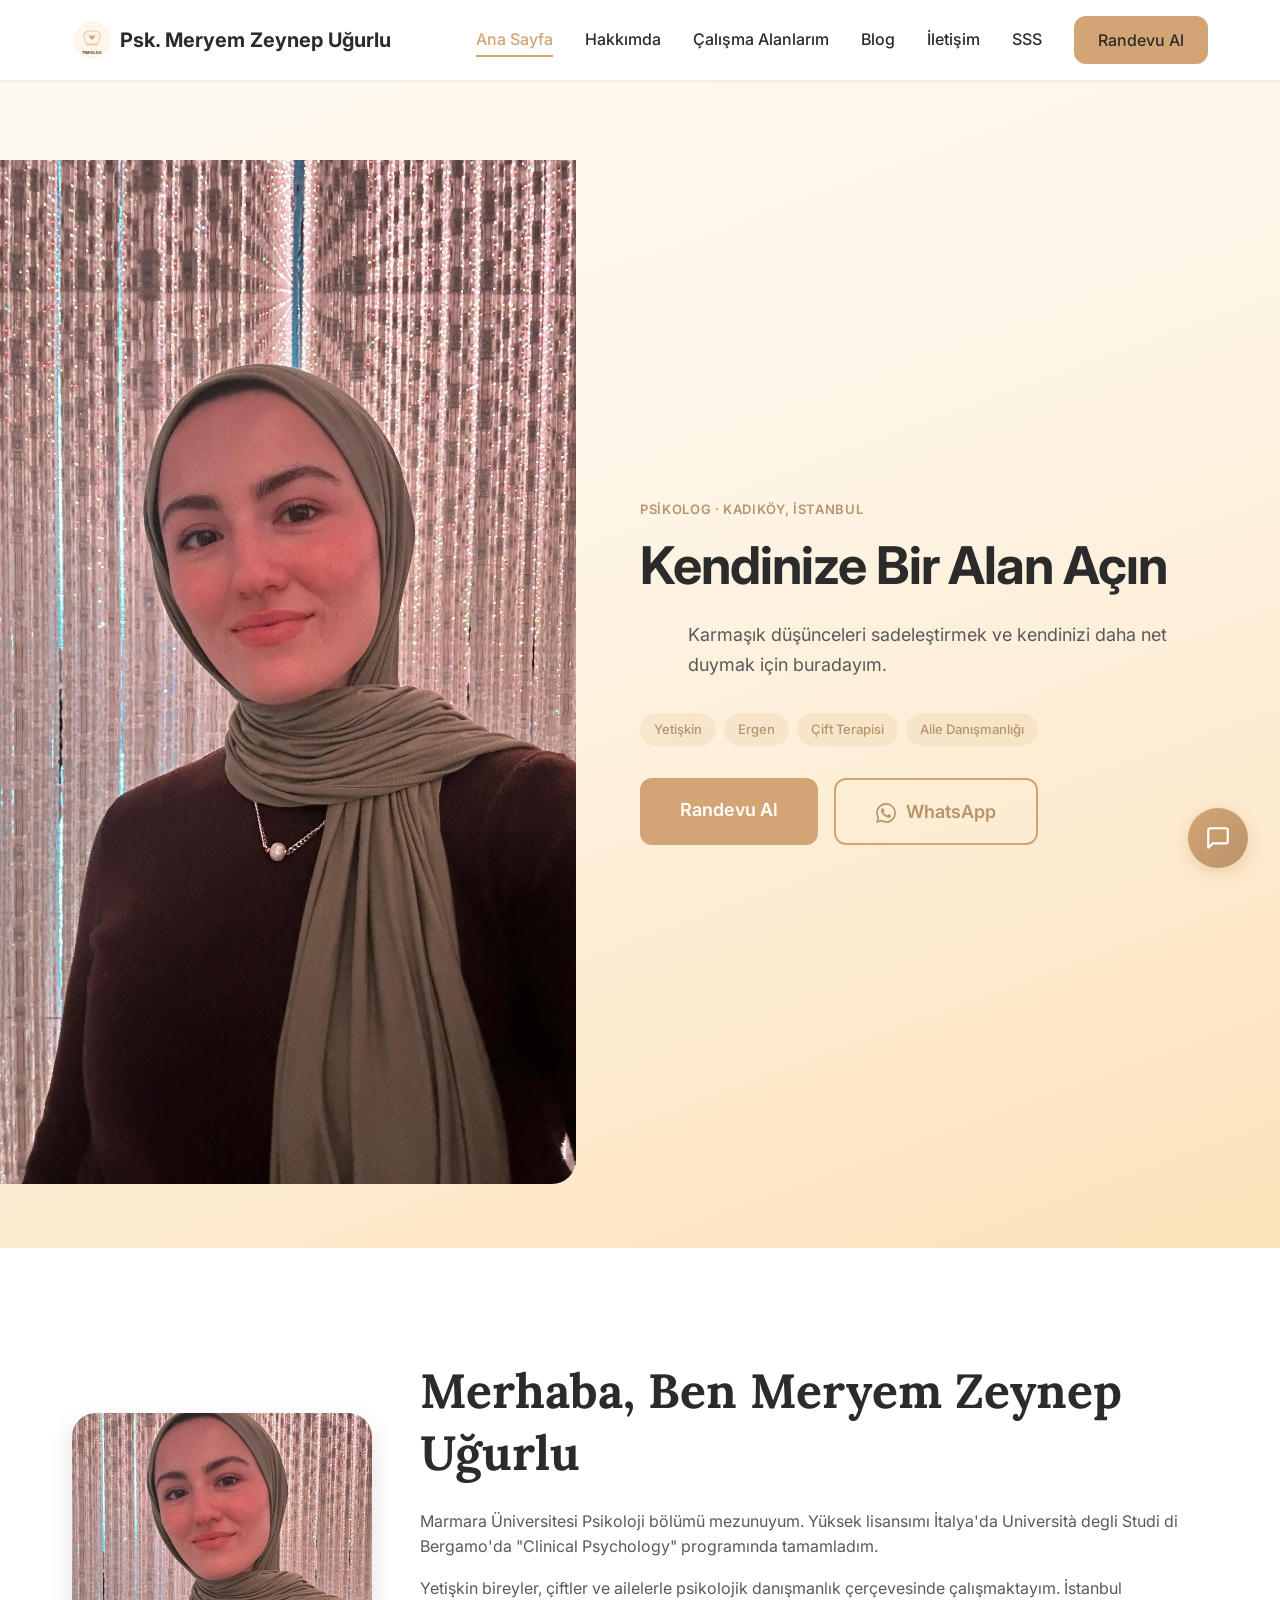
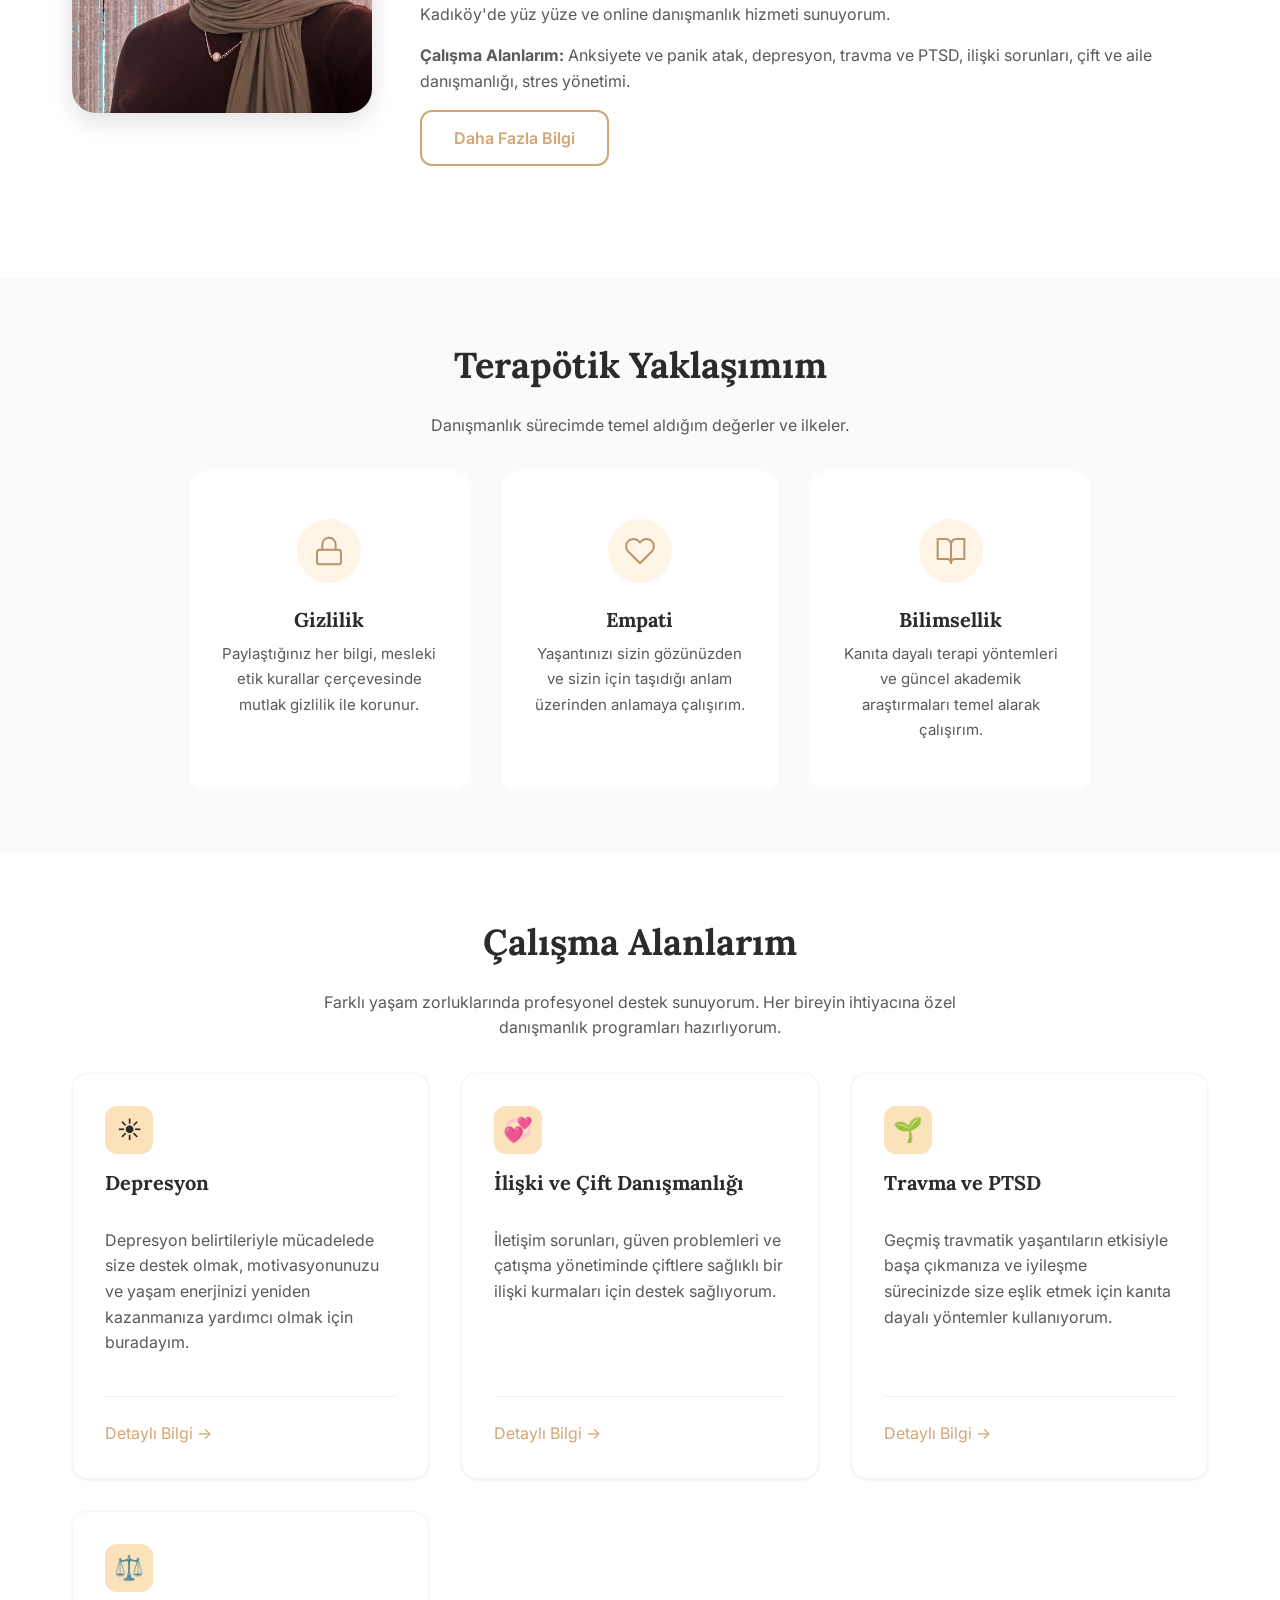
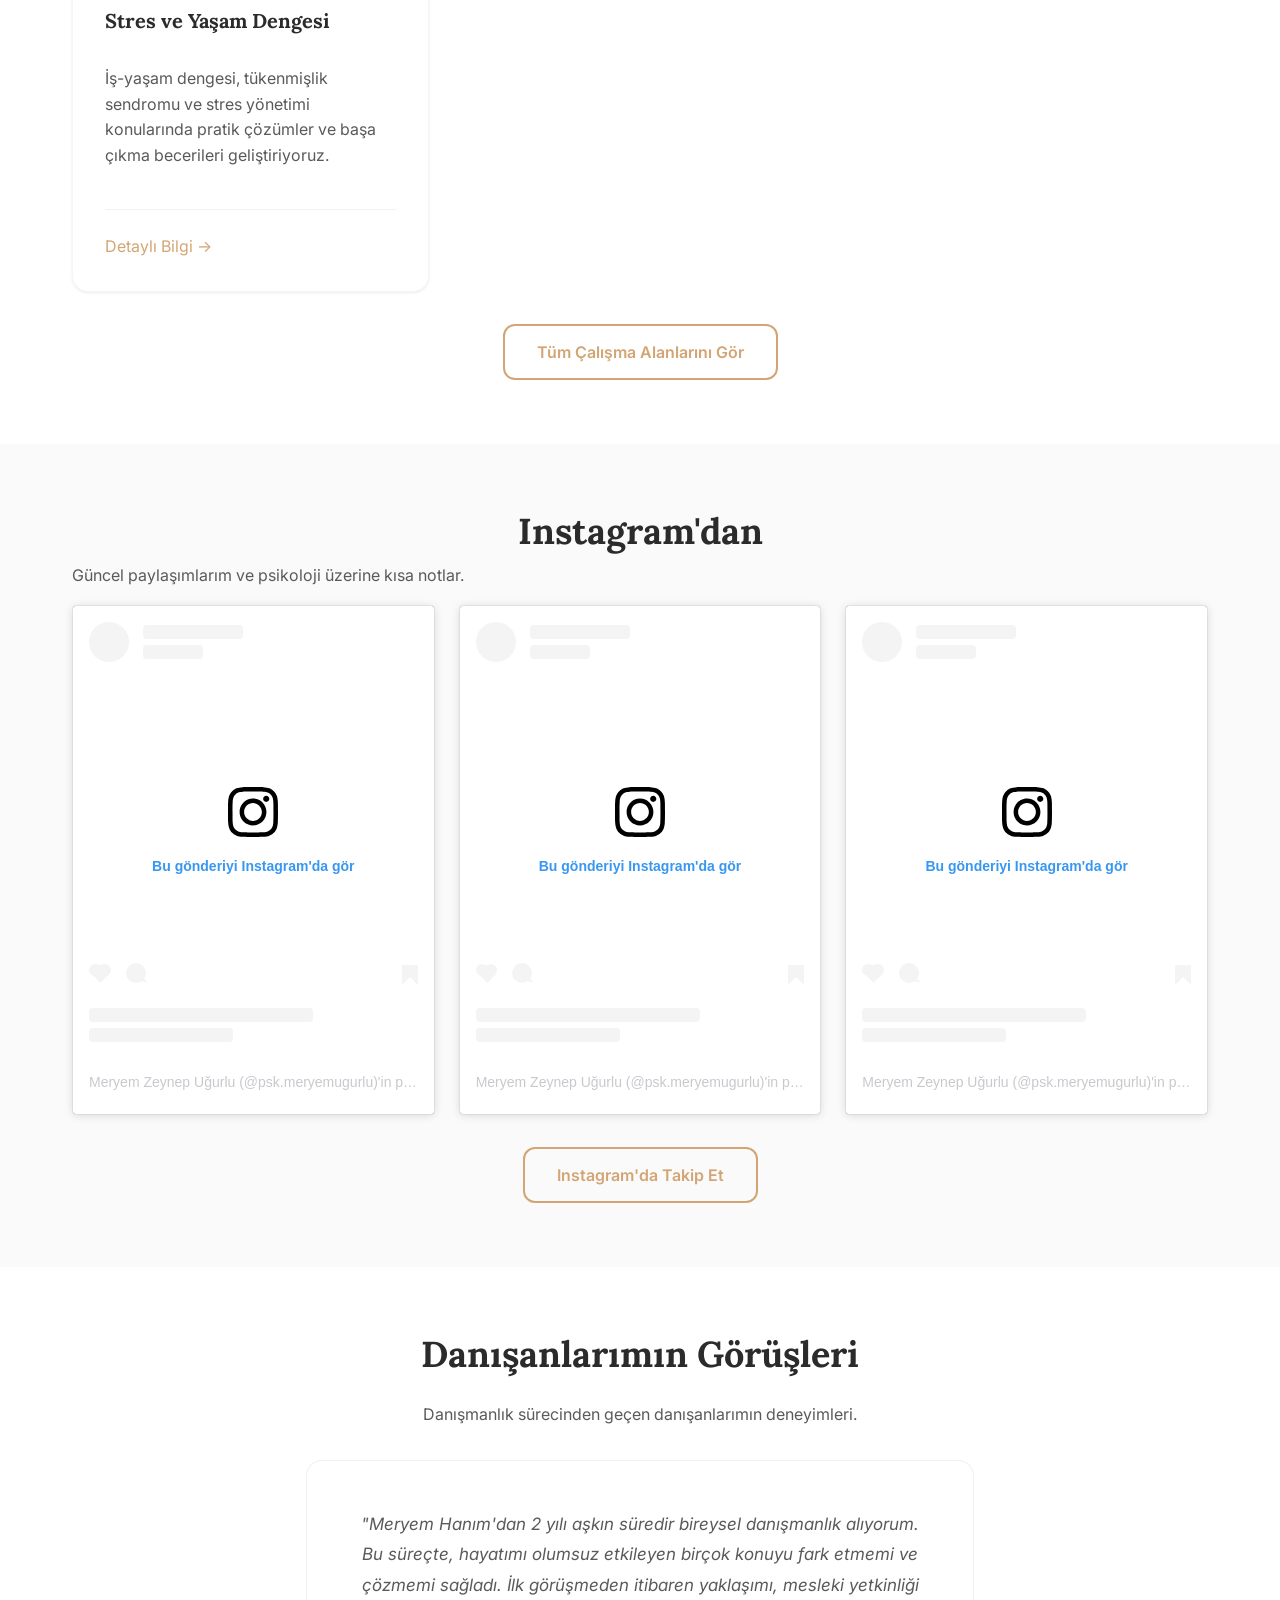
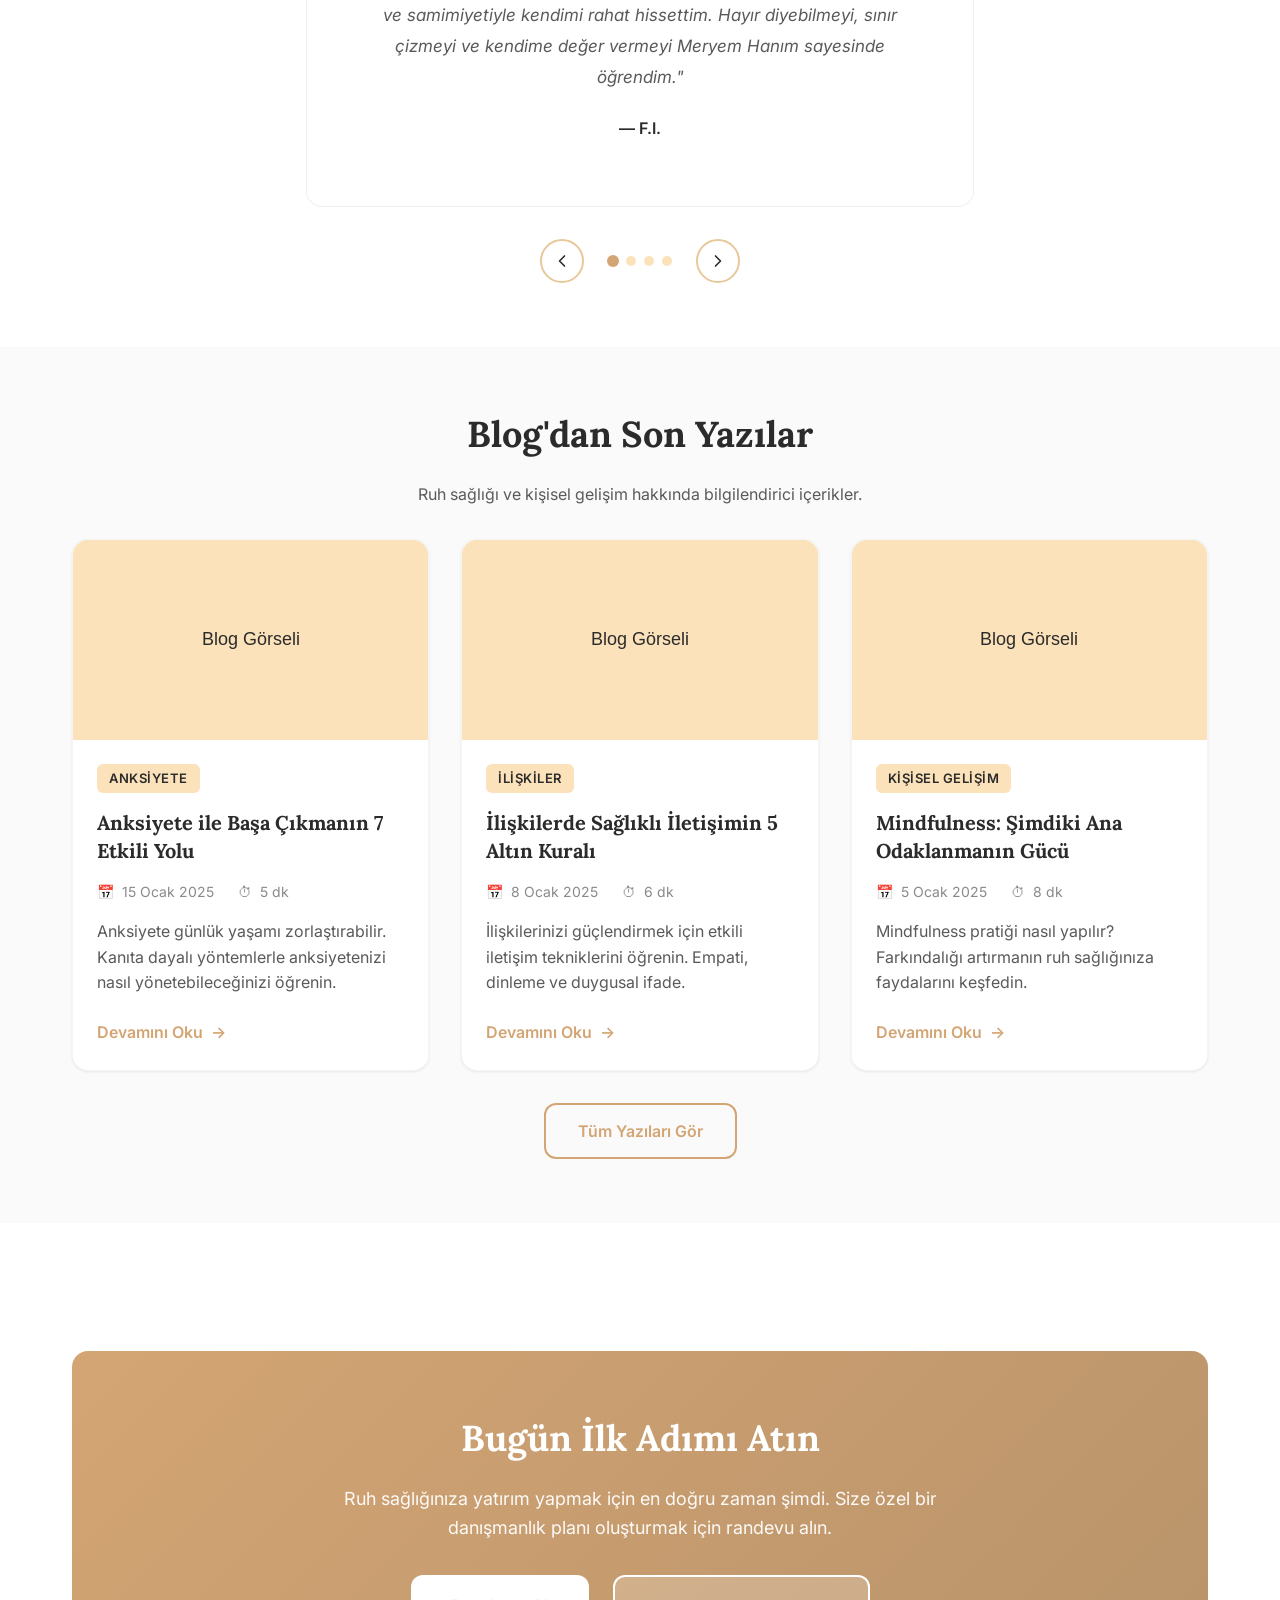
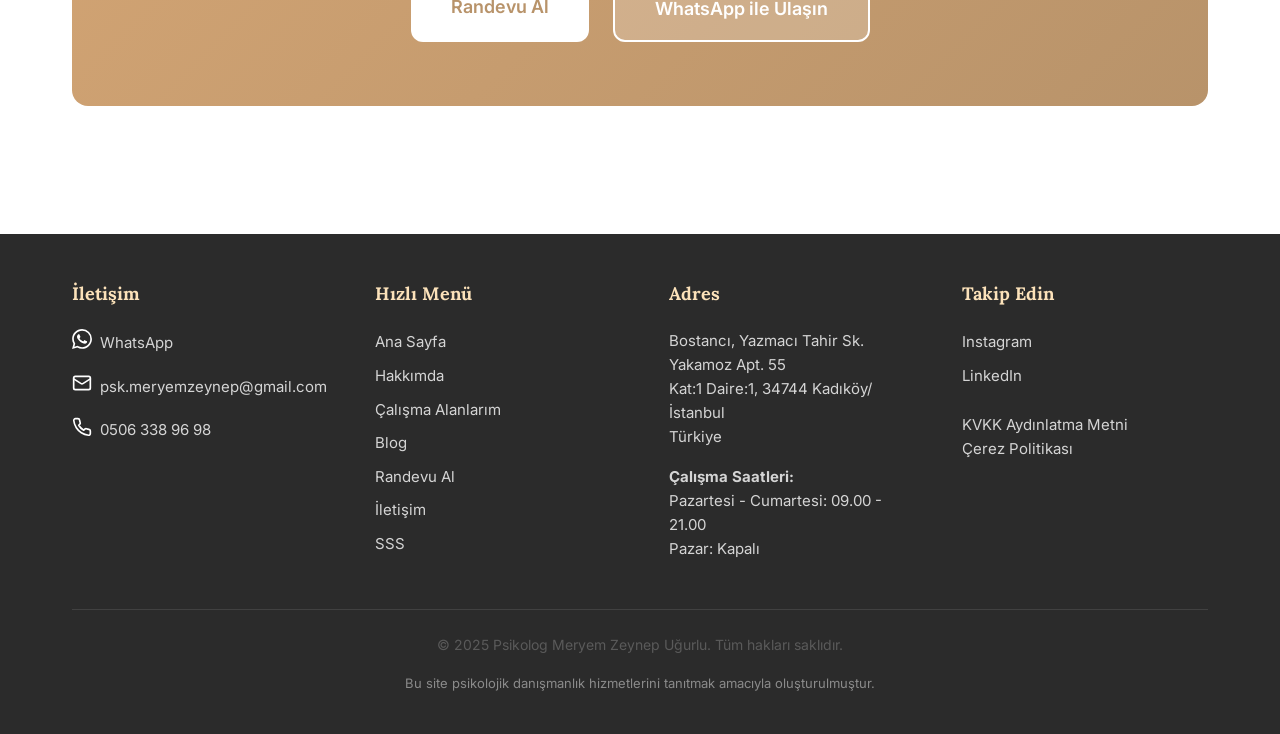
==== commit 52e5d612: "Hero, çalışma alanları ve randevu formu UI yeniden tasarımı - index.html: Hero bölümü iki sütunlu la" ====
--- a/index.html
+++ b/index.html
@@ -129,11 +129,32 @@
   <!-- Main Content -->
   <main id="main-content">
     <!-- Hero Karşılama Alanı -->
-    <section class="hero">
-      <div class="hero-content">
-        <h1 class="reveal">Kendinize Bir Alan Açın</h1>
-        <p class="reveal">Karmaşık düşünceleri sadeleştirmek ve kendinizi daha net duymak için.</p>
-        <a href="randevu.html" class="btn btn-primary btn-large reveal">Randevu Alın</a>
+    <section class="hero hero-home">
+      <div class="hero-split">
+        <div class="hero-photo">
+          <img src="assets/img/profil.webp"
+               alt="Psikolog Meryem Zeynep Uğurlu"
+               width="560" height="700"
+               loading="eager">
+        </div>
+        <div class="hero-text">
+          <span class="hero-tag">Psikolog · Kadıköy, İstanbul</span>
+          <h1>Kendinize Bir Alan Açın</h1>
+          <p>Karmaşık düşünceleri sadeleştirmek ve kendinizi daha net duymak için buradayım.</p>
+          <div class="hero-badges">
+            <span class="badge">Yetişkin</span>
+            <span class="badge">Ergen</span>
+            <span class="badge">Çift Terapisi</span>
+            <span class="badge">Aile Danışmanlığı</span>
+          </div>
+          <div class="hero-actions">
+            <a href="randevu.html" class="btn btn-primary btn-large">Randevu Al</a>
+            <a href="https://wa.me/905063389698" target="_blank" rel="noopener noreferrer" class="btn btn-ghost btn-large">
+              <svg xmlns="http://www.w3.org/2000/svg" width="20" height="20" viewBox="0 0 24 24" fill="currentColor" style="vertical-align: middle; margin-right: 6px;"><path d="M17.472 14.382c-.297-.149-1.758-.867-2.03-.967-.273-.099-.471-.148-.67.15-.197.297-.767.966-.94 1.164-.173.199-.347.223-.644.075-.297-.15-1.255-.463-2.39-1.475-.883-.788-1.48-1.761-1.653-2.059-.173-.297-.018-.458.13-.606.134-.133.298-.347.446-.52.149-.174.198-.298.298-.497.099-.198.05-.371-.025-.52-.075-.149-.669-1.612-.916-2.207-.242-.579-.487-.5-.669-.51-.173-.008-.371-.01-.57-.01-.198 0-.52.074-.792.372-.272.297-1.04 1.016-1.04 2.479 0 1.462 1.065 2.875 1.213 3.074.149.198 2.096 3.2 5.077 4.487.709.306 1.262.489 1.694.625.712.227 1.36.195 1.871.118.571-.085 1.758-.719 2.006-1.413.248-.694.248-1.289.173-1.413-.074-.124-.272-.198-.57-.347m-5.421 7.403h-.004a9.87 9.87 0 01-5.031-1.378l-.361-.214-3.741.982.998-3.648-.235-.374a9.86 9.86 0 01-1.51-5.26c.001-5.45 4.436-9.884 9.888-9.884 2.64 0 5.122 1.03 6.988 2.898a9.825 9.825 0 012.893 6.994c-.003 5.45-4.437 9.884-9.885 9.884m8.413-18.297A11.815 11.815 0 0012.05 0C5.495 0 .16 5.335.157 11.892c0 2.096.547 4.142 1.588 5.945L.057 24l6.305-1.654a11.882 11.882 0 005.683 1.448h.005c6.554 0 11.89-5.335 11.893-11.893a11.821 11.821 0 00-3.48-8.413z"/></svg>
+              WhatsApp
+            </a>
+          </div>
+        </div>
       </div>
     </section>
 
--- a/assets/styles.css
+++ b/assets/styles.css
@@ -1864,6 +1864,257 @@
 }
 
 /* ============================================
+   HERO HOME (Two-column split layout)
+   ============================================ */
+
+.hero-home {
+  padding: 0;
+  text-align: left;
+}
+
+.hero-split {
+  display: flex;
+  flex-direction: column;
+  position: relative;
+  z-index: 1;
+}
+
+.hero-photo {
+  width: 100%;
+  overflow: hidden;
+}
+
+.hero-photo img {
+  width: 100%;
+  aspect-ratio: 4 / 3;
+  object-fit: cover;
+  display: block;
+}
+
+.hero-text {
+  padding: var(--space-xl) var(--container-padding);
+}
+
+.hero-tag {
+  display: inline-block;
+  font-size: 0.8125rem;
+  font-weight: 600;
+  letter-spacing: 0.05em;
+  text-transform: uppercase;
+  color: var(--color-accent-dark);
+  margin-bottom: var(--space-sm);
+}
+
+.hero-home h1 {
+  font-family: var(--font-heading);
+  color: var(--color-text);
+  margin-bottom: var(--space-md);
+  font-size: clamp(2rem, 5vw, 3.25rem);
+  letter-spacing: -0.02em;
+  line-height: 1.15;
+}
+
+.hero-home .hero-text > p {
+  font-size: 1.125rem;
+  color: var(--color-text-light);
+  margin-bottom: var(--space-lg);
+  max-width: 480px;
+  line-height: 1.7;
+}
+
+.hero-badges {
+  display: flex;
+  flex-wrap: wrap;
+  gap: 0.5rem;
+  margin-bottom: var(--space-lg);
+}
+
+.badge {
+  display: inline-block;
+  padding: 0.375rem 0.875rem;
+  font-size: 0.8125rem;
+  font-weight: 500;
+  border-radius: 100px;
+  background-color: rgba(212, 165, 116, 0.15);
+  color: var(--color-accent-dark);
+}
+
+.hero-actions {
+  display: flex;
+  flex-wrap: wrap;
+  gap: var(--space-sm);
+}
+
+.hero-home .btn-ghost {
+  background-color: transparent;
+  color: var(--color-accent-dark);
+  border: 2px solid var(--color-accent);
+}
+
+.hero-home .btn-ghost:hover {
+  background-color: var(--color-accent);
+  color: #ffffff;
+}
+
+@media (min-width: 768px) {
+  .hero-split {
+    flex-direction: row;
+    min-height: 520px;
+  }
+
+  .hero-photo {
+    width: 45%;
+    flex-shrink: 0;
+  }
+
+  .hero-photo img {
+    aspect-ratio: auto;
+    height: 100%;
+    border-radius: 0 0 var(--radius-xl) 0;
+  }
+
+  .hero-text {
+    flex: 1;
+    display: flex;
+    flex-direction: column;
+    justify-content: center;
+    padding: var(--space-2xl) var(--space-xl);
+  }
+}
+
+@media (min-width: 1024px) {
+  .hero-split {
+    min-height: 600px;
+  }
+
+  .hero-text {
+    padding: var(--space-2xl) var(--space-2xl);
+  }
+}
+
+/* ============================================
+   AREA GRID (Compact specialty cards)
+   ============================================ */
+
+.area-grid {
+  display: grid;
+  grid-template-columns: 1fr;
+  gap: var(--space-md);
+}
+
+.area-card {
+  display: flex;
+  flex-direction: column;
+  padding: var(--space-lg);
+  background: #ffffff;
+  border-radius: var(--radius-lg);
+  box-shadow: var(--shadow-sm);
+  text-decoration: none;
+  color: inherit;
+  transition: transform var(--transition-base), box-shadow var(--transition-base);
+}
+
+.area-card:hover {
+  transform: translateY(-4px);
+  box-shadow: var(--shadow-md);
+}
+
+.area-icon {
+  width: 48px;
+  height: 48px;
+  border-radius: var(--radius-md);
+  display: flex;
+  align-items: center;
+  justify-content: center;
+  font-size: 1.5rem;
+  margin-bottom: var(--space-sm);
+}
+
+.area-card h3 {
+  font-size: 1rem;
+  font-weight: 700;
+  color: var(--color-text);
+  margin-bottom: 0.375rem;
+}
+
+.area-card p {
+  font-size: 0.875rem;
+  color: var(--color-text-light);
+  line-height: 1.6;
+  margin-bottom: var(--space-sm);
+  flex: 1;
+}
+
+.area-link {
+  font-size: 0.8125rem;
+  font-weight: 600;
+  color: var(--color-accent-dark);
+}
+
+@media (min-width: 640px) {
+  .area-grid {
+    grid-template-columns: repeat(2, 1fr);
+  }
+}
+
+@media (min-width: 1024px) {
+  .area-grid {
+    grid-template-columns: repeat(3, 1fr);
+  }
+}
+
+/* ============================================
+   FORM SECTIONS (Grouped fields)
+   ============================================ */
+
+.form-section {
+  margin-bottom: var(--space-lg);
+  padding-bottom: var(--space-md);
+  border-bottom: 1px solid var(--color-border);
+}
+
+.form-section:last-of-type {
+  border-bottom: none;
+}
+
+.form-section-header {
+  display: flex;
+  align-items: center;
+  justify-content: space-between;
+  margin-bottom: var(--space-md);
+}
+
+.form-section-title {
+  font-size: 0.75rem;
+  font-weight: 700;
+  text-transform: uppercase;
+  letter-spacing: 0.08em;
+  color: var(--color-text-lighter);
+}
+
+.form-section-note {
+  font-size: 0.75rem;
+  color: var(--color-text-lighter);
+}
+
+.form-input-icon {
+  position: relative;
+}
+
+.form-input-icon svg {
+  position: absolute;
+  left: 0.875rem;
+  top: 50%;
+  transform: translateY(-50%);
+  color: var(--color-text-lighter);
+  pointer-events: none;
+}
+
+.form-input-icon .form-input {
+  padding-left: 2.5rem;
+}
+
+/* ============================================
    RESPONSIVE BREAKPOINTS
    ============================================ */
 
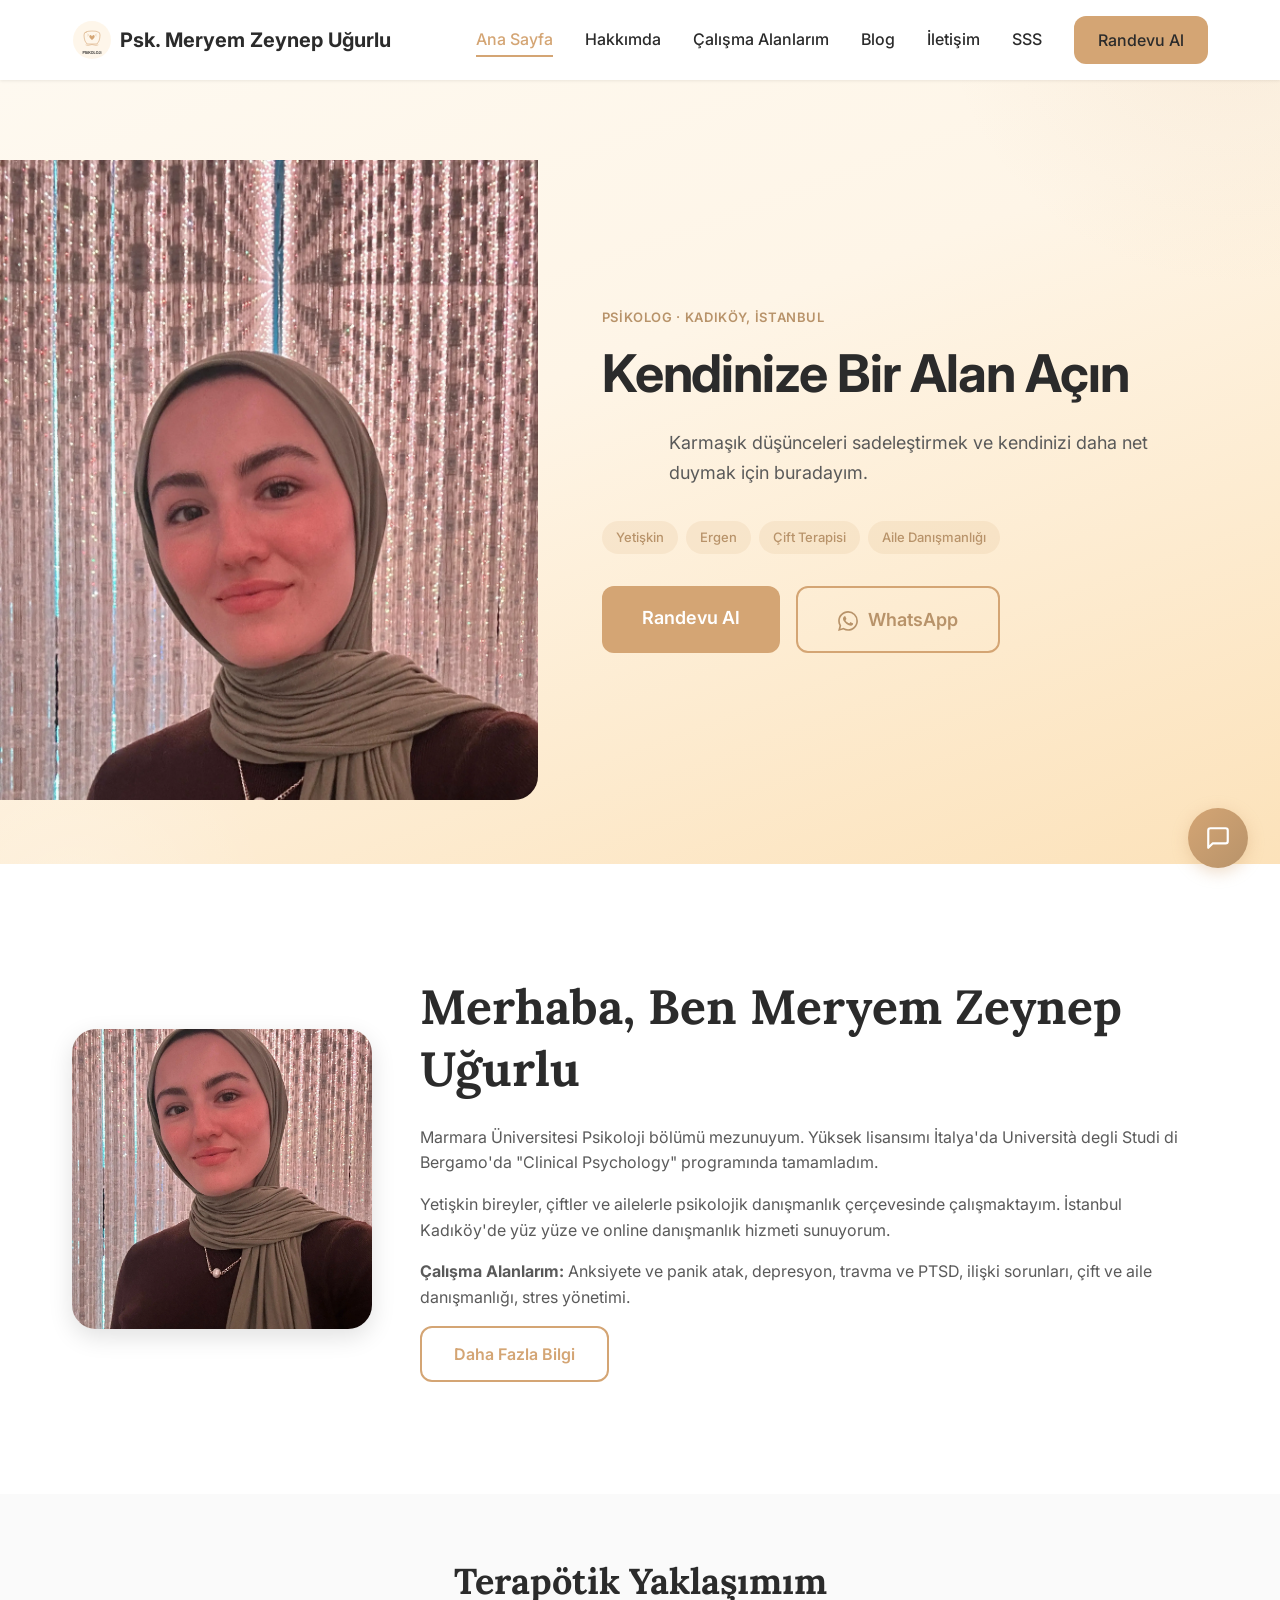
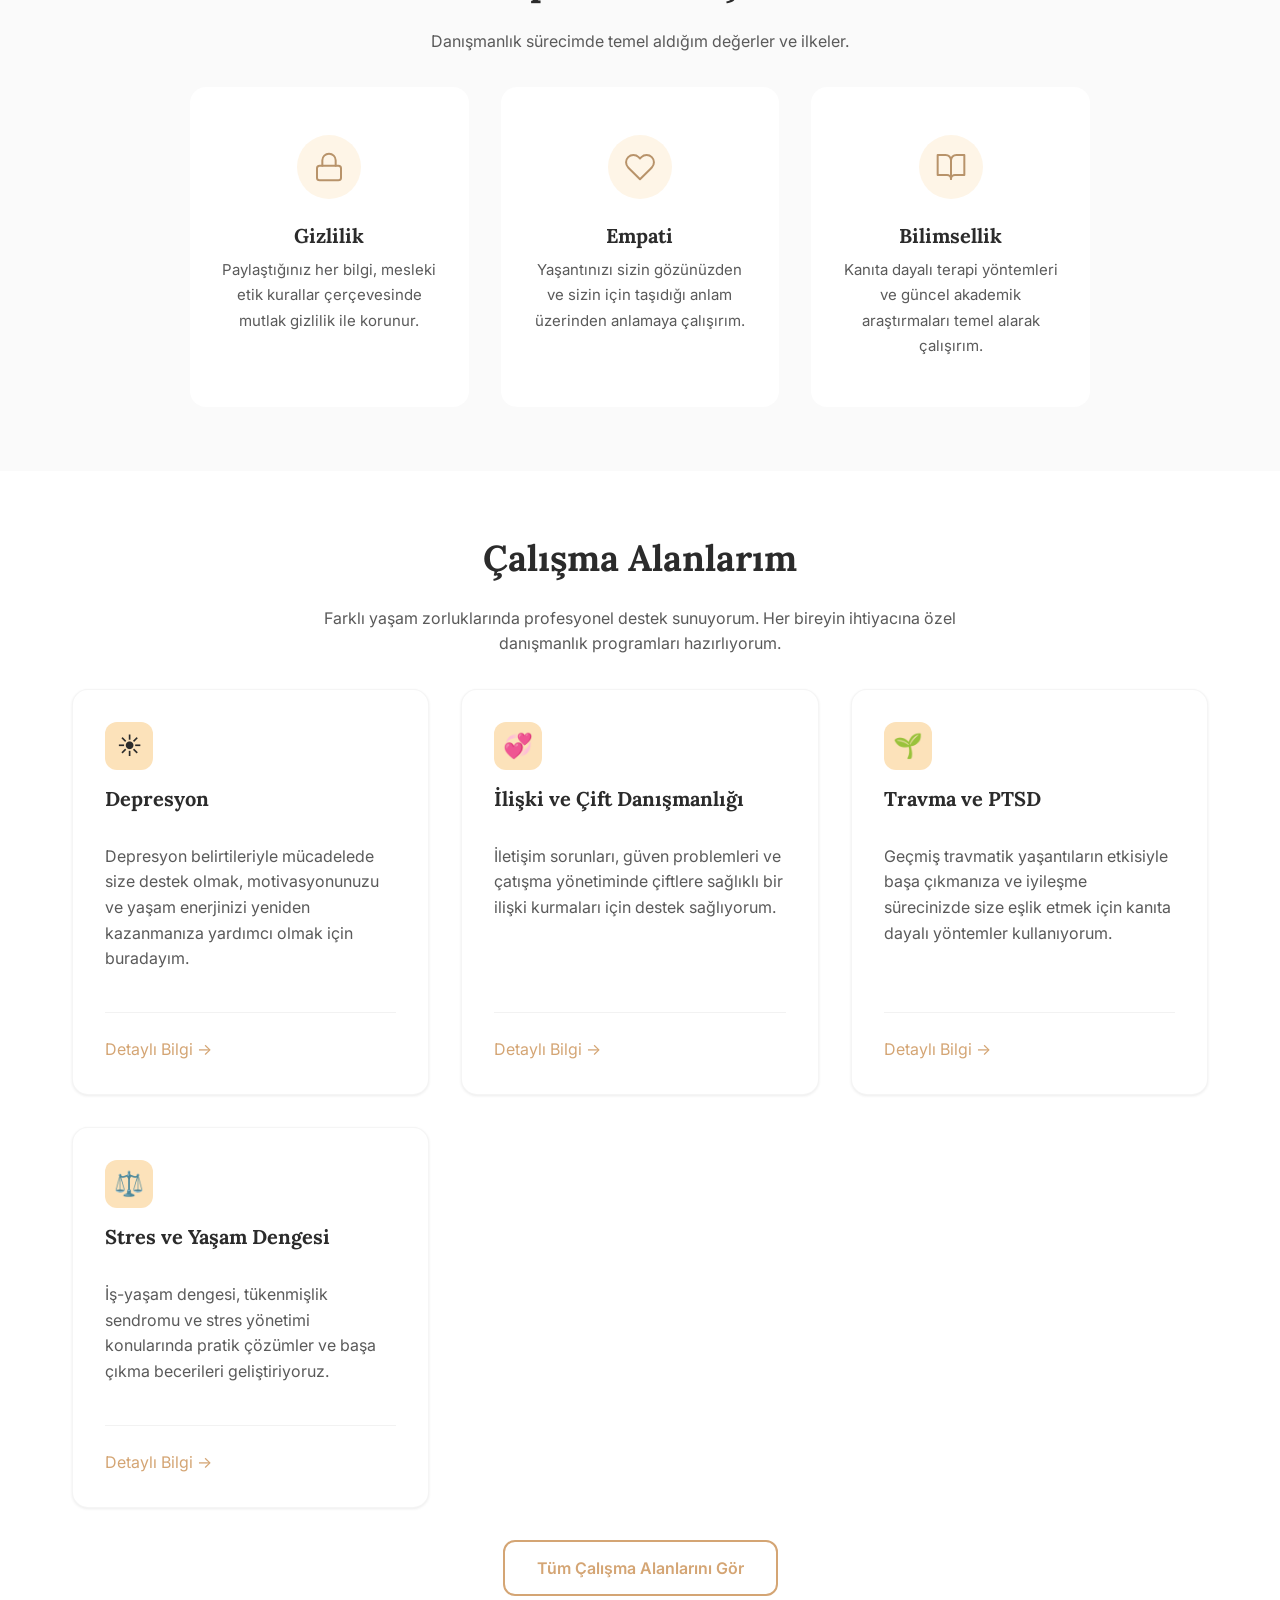
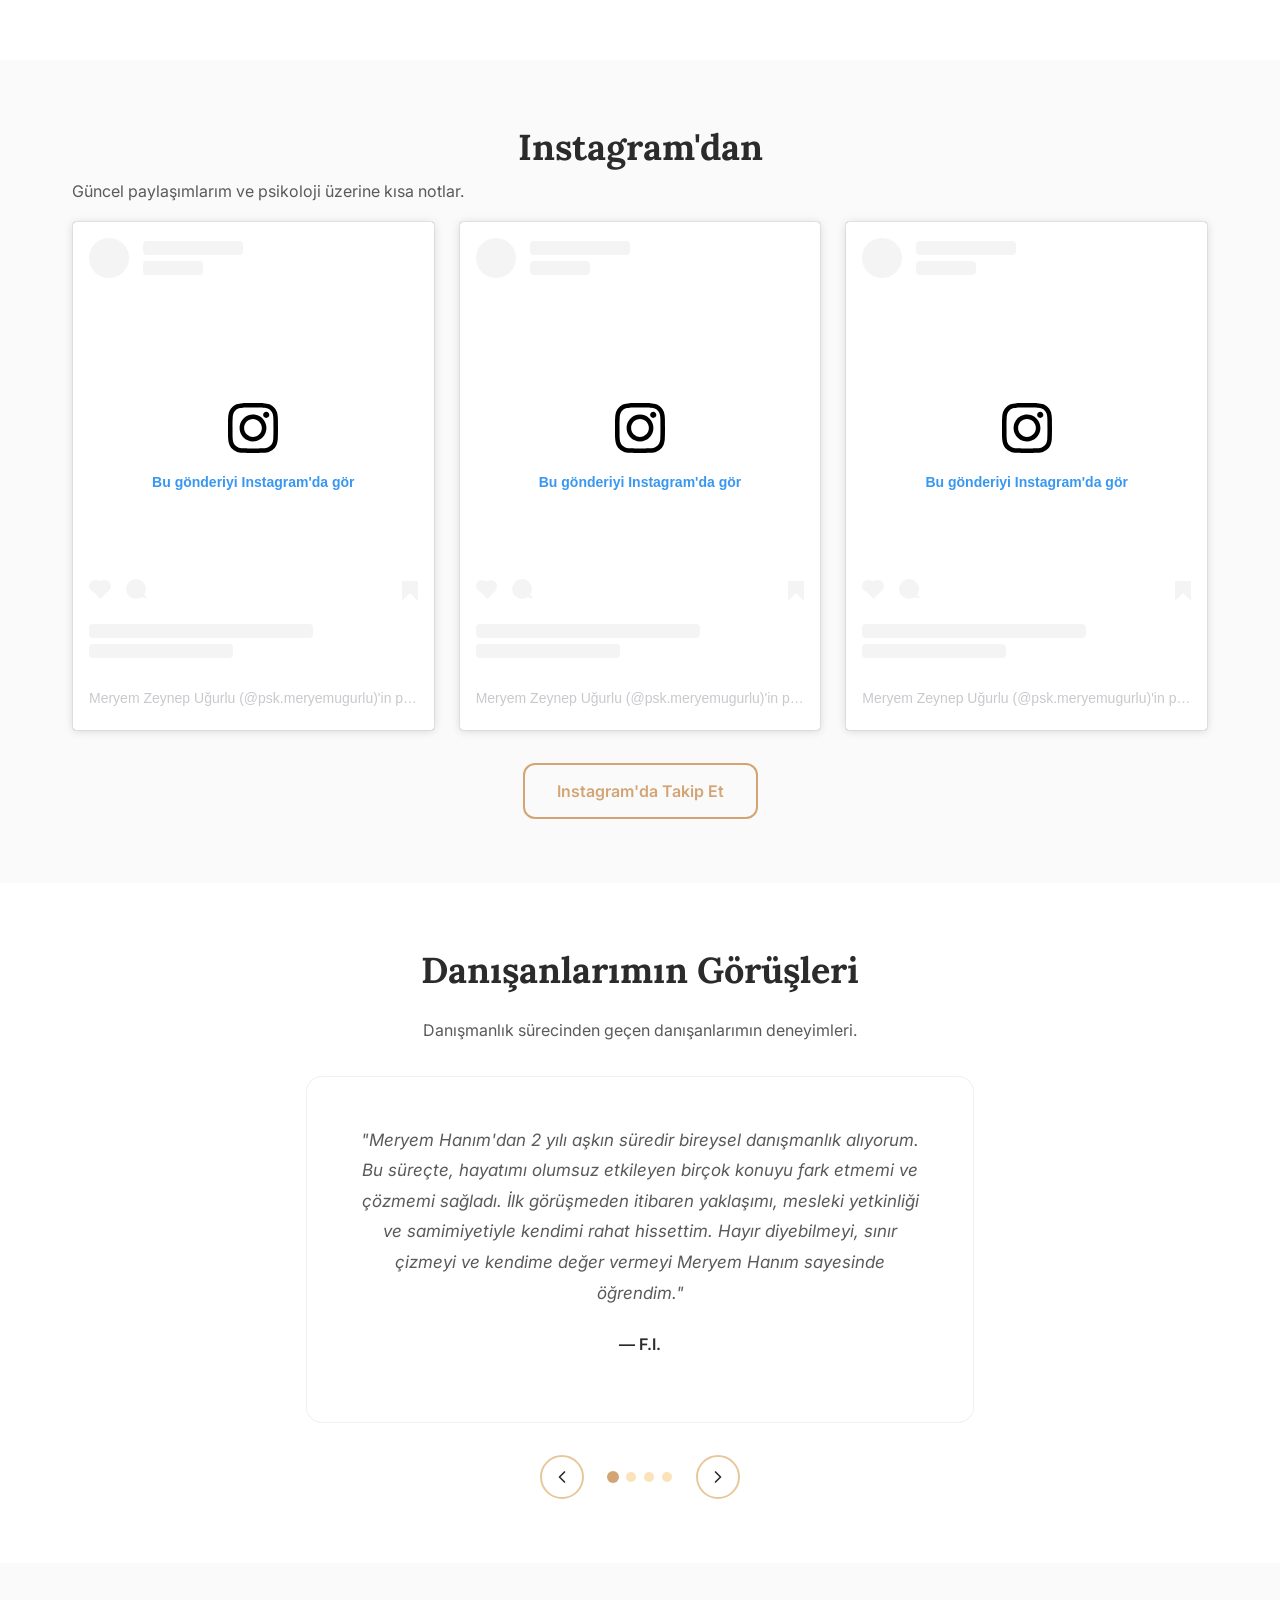
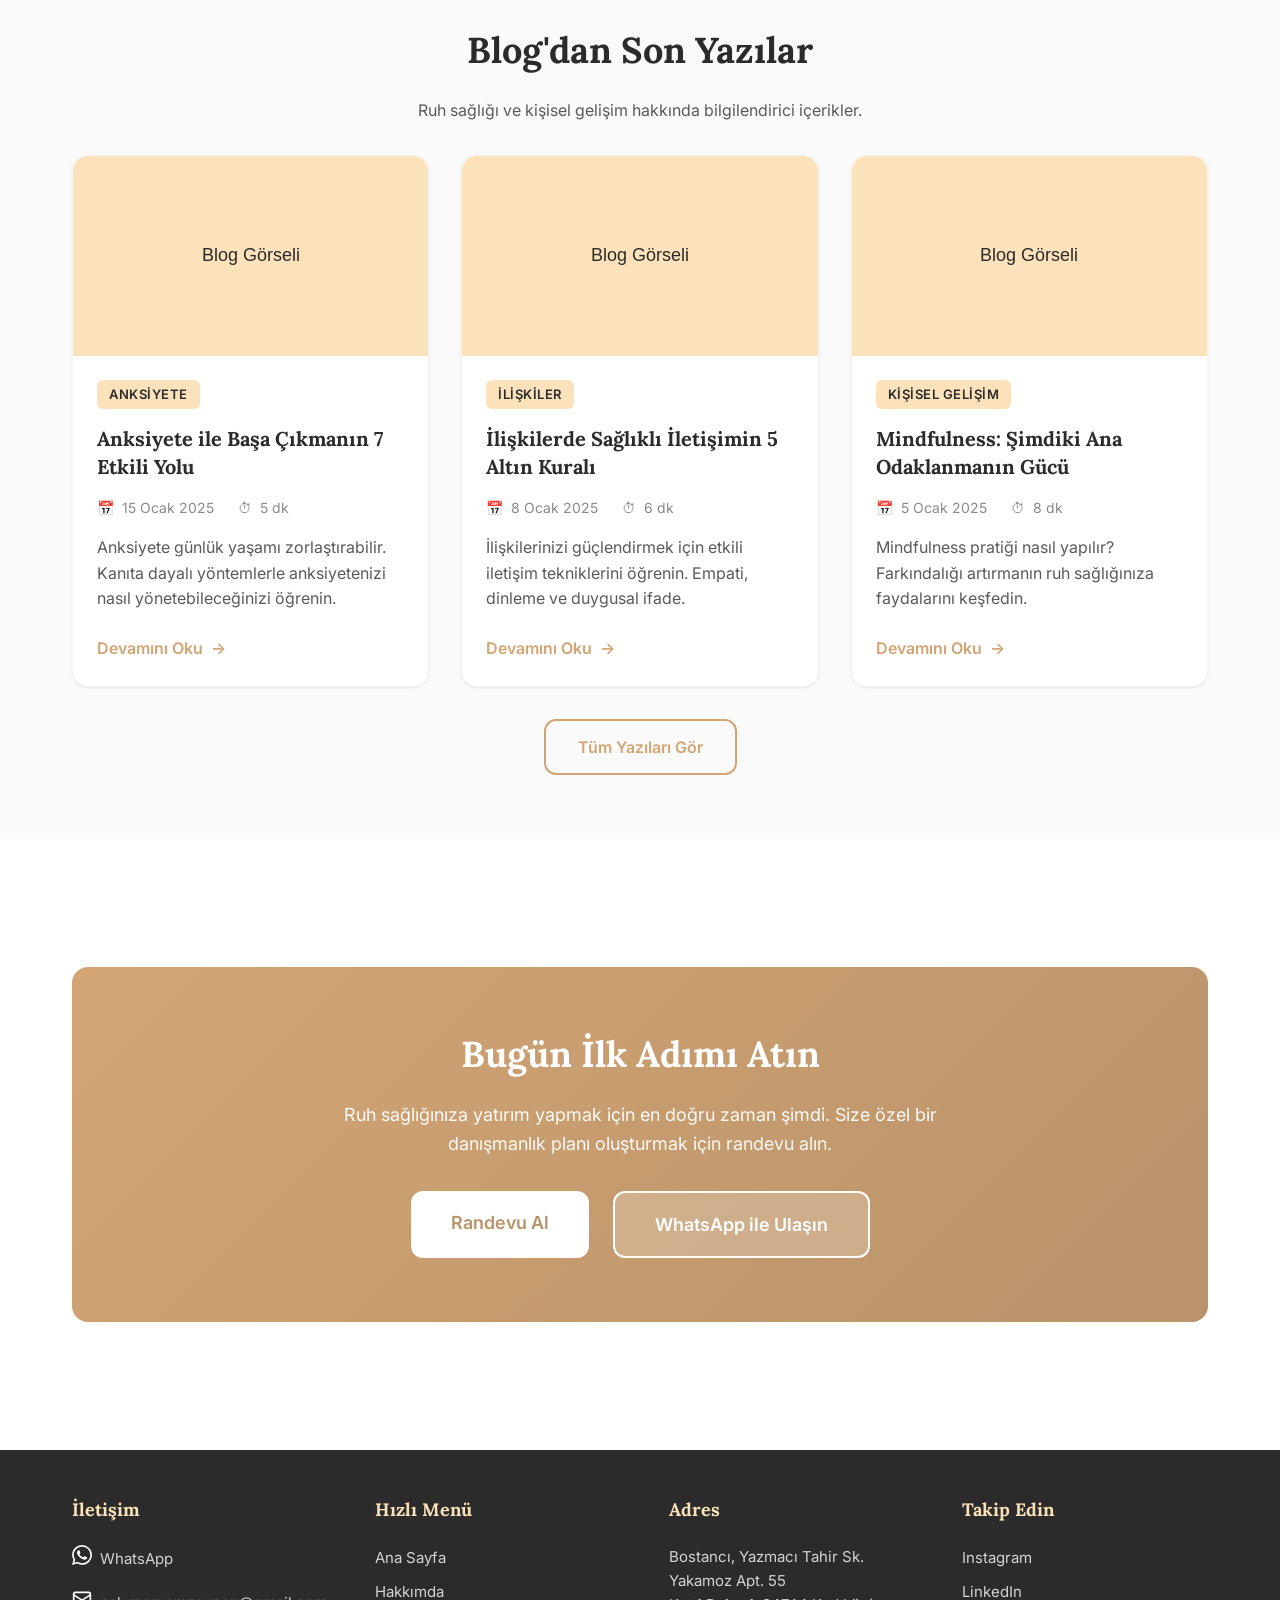
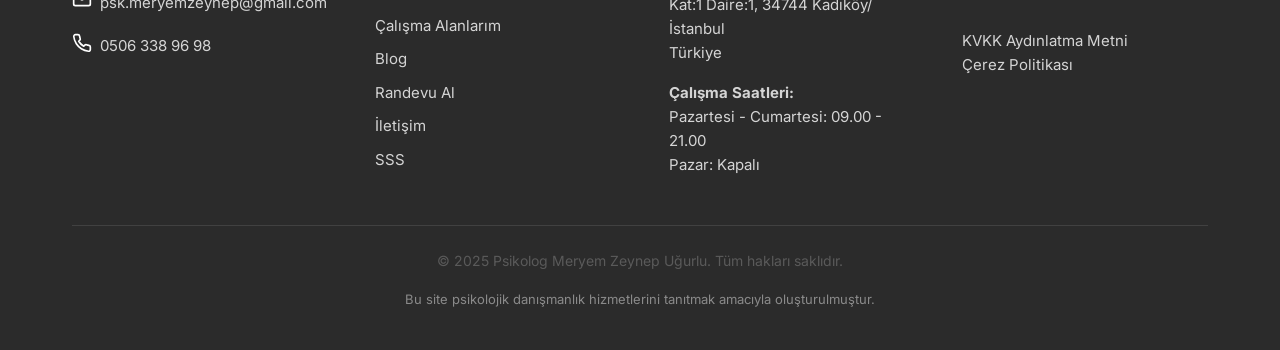
==== commit 2ca55584: "Hero fotoğraf boyutunu sınırla ve standardize et - Mobilde max-height: 360px, aspect-ratio: 4/3 ile " ====
--- a/index.html
+++ b/index.html
@@ -134,7 +134,6 @@
         <div class="hero-photo">
           <img src="assets/img/profil.webp"
                alt="Psikolog Meryem Zeynep Uğurlu"
-               width="560" height="700"
                loading="eager">
         </div>
         <div class="hero-text">
--- a/assets/styles.css
+++ b/assets/styles.css
@@ -1882,12 +1882,16 @@
 .hero-photo {
   width: 100%;
   overflow: hidden;
+  max-height: 360px;
 }
 
 .hero-photo img {
   width: 100%;
+  height: 100%;
+  max-height: 360px;
   aspect-ratio: 4 / 3;
   object-fit: cover;
+  object-position: top center;
   display: block;
 }
 
@@ -1959,17 +1963,21 @@
 @media (min-width: 768px) {
   .hero-split {
     flex-direction: row;
-    min-height: 520px;
+    min-height: 480px;
+    max-height: 600px;
   }
 
   .hero-photo {
-    width: 45%;
+    width: 42%;
     flex-shrink: 0;
+    max-height: none;
   }
 
   .hero-photo img {
     aspect-ratio: auto;
+    max-height: none;
     height: 100%;
+    object-position: top center;
     border-radius: 0 0 var(--radius-xl) 0;
   }
 
@@ -1984,7 +1992,8 @@
 
 @media (min-width: 1024px) {
   .hero-split {
-    min-height: 600px;
+    min-height: 520px;
+    max-height: 640px;
   }
 
   .hero-text {
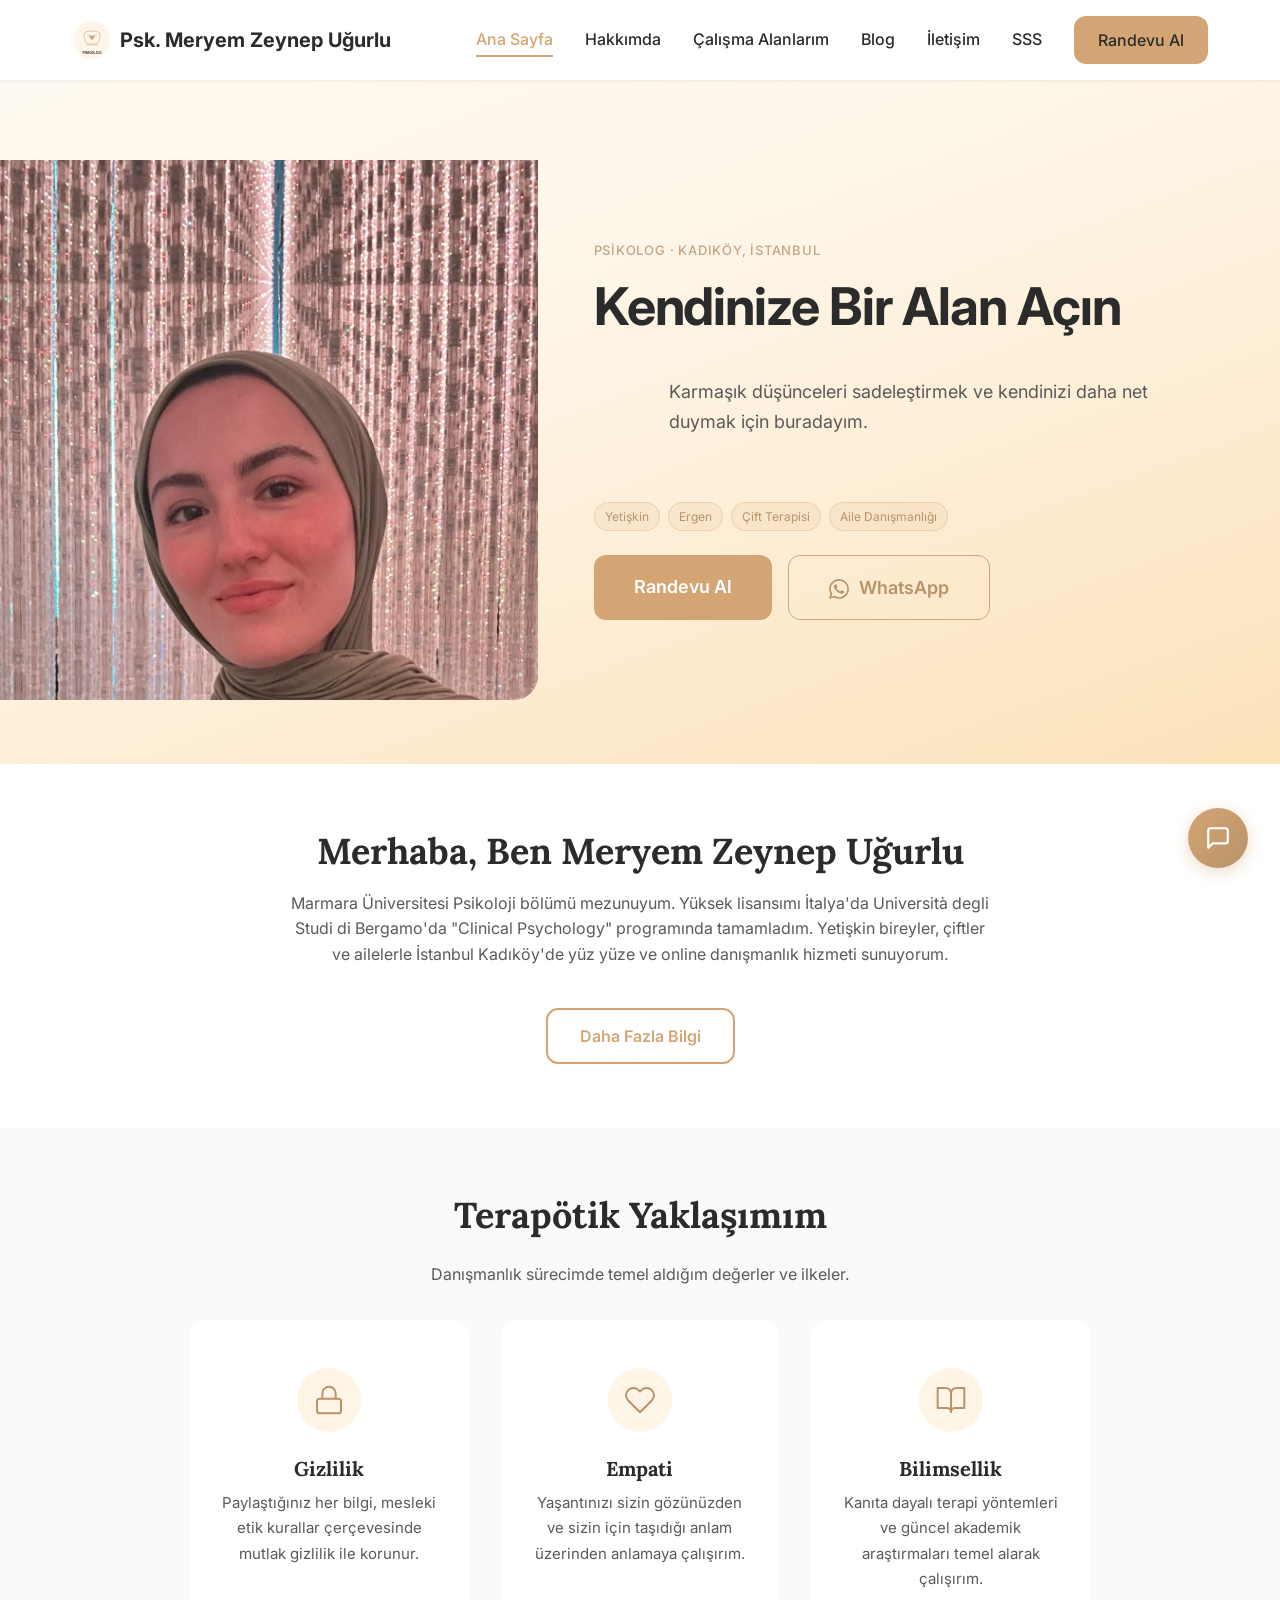
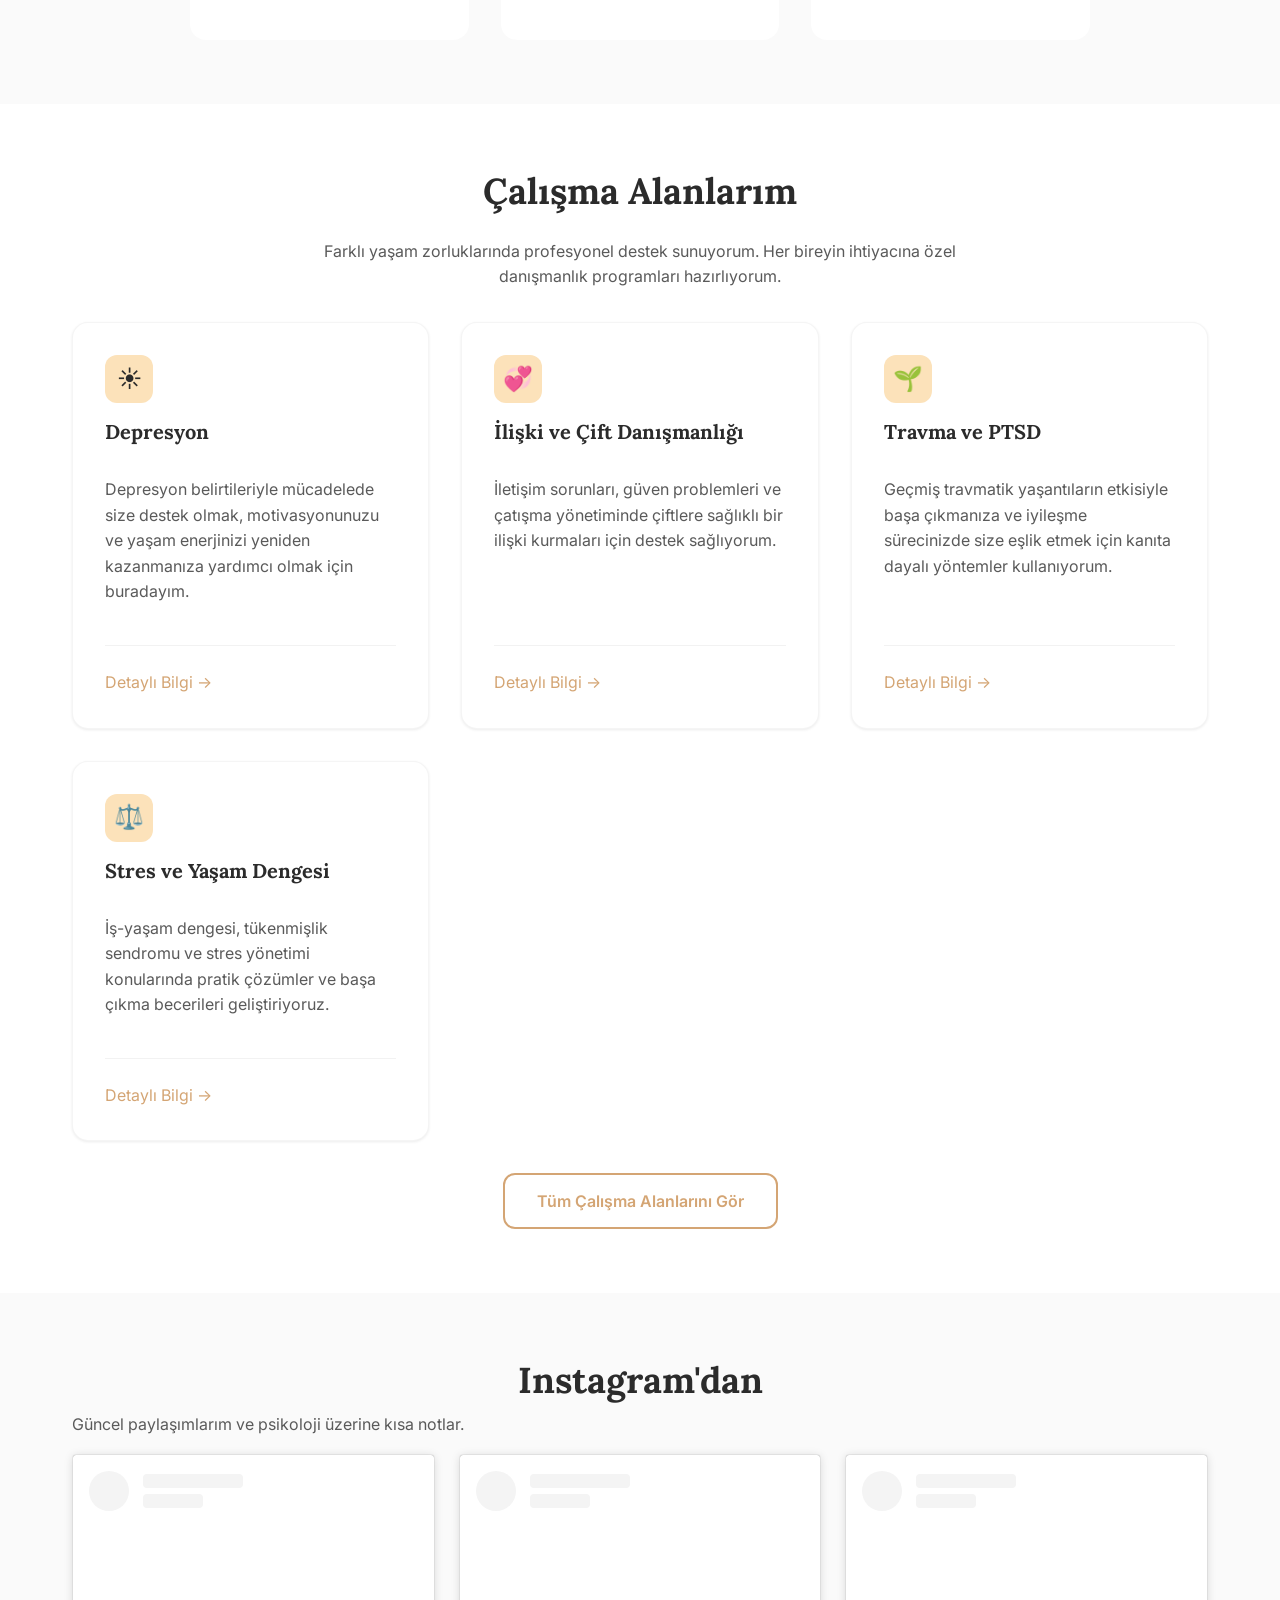
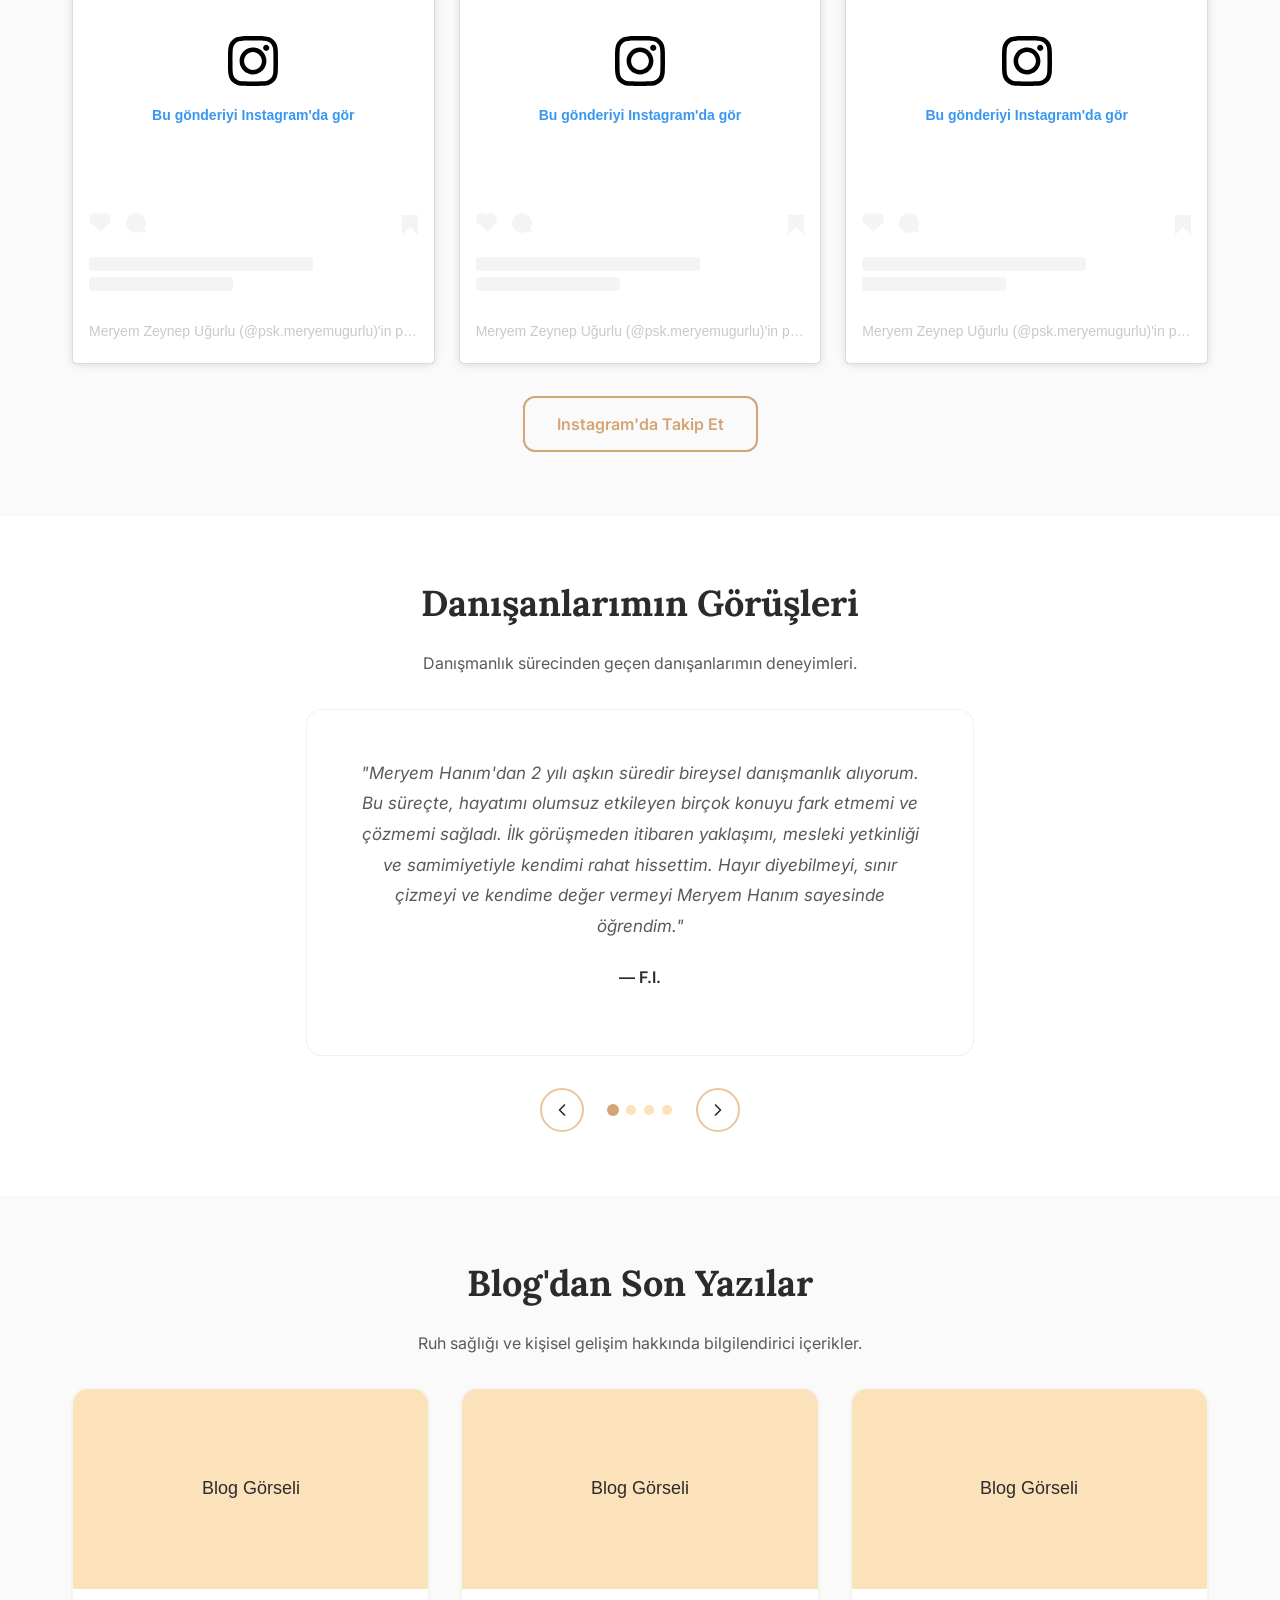
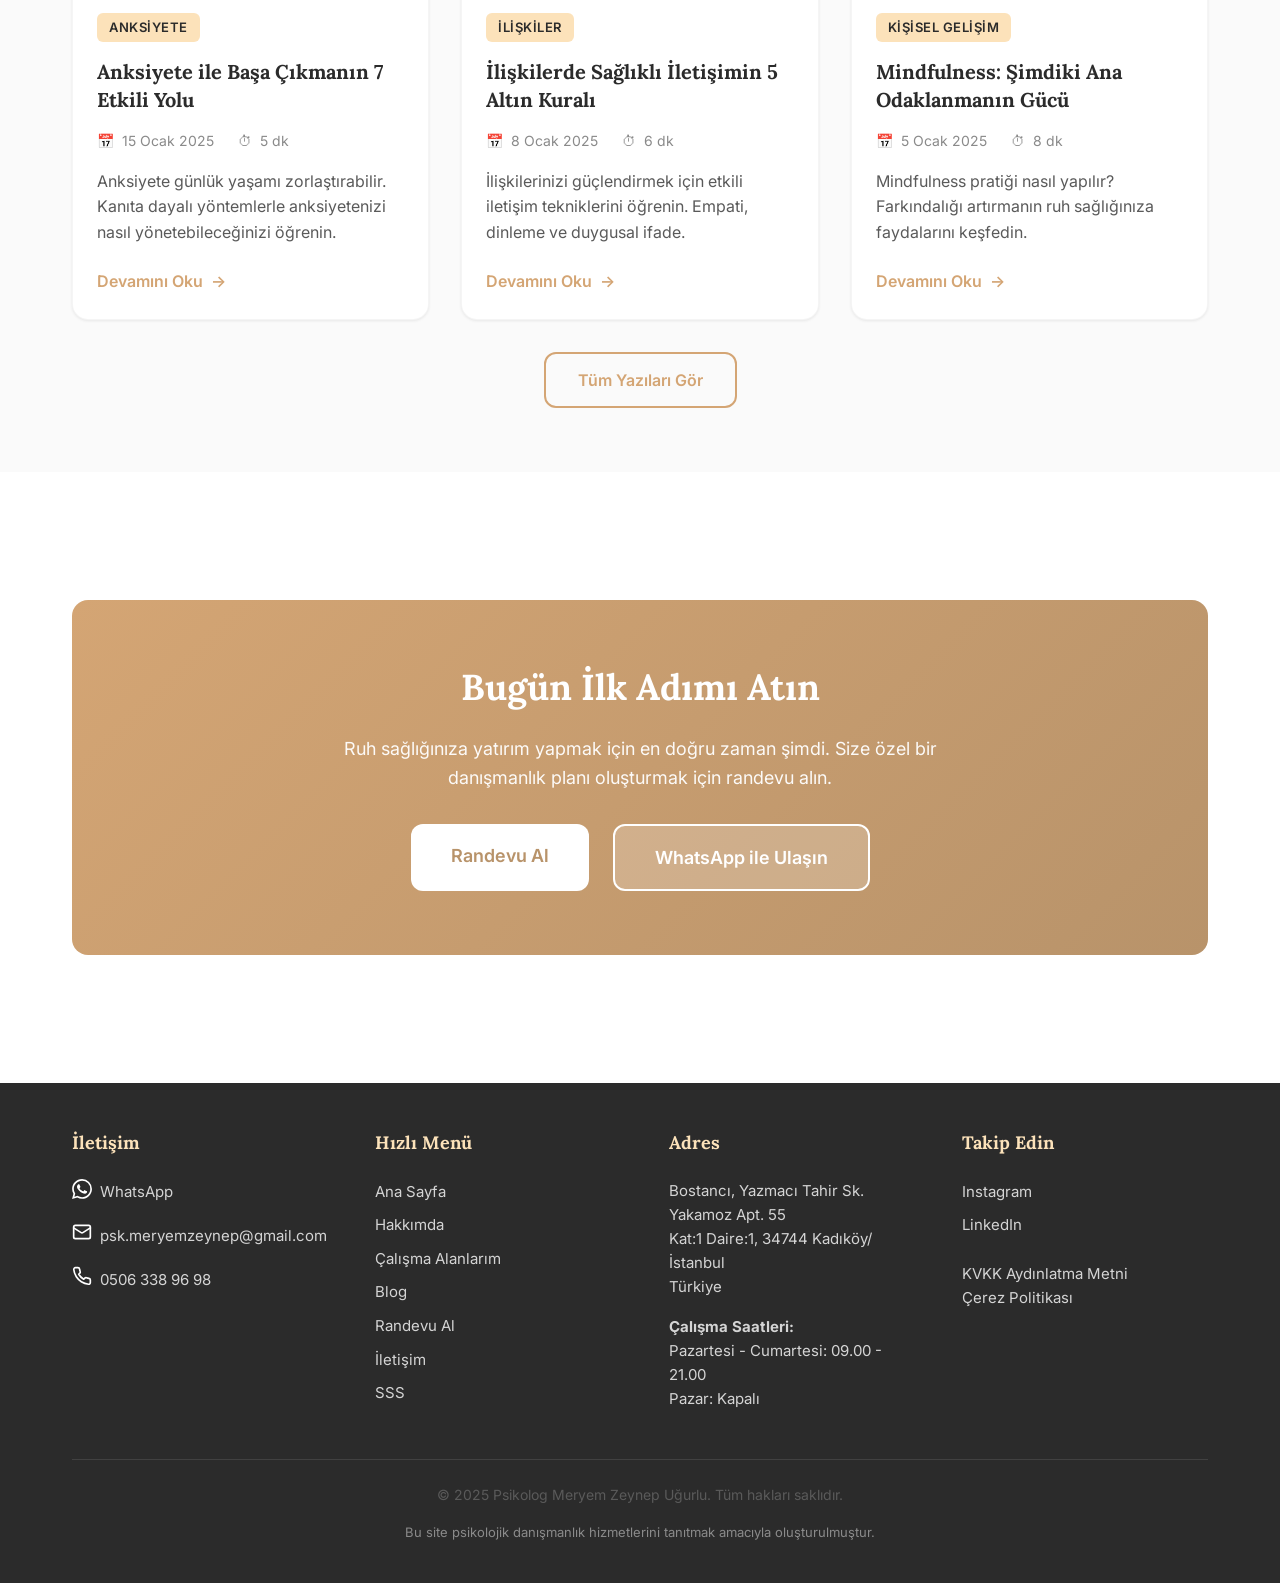
==== commit 2fb23820: "Hero layout yeniden düzenleme: absolute img, kısa hakkımda sadeleştirme - hero-photo img: absolute p" ====
--- a/index.html
+++ b/index.html
@@ -160,30 +160,15 @@
     <!-- Kısa Hakkımda Bölümü -->
     <section class="section">
       <div class="container">
-        <div class="profile-section reveal">
-          <img src="assets/img/profil.webp"
-               alt="Psikolog Meryem Zeynep Uğurlu - Profil Fotoğrafı"
-               class="profile-image"
-               loading="eager"
-               onerror="this.src='data:image/svg+xml,%3Csvg xmlns=%22http://www.w3.org/2000/svg%22 width=%22300%22 height=%22300%22%3E%3Crect fill=%22%23fce2ba%22 width=%22300%22 height=%22300%22 rx=%2216%22/%3E%3Ctext x=%2250%25%22 y=%2250%25%22 dominant-baseline=%22middle%22 text-anchor=%22middle%22 font-family=%22sans-serif%22 font-size=%2220%22 fill=%22%232b2b2b%22%3EProfil Foto%C4%9Fraf%C4%B1%3C/text%3E%3C/svg%3E'">
-
-          <div class="profile-content">
-            <h1>Merhaba, Ben Meryem Zeynep Uğurlu</h1>
-            <p>
-              Marmara Üniversitesi Psikoloji bölümü mezunuyum. Yüksek lisansımı İtalya'da
-              Università degli Studi di Bergamo'da "Clinical Psychology" programında tamamladım.
-            </p>
-            <p>
-              Yetişkin bireyler, çiftler ve ailelerle psikolojik danışmanlık çerçevesinde
-              çalışmaktayım. İstanbul Kadıköy'de yüz yüze ve online danışmanlık hizmeti sunuyorum.
-            </p>
-            <p>
-              <strong>Çalışma Alanlarım:</strong> Anksiyete ve panik atak, depresyon,
-              travma ve PTSD, ilişki sorunları, çift ve aile danışmanlığı,
-              stres yönetimi.
-            </p>
-            <a href="hakkimda.html" class="btn btn-secondary">Daha Fazla Bilgi</a>
-          </div>
+        <div class="about-intro reveal" style="max-width: 700px; margin: 0 auto; text-align: center;">
+          <h2>Merhaba, Ben Meryem Zeynep Uğurlu</h2>
+          <p>
+            Marmara Üniversitesi Psikoloji bölümü mezunuyum. Yüksek lisansımı İtalya'da
+            Università degli Studi di Bergamo'da "Clinical Psychology" programında tamamladım.
+            Yetişkin bireyler, çiftler ve ailelerle İstanbul Kadıköy'de yüz yüze ve online
+            danışmanlık hizmeti sunuyorum.
+          </p>
+          <a href="hakkimda.html" class="btn btn-secondary" style="margin-top: var(--space-md);">Daha Fazla Bilgi</a>
         </div>
       </div>
     </section>
--- a/assets/styles.css
+++ b/assets/styles.css
@@ -1872,6 +1872,11 @@
   text-align: left;
 }
 
+.hero-home::before,
+.hero-home::after {
+  display: none;
+}
+
 .hero-split {
   display: flex;
   flex-direction: column;
@@ -1880,39 +1885,41 @@
 }
 
 .hero-photo {
+  position: relative;
   width: 100%;
+  height: 280px;
   overflow: hidden;
-  max-height: 360px;
+  flex-shrink: 0;
 }
 
 .hero-photo img {
+  position: absolute;
+  inset: 0;
   width: 100%;
   height: 100%;
-  max-height: 360px;
-  aspect-ratio: 4 / 3;
   object-fit: cover;
   object-position: top center;
-  display: block;
 }
 
 .hero-text {
-  padding: var(--space-xl) var(--container-padding);
+  padding: 2rem var(--container-padding) var(--space-xl);
+  display: flex;
+  flex-direction: column;
+  gap: 1rem;
 }
 
 .hero-tag {
-  display: inline-block;
   font-size: 0.8125rem;
-  font-weight: 600;
-  letter-spacing: 0.05em;
+  font-weight: 500;
+  letter-spacing: 0.06em;
   text-transform: uppercase;
   color: var(--color-accent-dark);
-  margin-bottom: var(--space-sm);
+  opacity: 0.8;
 }
 
 .hero-home h1 {
   font-family: var(--font-heading);
   color: var(--color-text);
-  margin-bottom: var(--space-md);
   font-size: clamp(2rem, 5vw, 3.25rem);
   letter-spacing: -0.02em;
   line-height: 1.15;
@@ -1921,7 +1928,6 @@
 .hero-home .hero-text > p {
   font-size: 1.125rem;
   color: var(--color-text-light);
-  margin-bottom: var(--space-lg);
   max-width: 480px;
   line-height: 1.7;
 }
@@ -1930,29 +1936,28 @@
   display: flex;
   flex-wrap: wrap;
   gap: 0.5rem;
-  margin-bottom: var(--space-lg);
 }
 
 .badge {
-  display: inline-block;
-  padding: 0.375rem 0.875rem;
-  font-size: 0.8125rem;
-  font-weight: 500;
-  border-radius: 100px;
-  background-color: rgba(212, 165, 116, 0.15);
+  font-size: 0.75rem;
+  padding: 4px 10px;
+  border-radius: 20px;
+  background: rgba(212, 165, 116, 0.12);
   color: var(--color-accent-dark);
+  border: 0.5px solid rgba(212, 165, 116, 0.3);
 }
 
 .hero-actions {
   display: flex;
   flex-wrap: wrap;
-  gap: var(--space-sm);
+  gap: 1rem;
+  margin-top: 0.5rem;
 }
 
 .hero-home .btn-ghost {
   background-color: transparent;
   color: var(--color-accent-dark);
-  border: 2px solid var(--color-accent);
+  border: 1.5px solid var(--color-accent);
 }
 
 .hero-home .btn-ghost:hover {
@@ -1964,40 +1969,42 @@
   .hero-split {
     flex-direction: row;
     min-height: 480px;
-    max-height: 600px;
+    align-items: stretch;
+  }
+
+  .hero-photo {
+    width: 40%;
+    height: auto;
+  }
+
+  .hero-photo img {
+    border-radius: 0 0 var(--radius-xl) 0;
+  }
+
+  .hero-text {
+    flex: 1;
+    justify-content: center;
+    padding: 3rem 3.5rem;
+  }
+}
+
+@media (min-width: 1024px) {
+  .hero-split {
+    min-height: 540px;
   }
 
   .hero-photo {
     width: 42%;
-    flex-shrink: 0;
-    max-height: none;
-  }
-
-  .hero-photo img {
-    aspect-ratio: auto;
-    max-height: none;
-    height: 100%;
-    object-position: top center;
-    border-radius: 0 0 var(--radius-xl) 0;
-  }
-
-  .hero-text {
-    flex: 1;
-    display: flex;
+  }
+}
+
+@media (max-width: 480px) {
+  .hero-actions {
     flex-direction: column;
-    justify-content: center;
-    padding: var(--space-2xl) var(--space-xl);
-  }
-}
-
-@media (min-width: 1024px) {
-  .hero-split {
-    min-height: 520px;
-    max-height: 640px;
-  }
-
-  .hero-text {
-    padding: var(--space-2xl) var(--space-2xl);
+  }
+
+  .hero-actions .btn {
+    text-align: center;
   }
 }
 
@@ -2008,56 +2015,58 @@
 .area-grid {
   display: grid;
   grid-template-columns: 1fr;
-  gap: var(--space-md);
+  gap: 1rem;
+  margin-top: 2rem;
 }
 
 .area-card {
   display: flex;
   flex-direction: column;
-  padding: var(--space-lg);
-  background: #ffffff;
-  border-radius: var(--radius-lg);
-  box-shadow: var(--shadow-sm);
+  padding: 1.25rem;
+  border-radius: var(--radius-md);
+  border: 0.5px solid var(--color-border);
   text-decoration: none;
   color: inherit;
-  transition: transform var(--transition-base), box-shadow var(--transition-base);
+  transition: border-color 0.15s, transform 0.15s;
+  background: #ffffff;
 }
 
 .area-card:hover {
-  transform: translateY(-4px);
-  box-shadow: var(--shadow-md);
+  border-color: var(--color-accent);
+  transform: translateY(-2px);
 }
 
 .area-icon {
-  width: 48px;
-  height: 48px;
-  border-radius: var(--radius-md);
+  width: 44px;
+  height: 44px;
+  border-radius: 10px;
   display: flex;
   align-items: center;
   justify-content: center;
-  font-size: 1.5rem;
-  margin-bottom: var(--space-sm);
+  font-size: 20px;
+  margin-bottom: 0.75rem;
+  flex-shrink: 0;
 }
 
 .area-card h3 {
-  font-size: 1rem;
-  font-weight: 700;
+  font-size: 0.9375rem;
+  font-weight: 600;
+  margin-bottom: 0.4rem;
   color: var(--color-text);
-  margin-bottom: 0.375rem;
 }
 
 .area-card p {
-  font-size: 0.875rem;
+  font-size: 0.8125rem;
   color: var(--color-text-light);
-  line-height: 1.6;
-  margin-bottom: var(--space-sm);
+  line-height: 1.5;
   flex: 1;
+  margin-bottom: 0.75rem;
 }
 
 .area-link {
   font-size: 0.8125rem;
-  font-weight: 600;
-  color: var(--color-accent-dark);
+  color: var(--color-accent);
+  font-weight: 500;
 }
 
 @media (min-width: 640px) {
@@ -2077,9 +2086,9 @@
    ============================================ */
 
 .form-section {
-  margin-bottom: var(--space-lg);
-  padding-bottom: var(--space-md);
-  border-bottom: 1px solid var(--color-border);
+  margin-bottom: 1.5rem;
+  padding-bottom: 1.5rem;
+  border-bottom: 0.5px solid var(--color-border);
 }
 
 .form-section:last-of-type {
@@ -2088,17 +2097,17 @@
 
 .form-section-header {
   display: flex;
-  align-items: center;
   justify-content: space-between;
-  margin-bottom: var(--space-md);
+  align-items: baseline;
+  margin-bottom: 1rem;
 }
 
 .form-section-title {
   font-size: 0.75rem;
-  font-weight: 700;
+  font-weight: 600;
   text-transform: uppercase;
-  letter-spacing: 0.08em;
-  color: var(--color-text-lighter);
+  letter-spacing: 0.05em;
+  color: var(--color-text-light);
 }
 
 .form-section-note {
@@ -2112,7 +2121,7 @@
 
 .form-input-icon svg {
   position: absolute;
-  left: 0.875rem;
+  left: 12px;
   top: 50%;
   transform: translateY(-50%);
   color: var(--color-text-lighter);
@@ -2120,7 +2129,7 @@
 }
 
 .form-input-icon .form-input {
-  padding-left: 2.5rem;
+  padding-left: 2.25rem;
 }
 
 /* ============================================
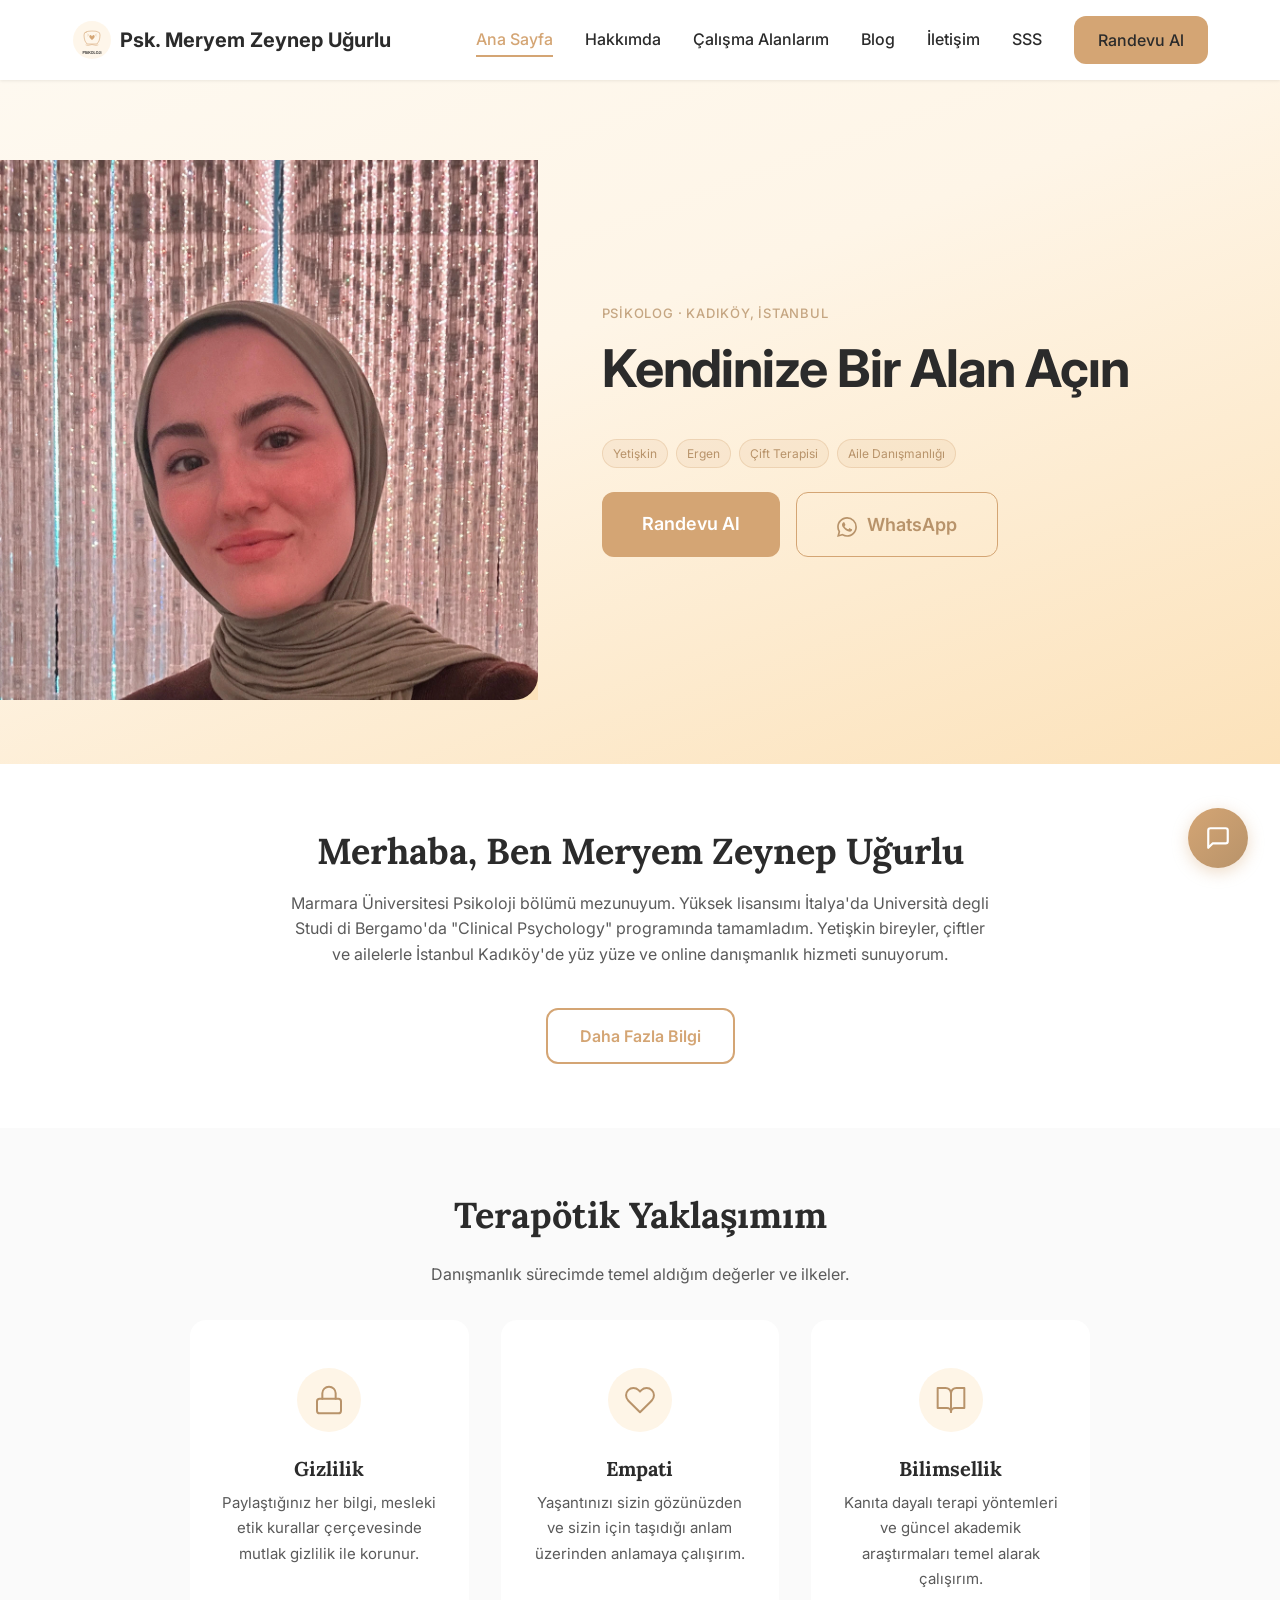
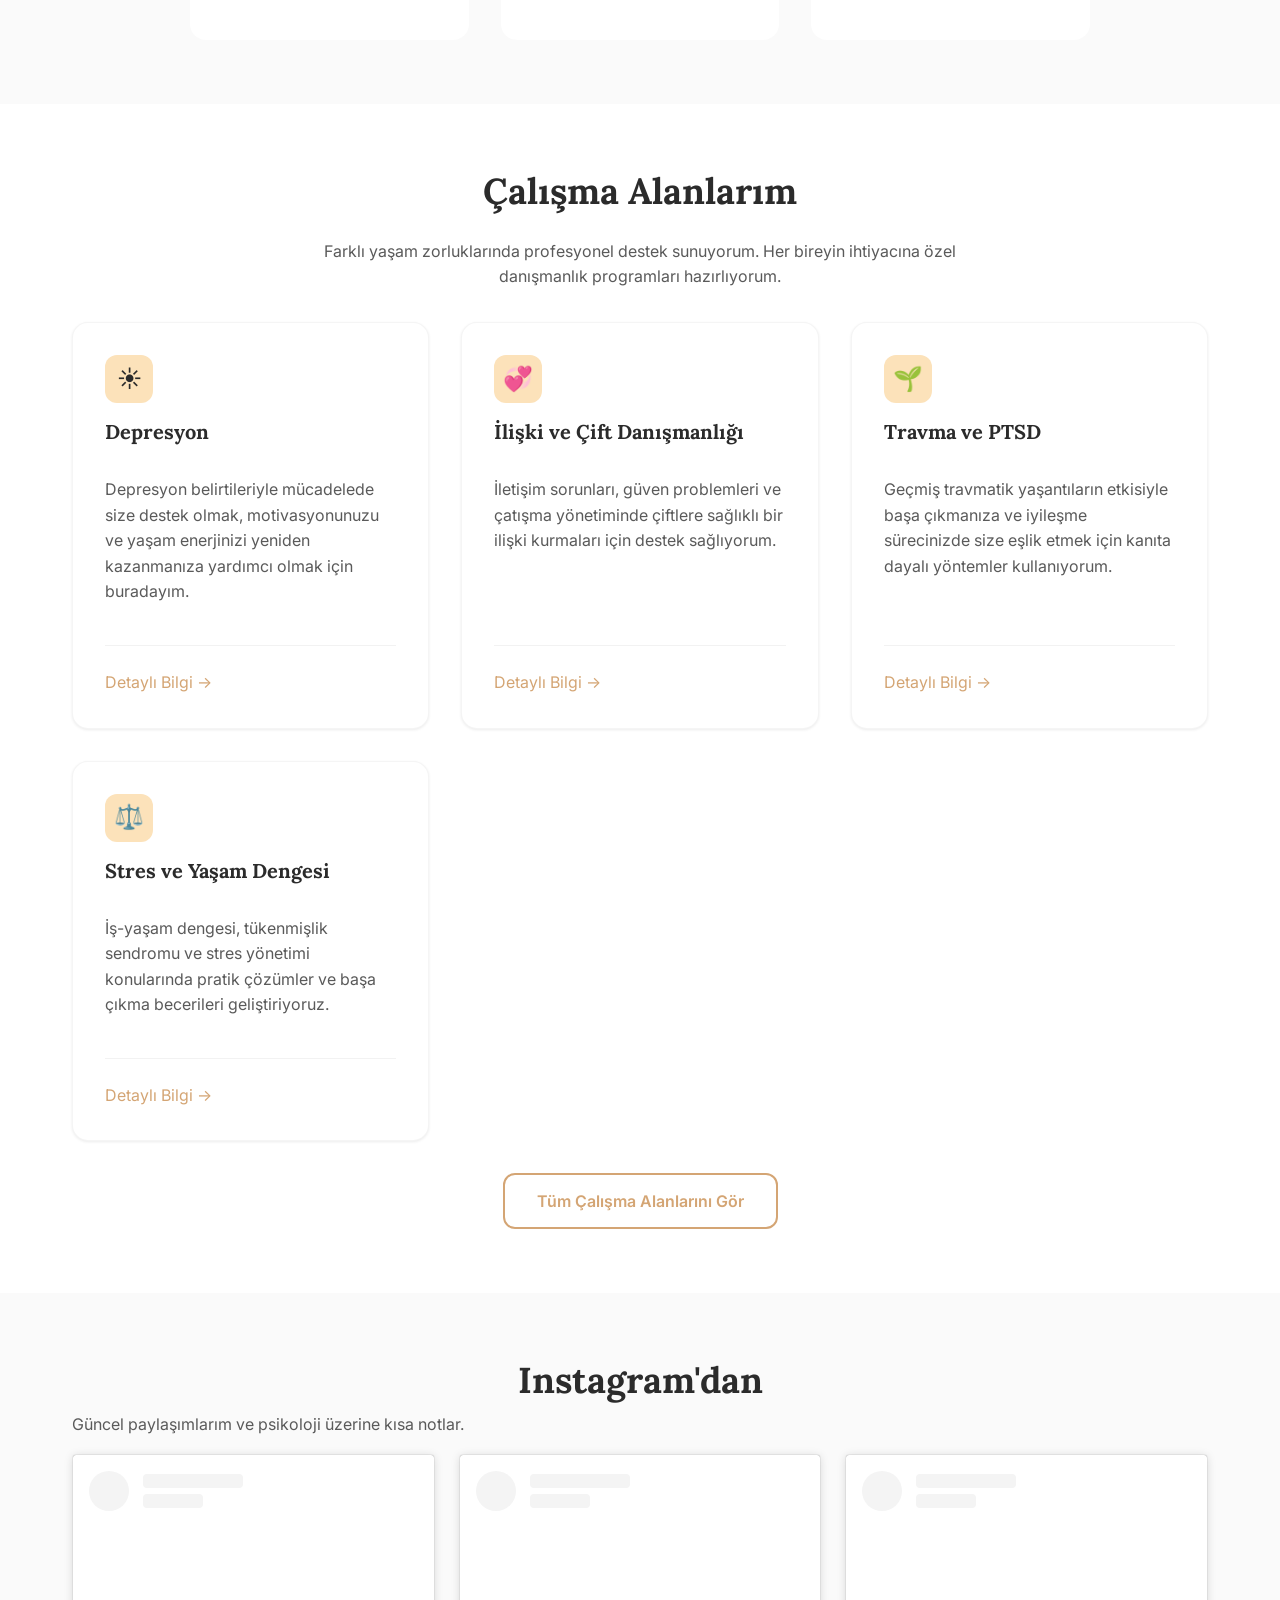
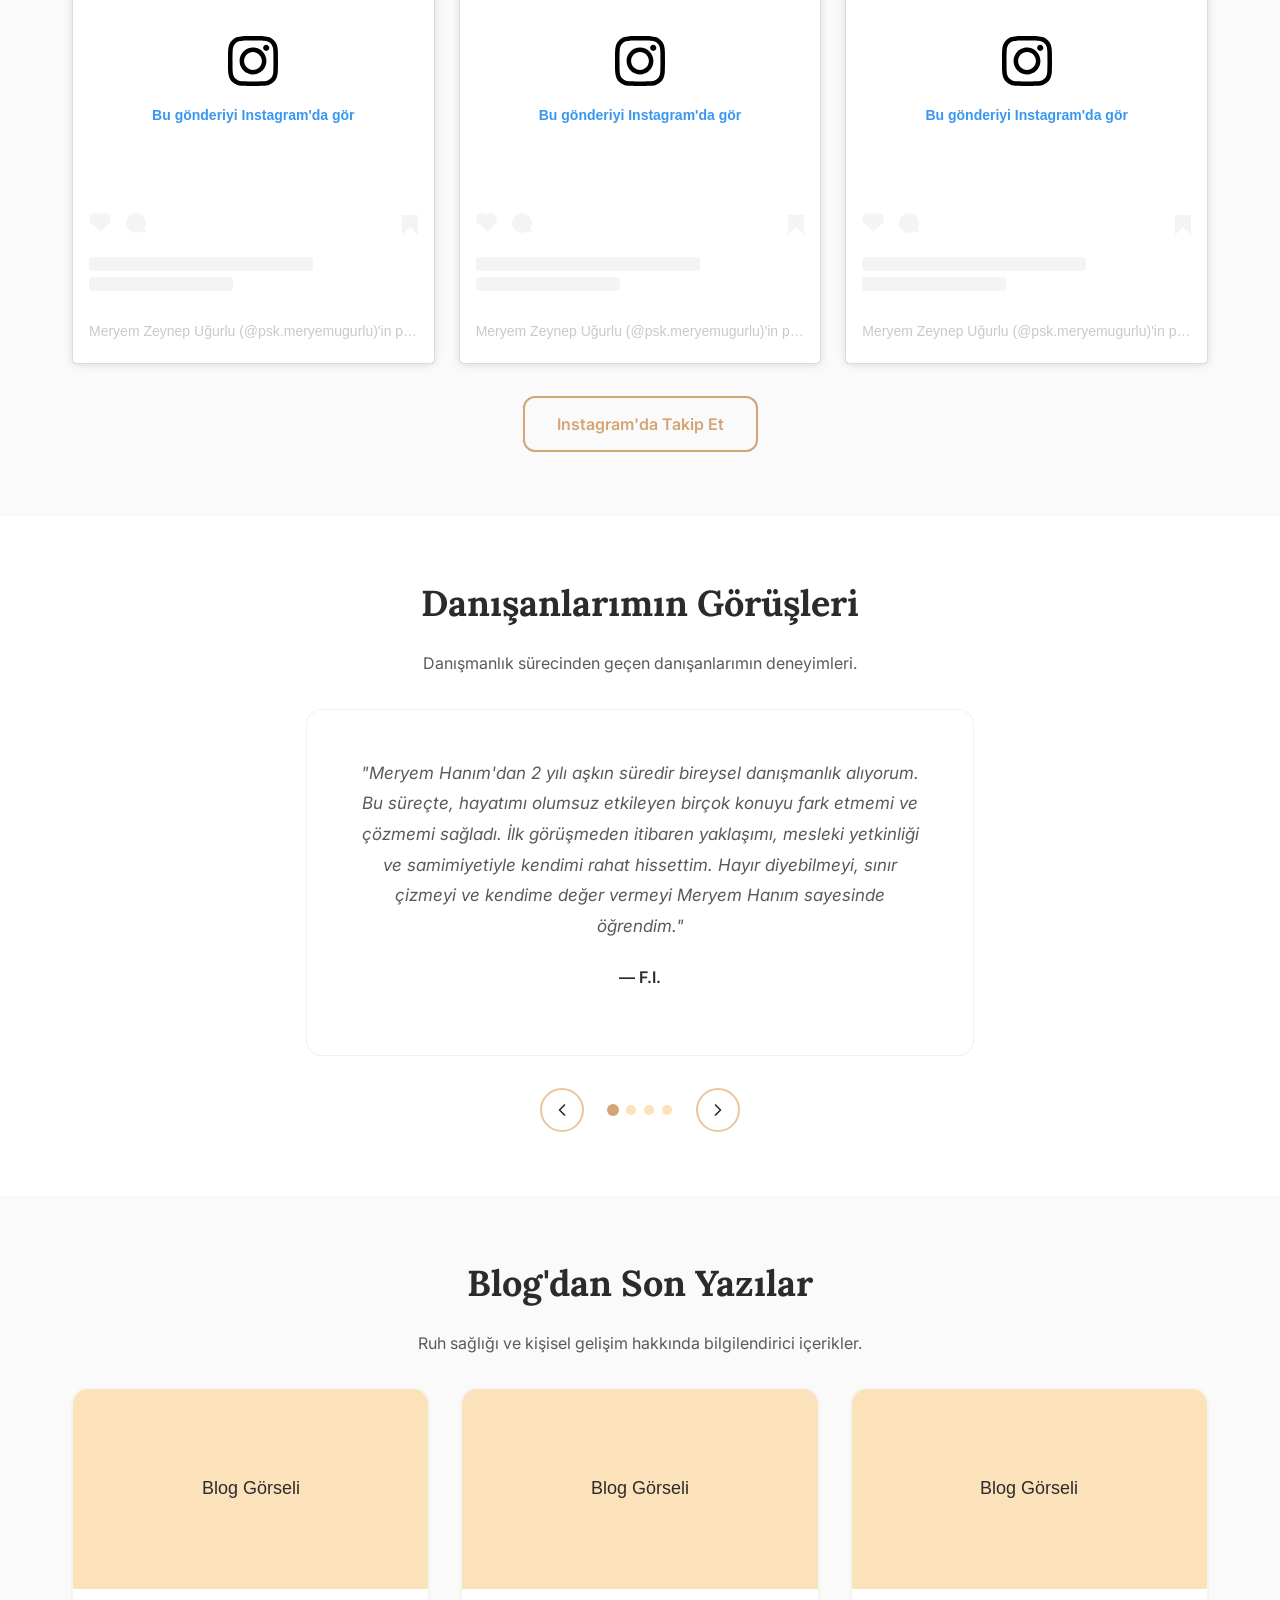
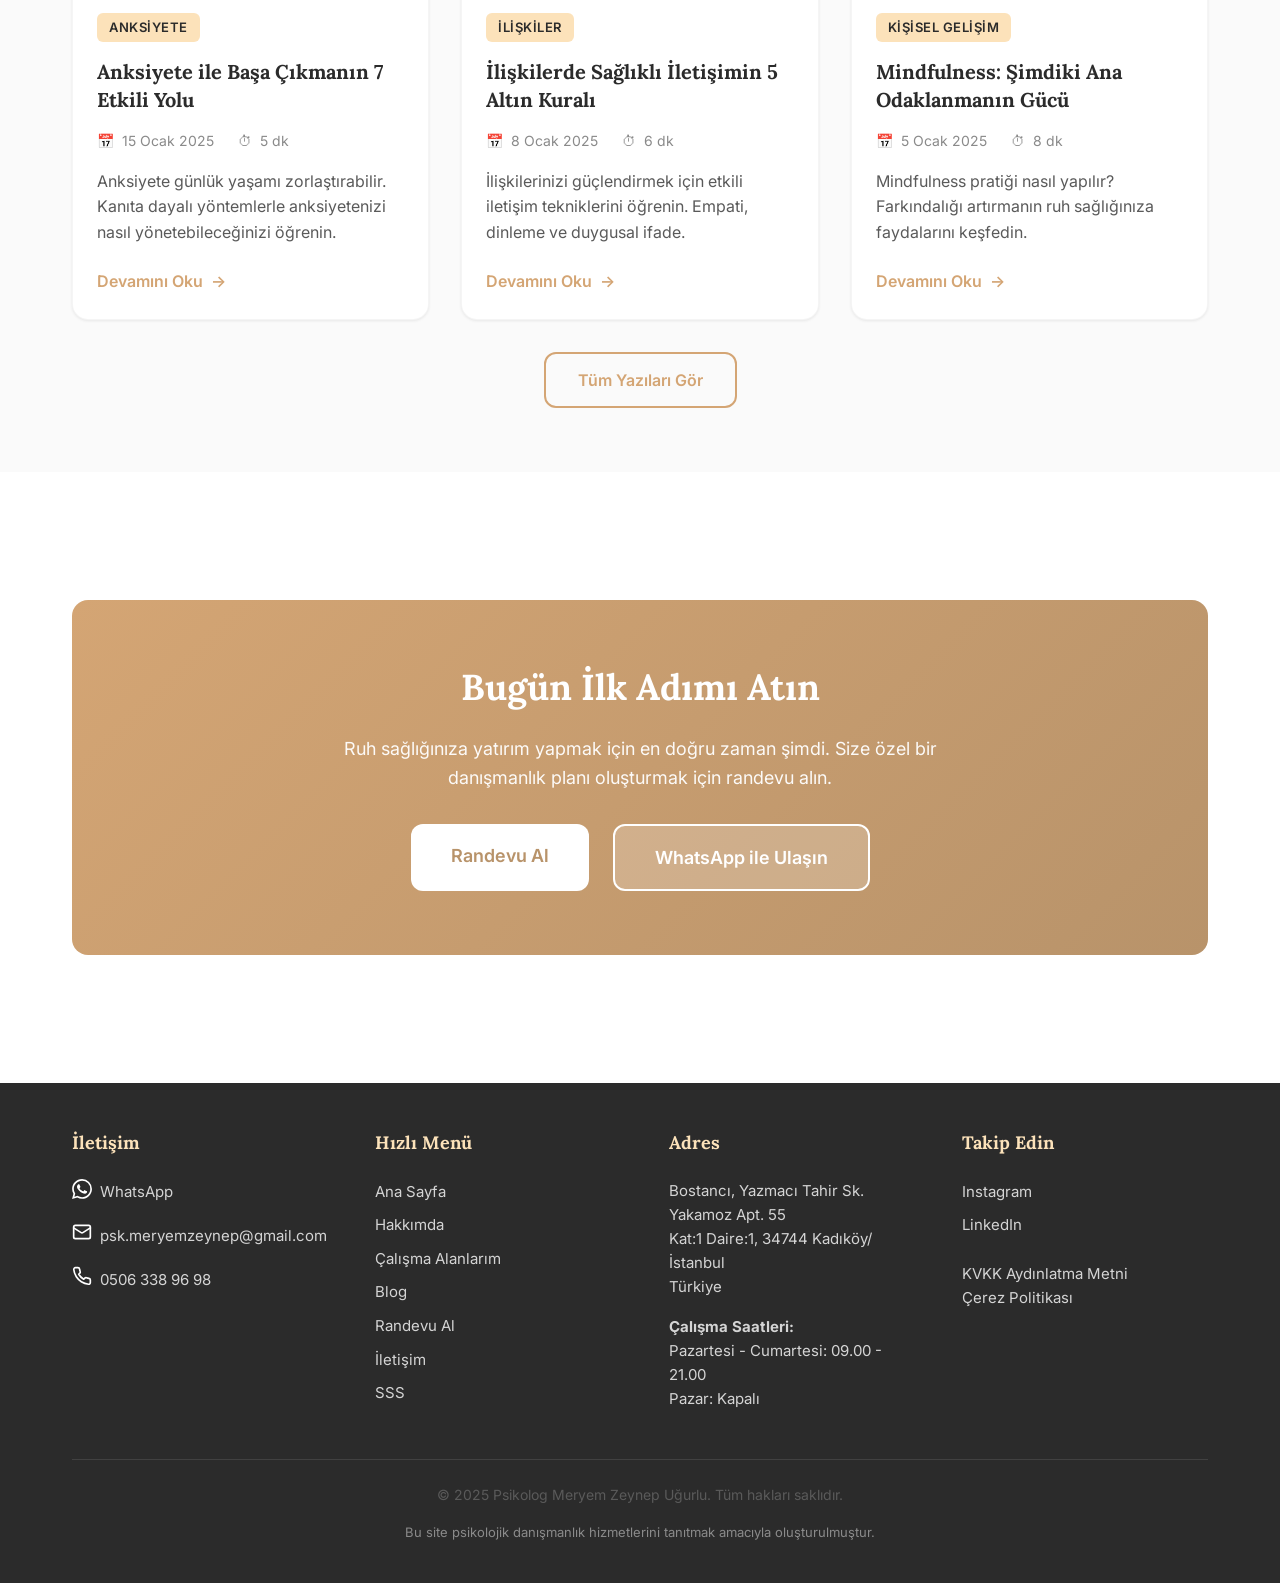
==== commit dfe80d41: "Hero bölümü ince ayarları: object-position, min-height ve paragraf kaldırma - .hero-photo img object" ====
--- a/index.html
+++ b/index.html
@@ -139,7 +139,6 @@
         <div class="hero-text">
           <span class="hero-tag">Psikolog · Kadıköy, İstanbul</span>
           <h1>Kendinize Bir Alan Açın</h1>
-          <p>Karmaşık düşünceleri sadeleştirmek ve kendinizi daha net duymak için buradayım.</p>
           <div class="hero-badges">
             <span class="badge">Yetişkin</span>
             <span class="badge">Ergen</span>
--- a/assets/styles.css
+++ b/assets/styles.css
@@ -1898,7 +1898,7 @@
   width: 100%;
   height: 100%;
   object-fit: cover;
-  object-position: top center;
+  object-position: center 20%;
 }
 
 .hero-text {
@@ -1968,23 +1968,25 @@
 @media (min-width: 768px) {
   .hero-split {
     flex-direction: row;
-    min-height: 480px;
+    min-height: 520px;
     align-items: stretch;
   }
 
   .hero-photo {
     width: 40%;
     height: auto;
+    background-color: var(--color-primary);
   }
 
   .hero-photo img {
     border-radius: 0 0 var(--radius-xl) 0;
+    object-position: center 15%;
   }
 
   .hero-text {
     flex: 1;
     justify-content: center;
-    padding: 3rem 3.5rem;
+    padding: var(--space-xl) var(--space-xl);
   }
 }
 
@@ -1995,6 +1997,10 @@
 
   .hero-photo {
     width: 42%;
+  }
+
+  .hero-text {
+    padding: var(--space-xl) var(--space-2xl);
   }
 }
 
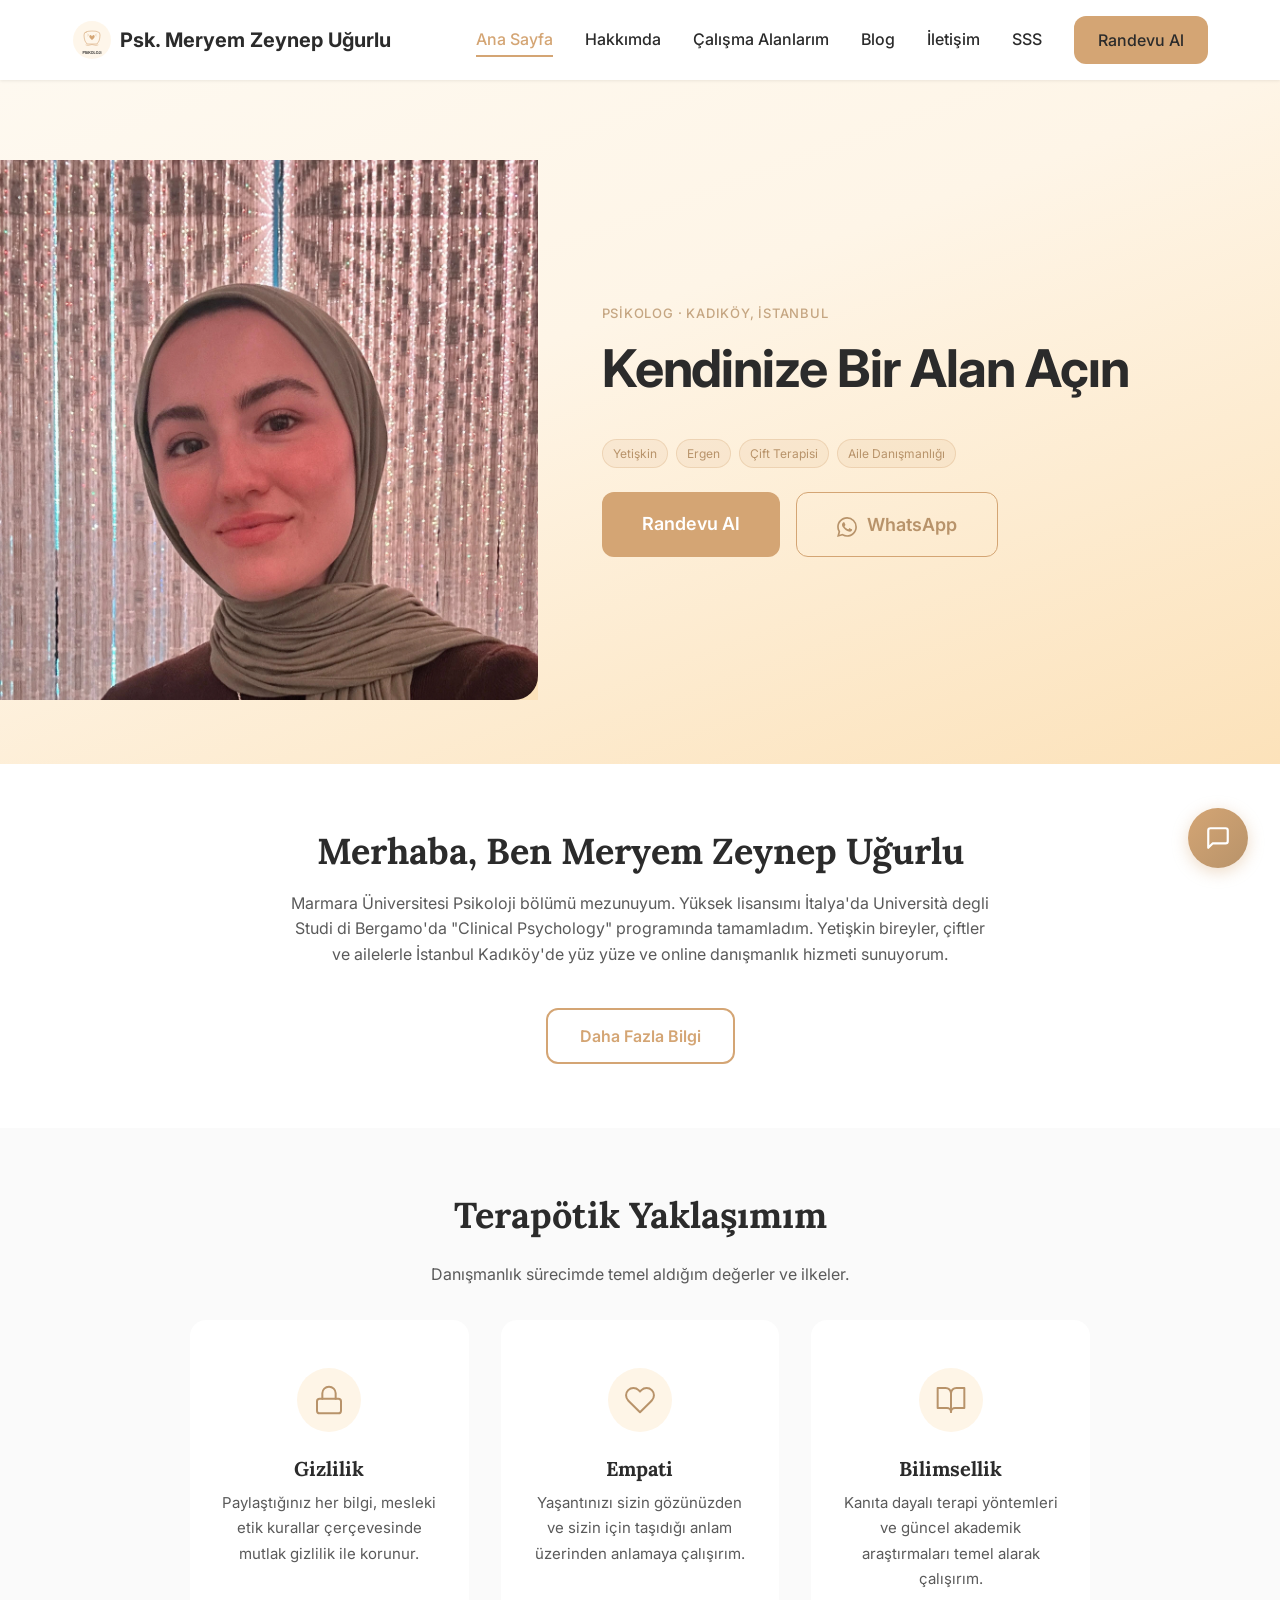
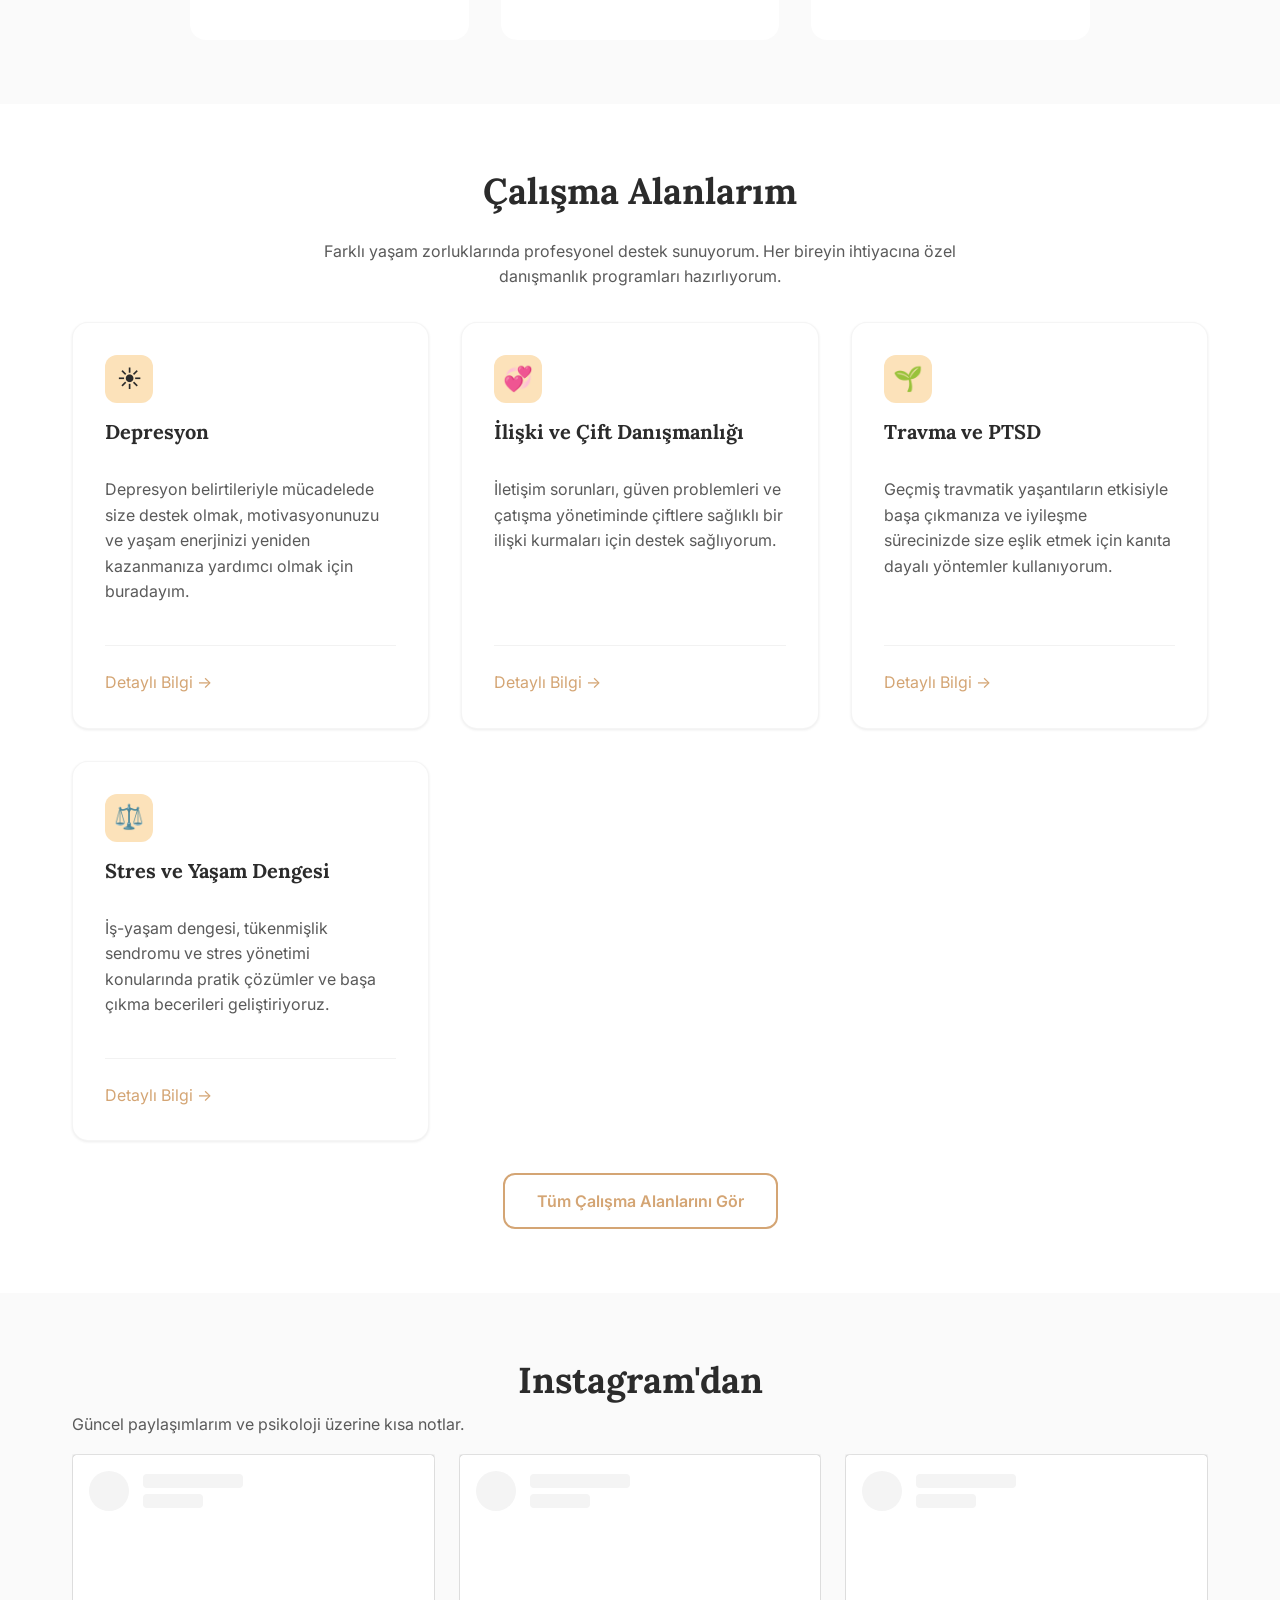
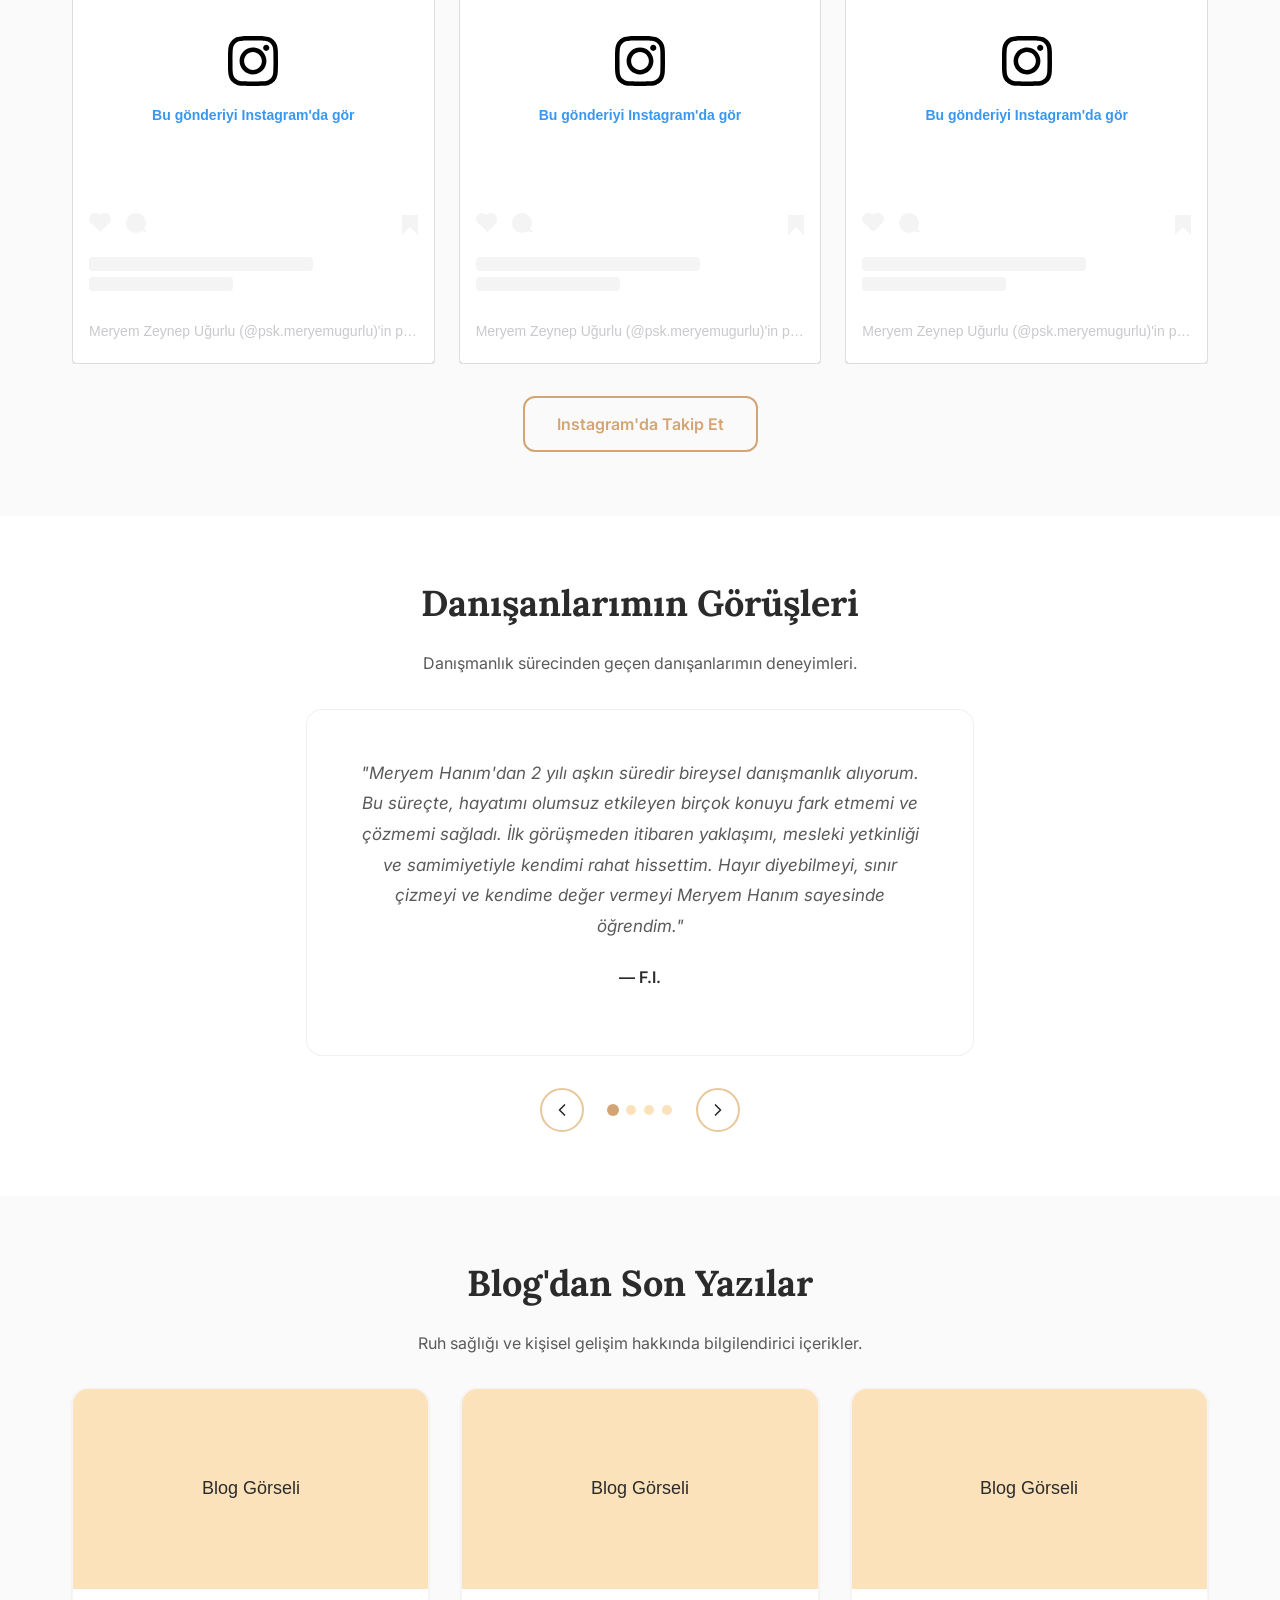
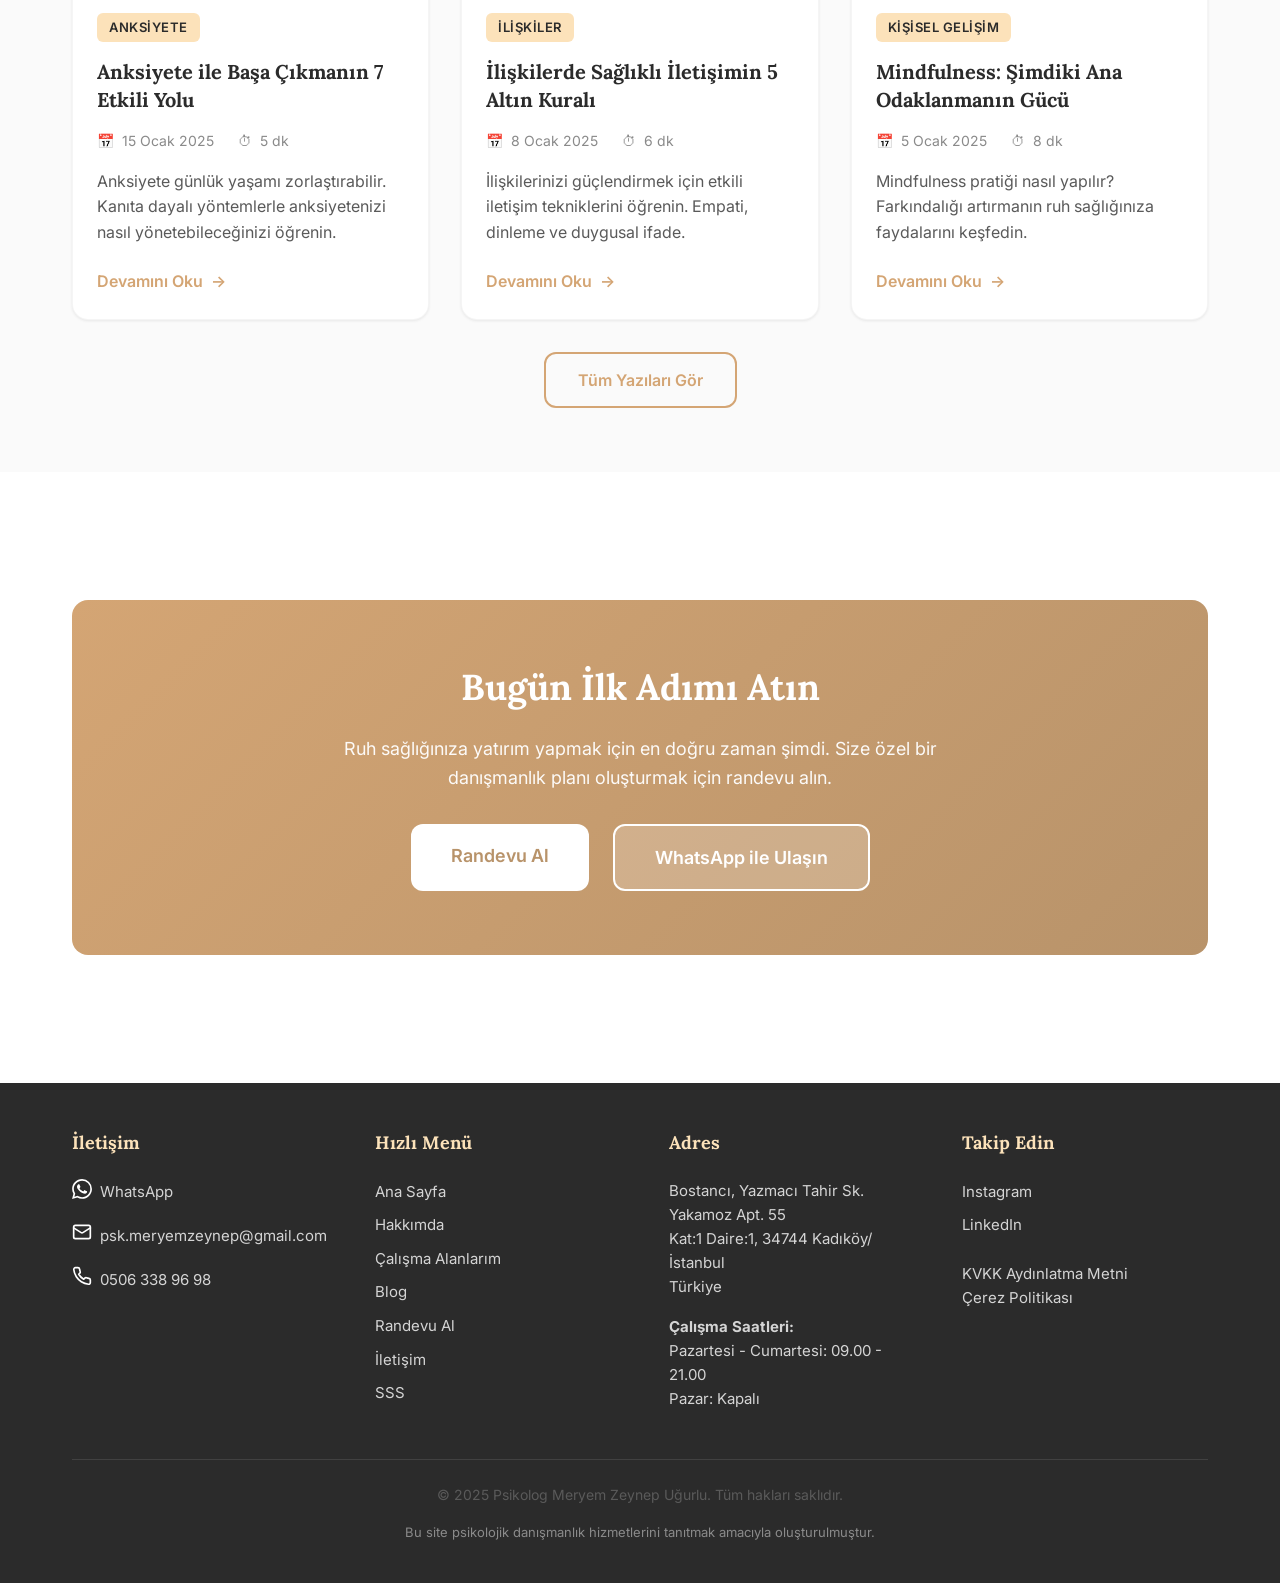
==== commit 385fcb85: "Add Decap CMS (Netlify CMS) setup for blog management - Create /admin/index.html with Decap CMS and " ====
--- a/index.html
+++ b/index.html
@@ -93,6 +93,7 @@
     }
   }
   </script>
+  <script src="https://identity.netlify.com/v1/netlify-identity-widget.js"></script>
 </head>
 <body>
   <!-- Skip to main content (erişilebilirlik) -->
@@ -604,5 +605,12 @@
 
   <!-- JavaScript -->
   <script src="assets/app.js"></script>
+  <script>
+    if (window.netlifyIdentity) {
+      window.netlifyIdentity.on("init", function(user) {
+        if (!user) { window.netlifyIdentity.on("login", function() { document.location.href = "/admin/"; }); }
+      });
+    }
+  </script>
 </body>
 </html>
--- a/assets/styles.css
+++ b/assets/styles.css
@@ -1898,7 +1898,7 @@
   width: 100%;
   height: 100%;
   object-fit: cover;
-  object-position: center 20%;
+  object-position: center 35%;
 }
 
 .hero-text {
@@ -1980,7 +1980,7 @@
 
   .hero-photo img {
     border-radius: 0 0 var(--radius-xl) 0;
-    object-position: center 15%;
+    object-position: center 25%;
   }
 
   .hero-text {
@@ -2180,6 +2180,18 @@
   .hero {
     padding: 5rem 0 4rem;
   }
+}
+
+.instagram-embed-grid > div {
+  position: relative;
+  max-height: 600px;
+  overflow-y: auto;
+  overflow-x: hidden;
+  scrollbar-width: none;
+  -ms-overflow-style: none;
+}
+.instagram-embed-grid > div::-webkit-scrollbar {
+  display: none;
 }
 
 /* Instagram Embed Grid - Responsive */
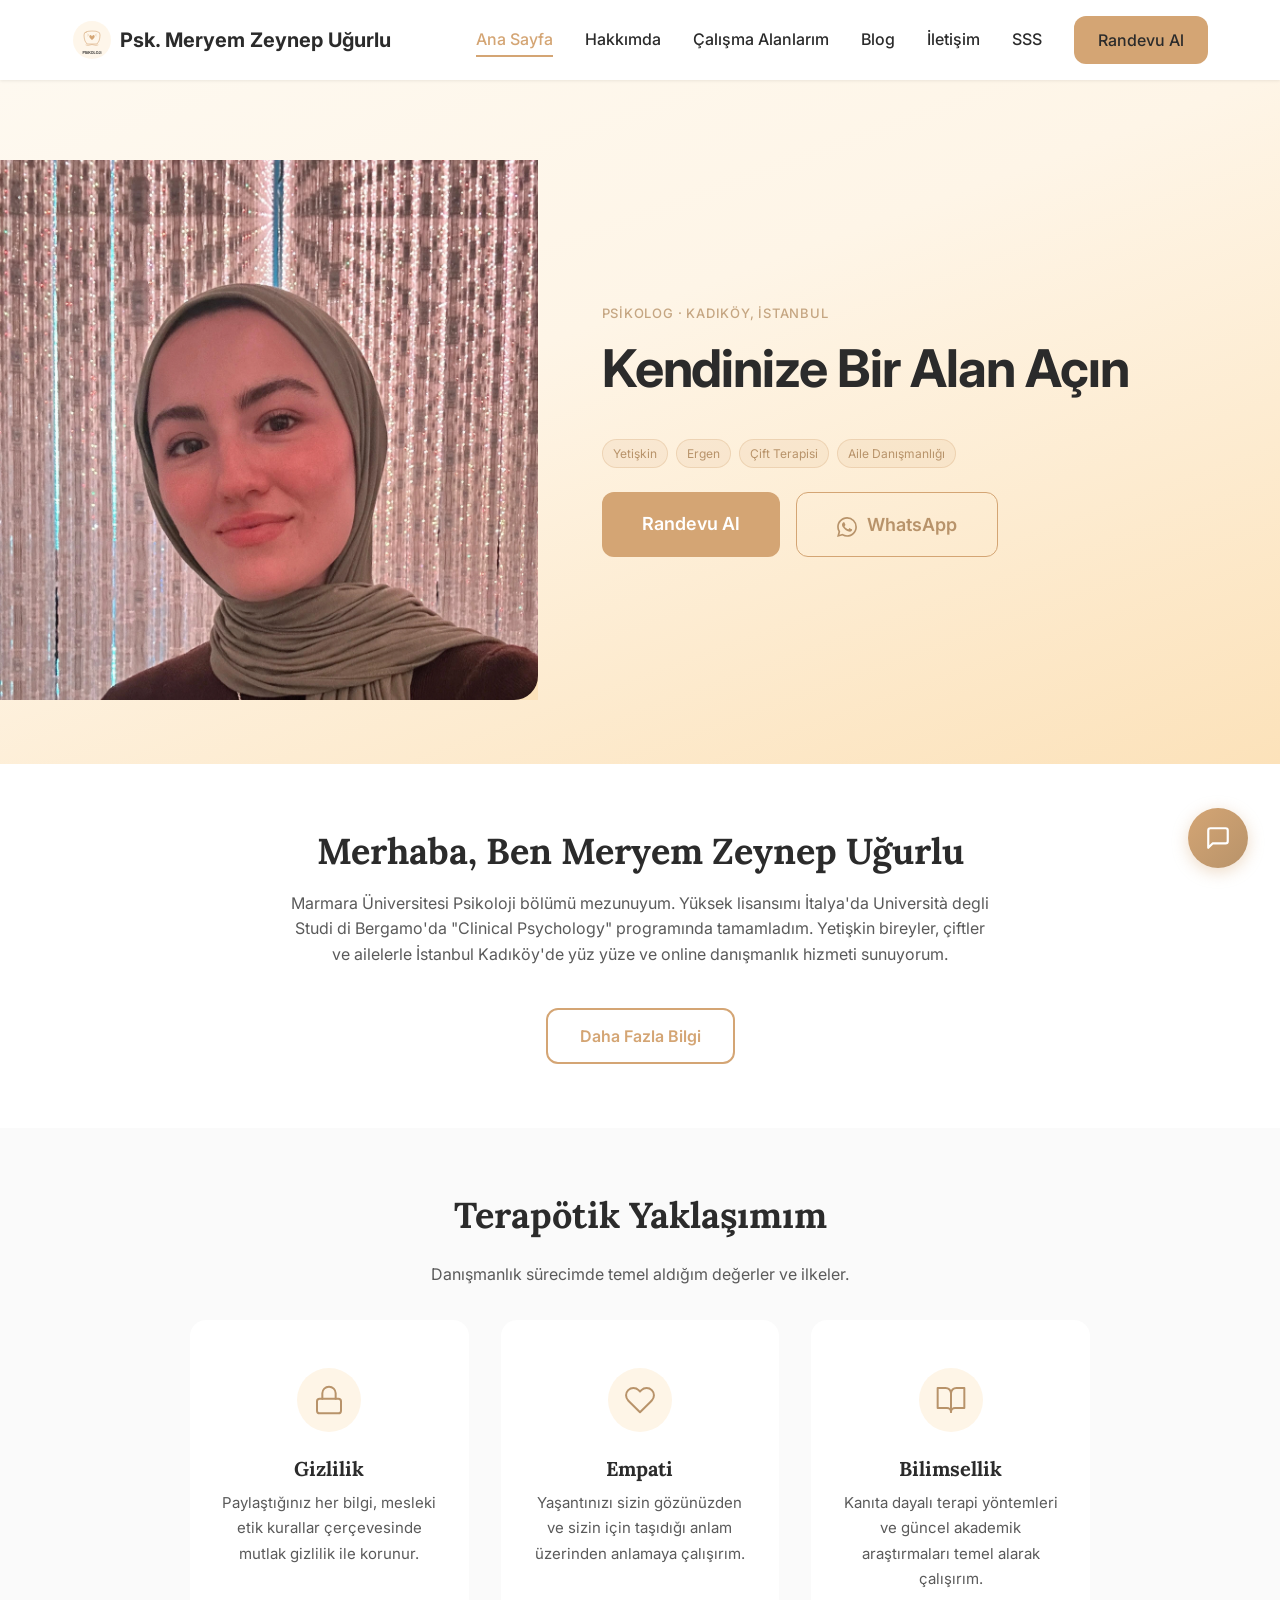
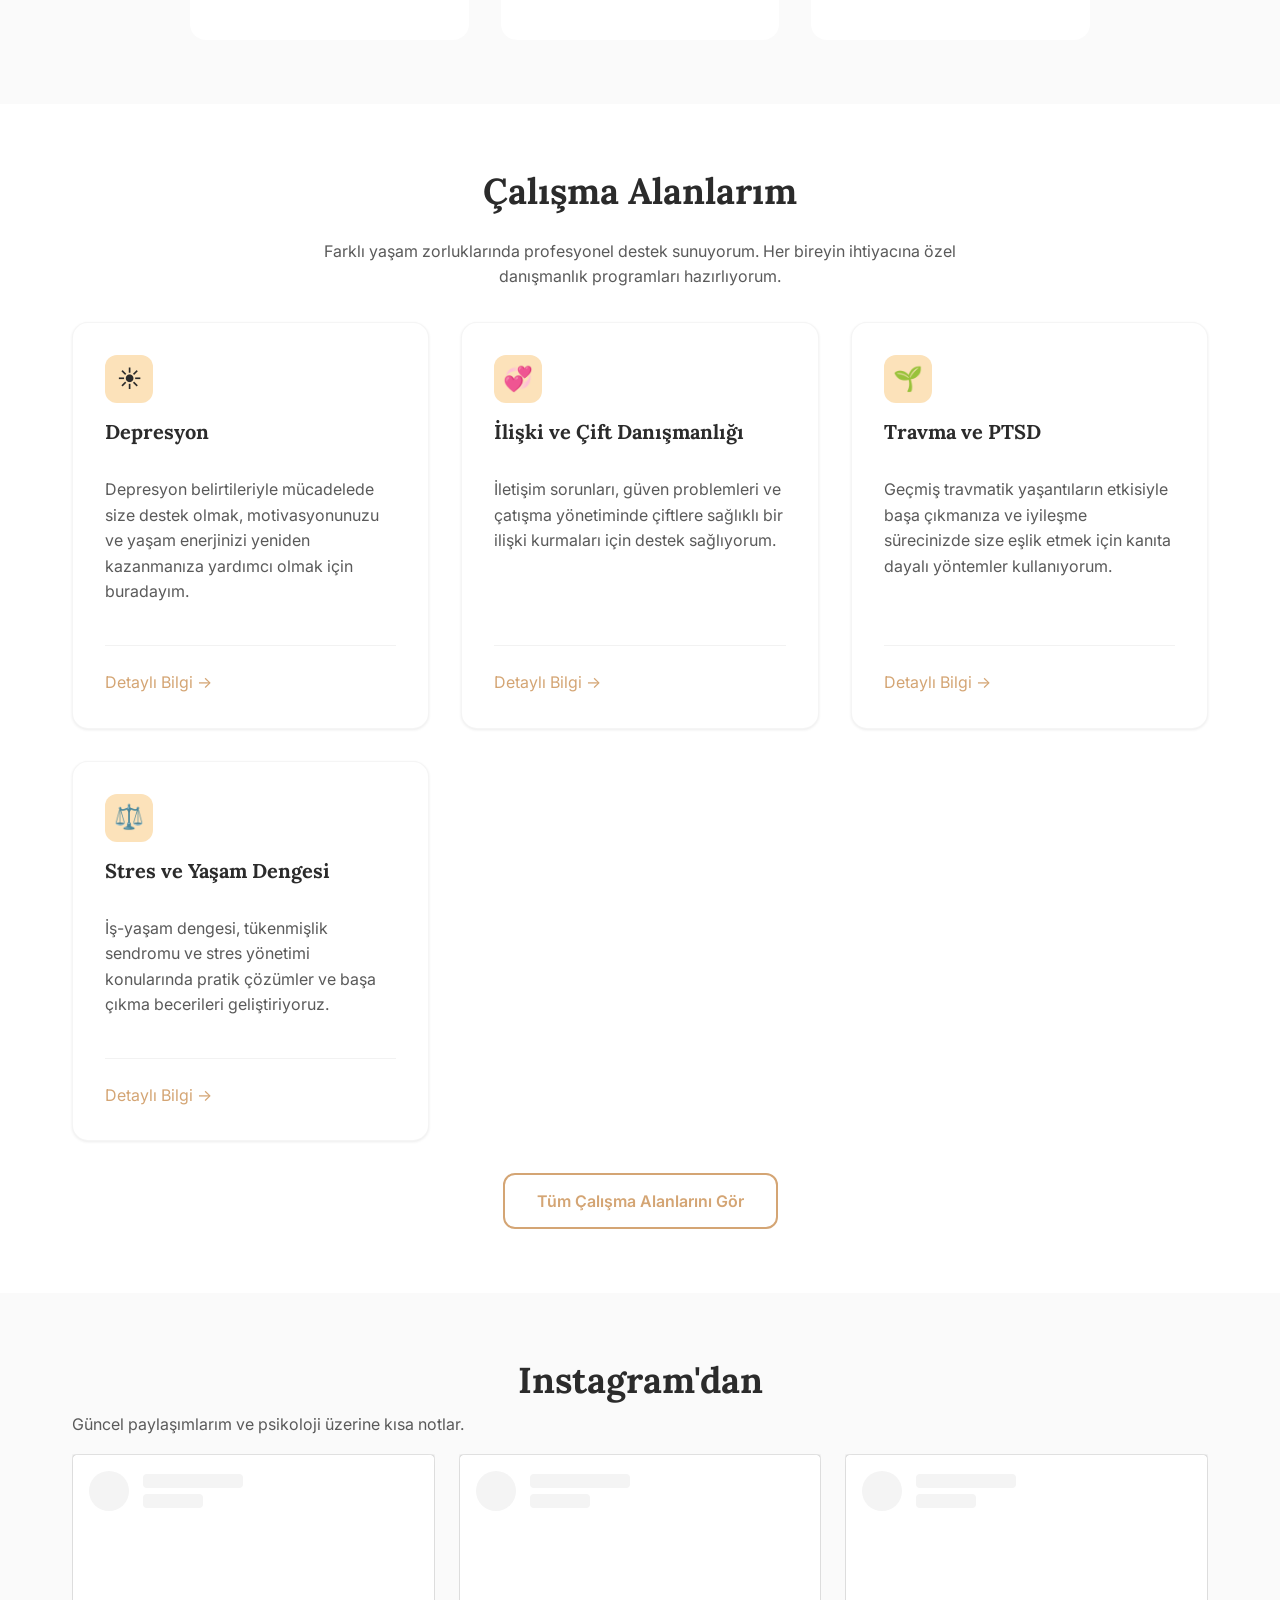
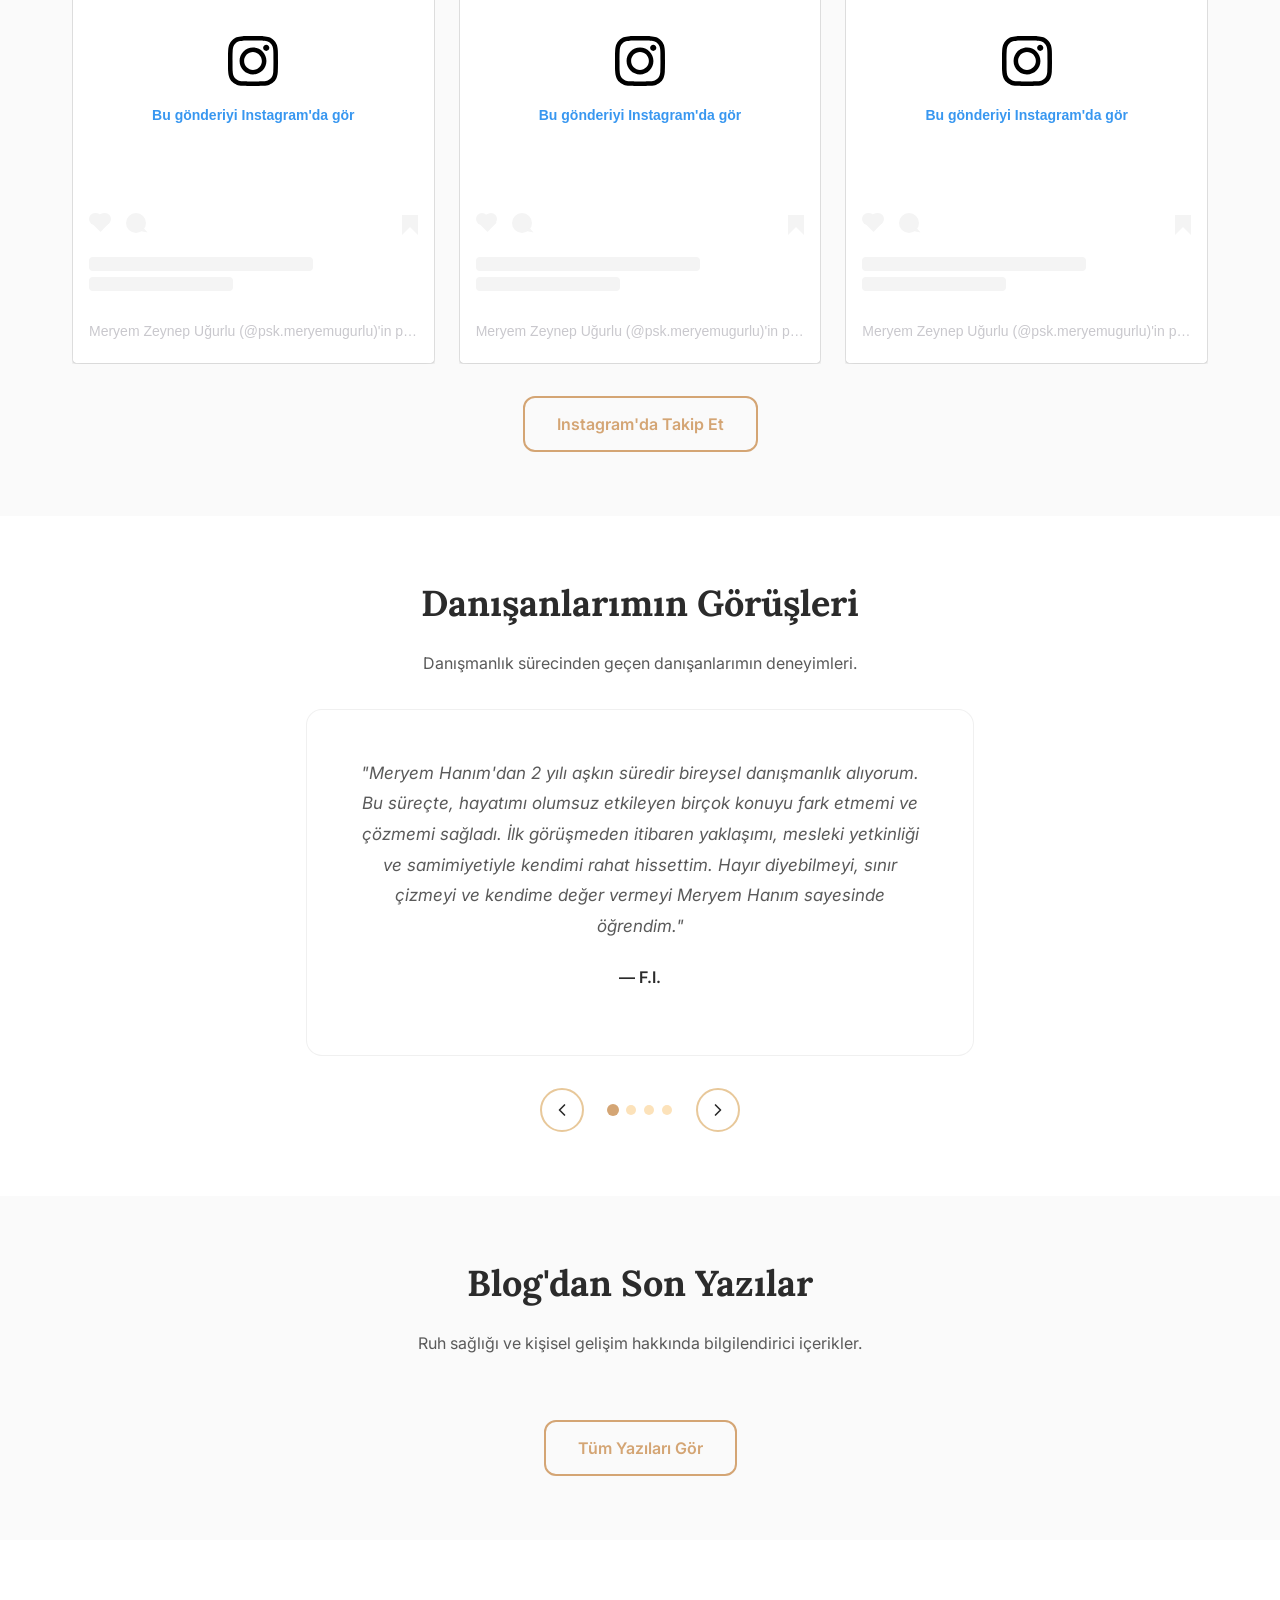
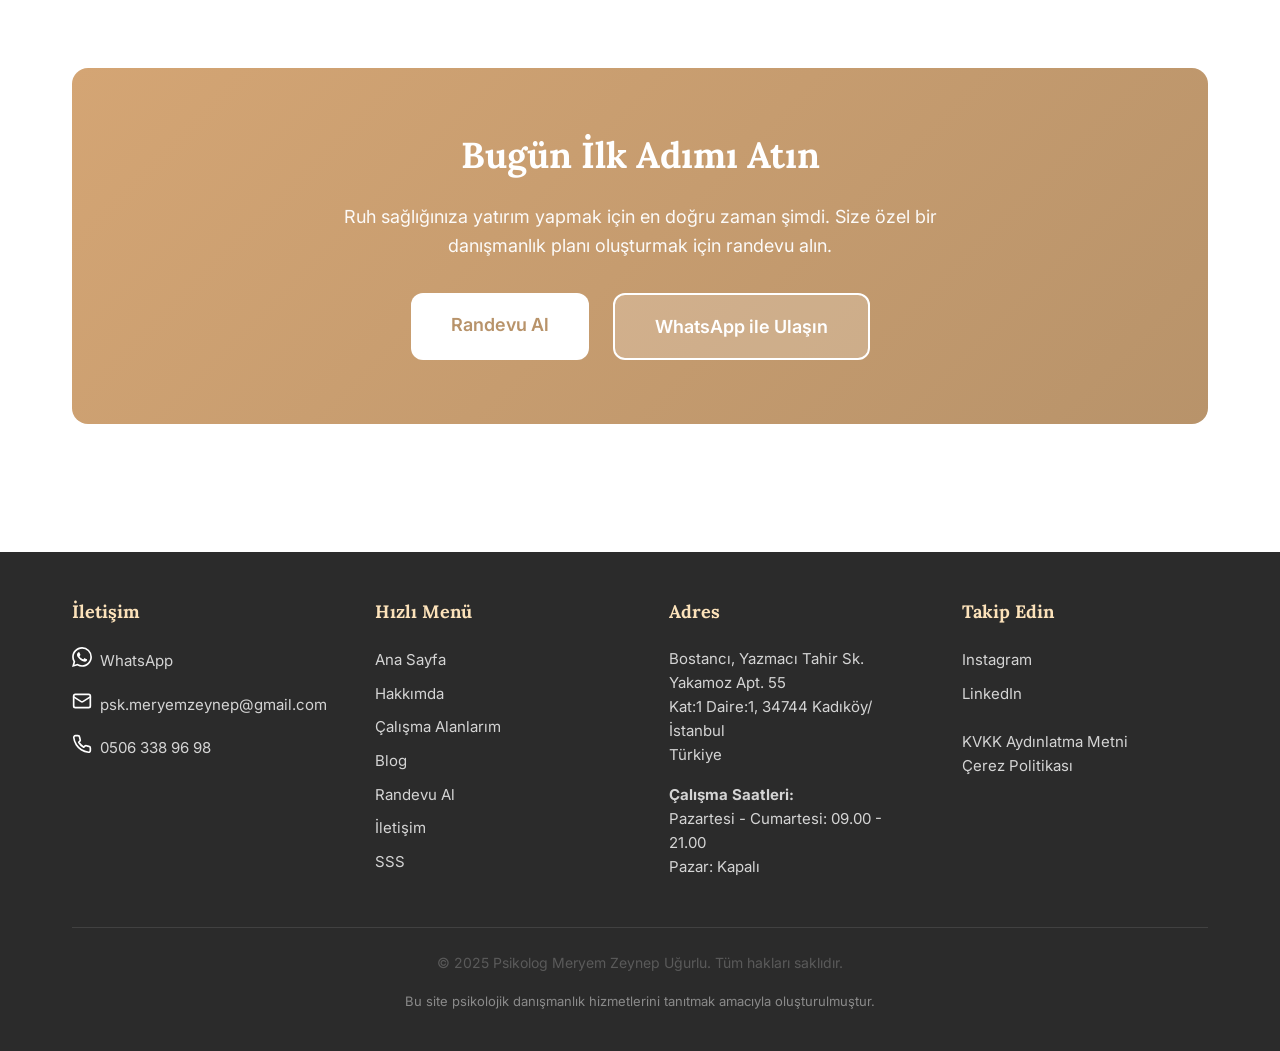
==== commit 4dc6157f: "Add dynamic blog system with Decap CMS integration - netlify.toml: build command runs build-post-ind" ====
--- a/index.html
+++ b/index.html
@@ -381,100 +381,8 @@
           Ruh sağlığı ve kişisel gelişim hakkında bilgilendirici içerikler.
         </p>
 
-        <div class="grid grid-3">
-          <article class="blog-card">
-            <img src="assets/img/blog1.webp"
-                 alt="Anksiyete ile başa çıkma yöntemleri"
-                 class="blog-card-image"
-                 loading="lazy"
-                 onerror="this.src='data:image/svg+xml,%3Csvg xmlns=%22http://www.w3.org/2000/svg%22 width=%22400%22 height=%22200%22%3E%3Crect fill=%22%23fce2ba%22 width=%22400%22 height=%22200%22/%3E%3Ctext x=%2250%25%22 y=%2250%25%22 dominant-baseline=%22middle%22 text-anchor=%22middle%22 font-family=%22sans-serif%22 font-size=%2218%22 fill=%22%232b2b2b%22%3EBlog G%C3%B6rseli%3C/text%3E%3C/svg%3E'">
-            <div class="blog-card-content">
-              <span class="blog-category">Anksiyete</span>
-              <h3 class="blog-card-title">
-                <a href="blog-detay.html">Anksiyete ile Başa Çıkmanın 7 Etkili Yolu</a>
-              </h3>
-              <div class="blog-meta">
-                <span class="blog-meta-item">
-                  <span aria-hidden="true">📅</span>
-                  15 Ocak 2025
-                </span>
-                <span class="blog-meta-item">
-                  <span aria-hidden="true">⏱</span>
-                  5 dk
-                </span>
-              </div>
-              <p class="blog-excerpt">
-                Anksiyete günlük yaşamı zorlaştırabilir. Kanıta dayalı yöntemlerle
-                anksiyetenizi nasıl yönetebileceğinizi öğrenin.
-              </p>
-              <a href="blog-detay.html" class="blog-read-more">
-                Devamını Oku <span aria-hidden="true">→</span>
-              </a>
-            </div>
-          </article>
-
-          <article class="blog-card">
-            <img src="assets/img/blog3.webp"
-                 alt="Sağlıklı iletişim becerileri"
-                 class="blog-card-image"
-                 loading="lazy"
-                 onerror="this.src='data:image/svg+xml,%3Csvg xmlns=%22http://www.w3.org/2000/svg%22 width=%22400%22 height=%22200%22%3E%3Crect fill=%22%23fce2ba%22 width=%22400%22 height=%22200%22/%3E%3Ctext x=%2250%25%22 y=%2250%25%22 dominant-baseline=%22middle%22 text-anchor=%22middle%22 font-family=%22sans-serif%22 font-size=%2218%22 fill=%22%232b2b2b%22%3EBlog G%C3%B6rseli%3C/text%3E%3C/svg%3E'">
-            <div class="blog-card-content">
-              <span class="blog-category">İlişkiler</span>
-              <h3 class="blog-card-title">
-                <a href="blog-detay.html">İlişkilerde Sağlıklı İletişimin 5 Altın Kuralı</a>
-              </h3>
-              <div class="blog-meta">
-                <span class="blog-meta-item">
-                  <span aria-hidden="true">📅</span>
-                  8 Ocak 2025
-                </span>
-                <span class="blog-meta-item">
-                  <span aria-hidden="true">⏱</span>
-                  6 dk
-                </span>
-              </div>
-              <p class="blog-excerpt">
-                İlişkilerinizi güçlendirmek için etkili iletişim tekniklerini öğrenin.
-                Empati, dinleme ve duygusal ifade.
-              </p>
-              <a href="blog-detay.html" class="blog-read-more">
-                Devamını Oku <span aria-hidden="true">→</span>
-              </a>
-            </div>
-          </article>
-
-          <article class="blog-card">
-            <img src="assets/img/blog4.webp"
-                 alt="Mindfulness ve farkındalık"
-                 class="blog-card-image"
-                 loading="lazy"
-                 onerror="this.src='data:image/svg+xml,%3Csvg xmlns=%22http://www.w3.org/2000/svg%22 width=%22400%22 height=%22200%22%3E%3Crect fill=%22%23fce2ba%22 width=%22400%22 height=%22200%22/%3E%3Ctext x=%2250%25%22 y=%2250%25%22 dominant-baseline=%22middle%22 text-anchor=%22middle%22 font-family=%22sans-serif%22 font-size=%2218%22 fill=%22%232b2b2b%22%3EBlog G%C3%B6rseli%3C/text%3E%3C/svg%3E'">
-            <div class="blog-card-content">
-              <span class="blog-category">Kişisel Gelişim</span>
-              <h3 class="blog-card-title">
-                <a href="blog-detay.html">Mindfulness: Şimdiki Ana Odaklanmanın Gücü</a>
-              </h3>
-              <div class="blog-meta">
-                <span class="blog-meta-item">
-                  <span aria-hidden="true">📅</span>
-                  5 Ocak 2025
-                </span>
-                <span class="blog-meta-item">
-                  <span aria-hidden="true">⏱</span>
-                  8 dk
-                </span>
-              </div>
-              <p class="blog-excerpt">
-                Mindfulness pratiği nasıl yapılır? Farkındalığı artırmanın ruh sağlığınıza
-                faydalarını keşfedin.
-              </p>
-              <a href="blog-detay.html" class="blog-read-more">
-                Devamını Oku <span aria-hidden="true">→</span>
-              </a>
-            </div>
-          </article>
-        </div>
+        <!-- Son 3 blog yazısı JavaScript ile yüklenir -->
+        <div class="grid grid-3" id="home-blog-grid"></div>
 
         <div class="text-center mt-lg">
           <a href="blog.html" class="btn btn-secondary">Tüm Yazıları Gör</a>
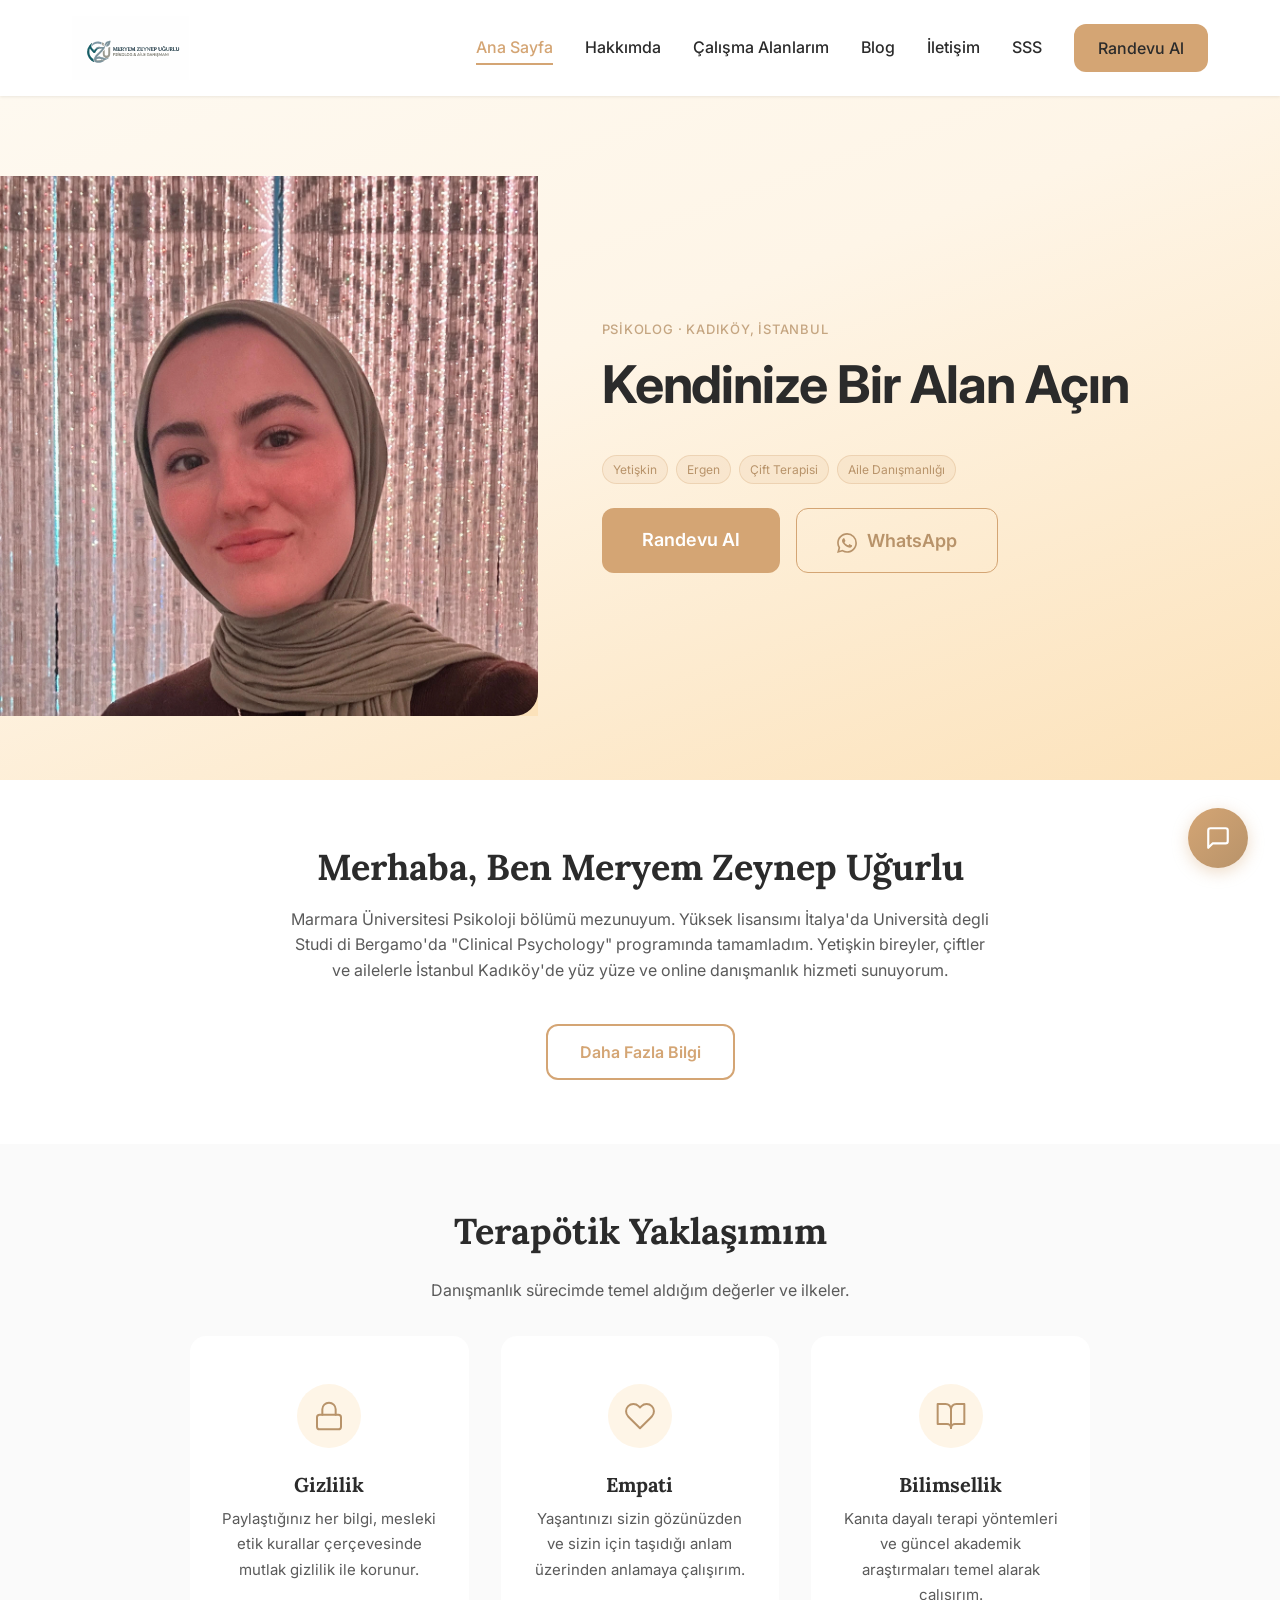
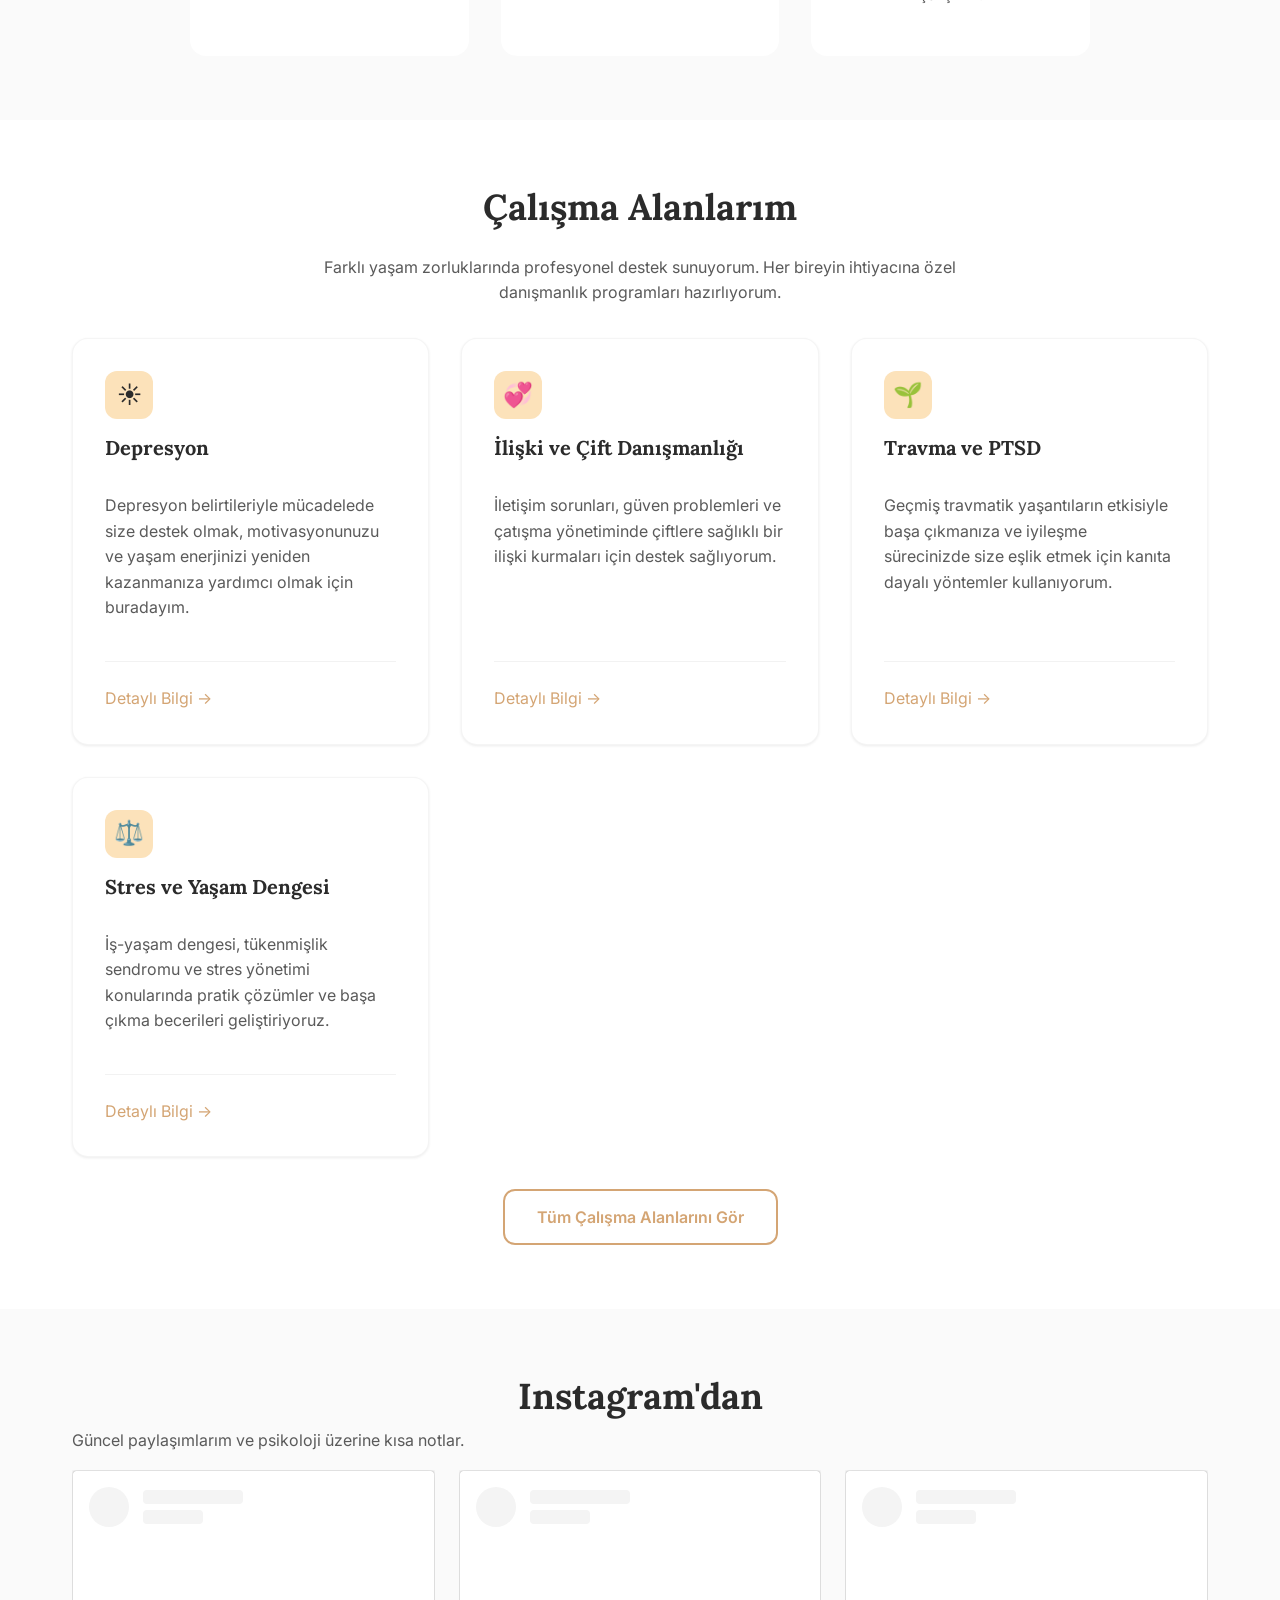
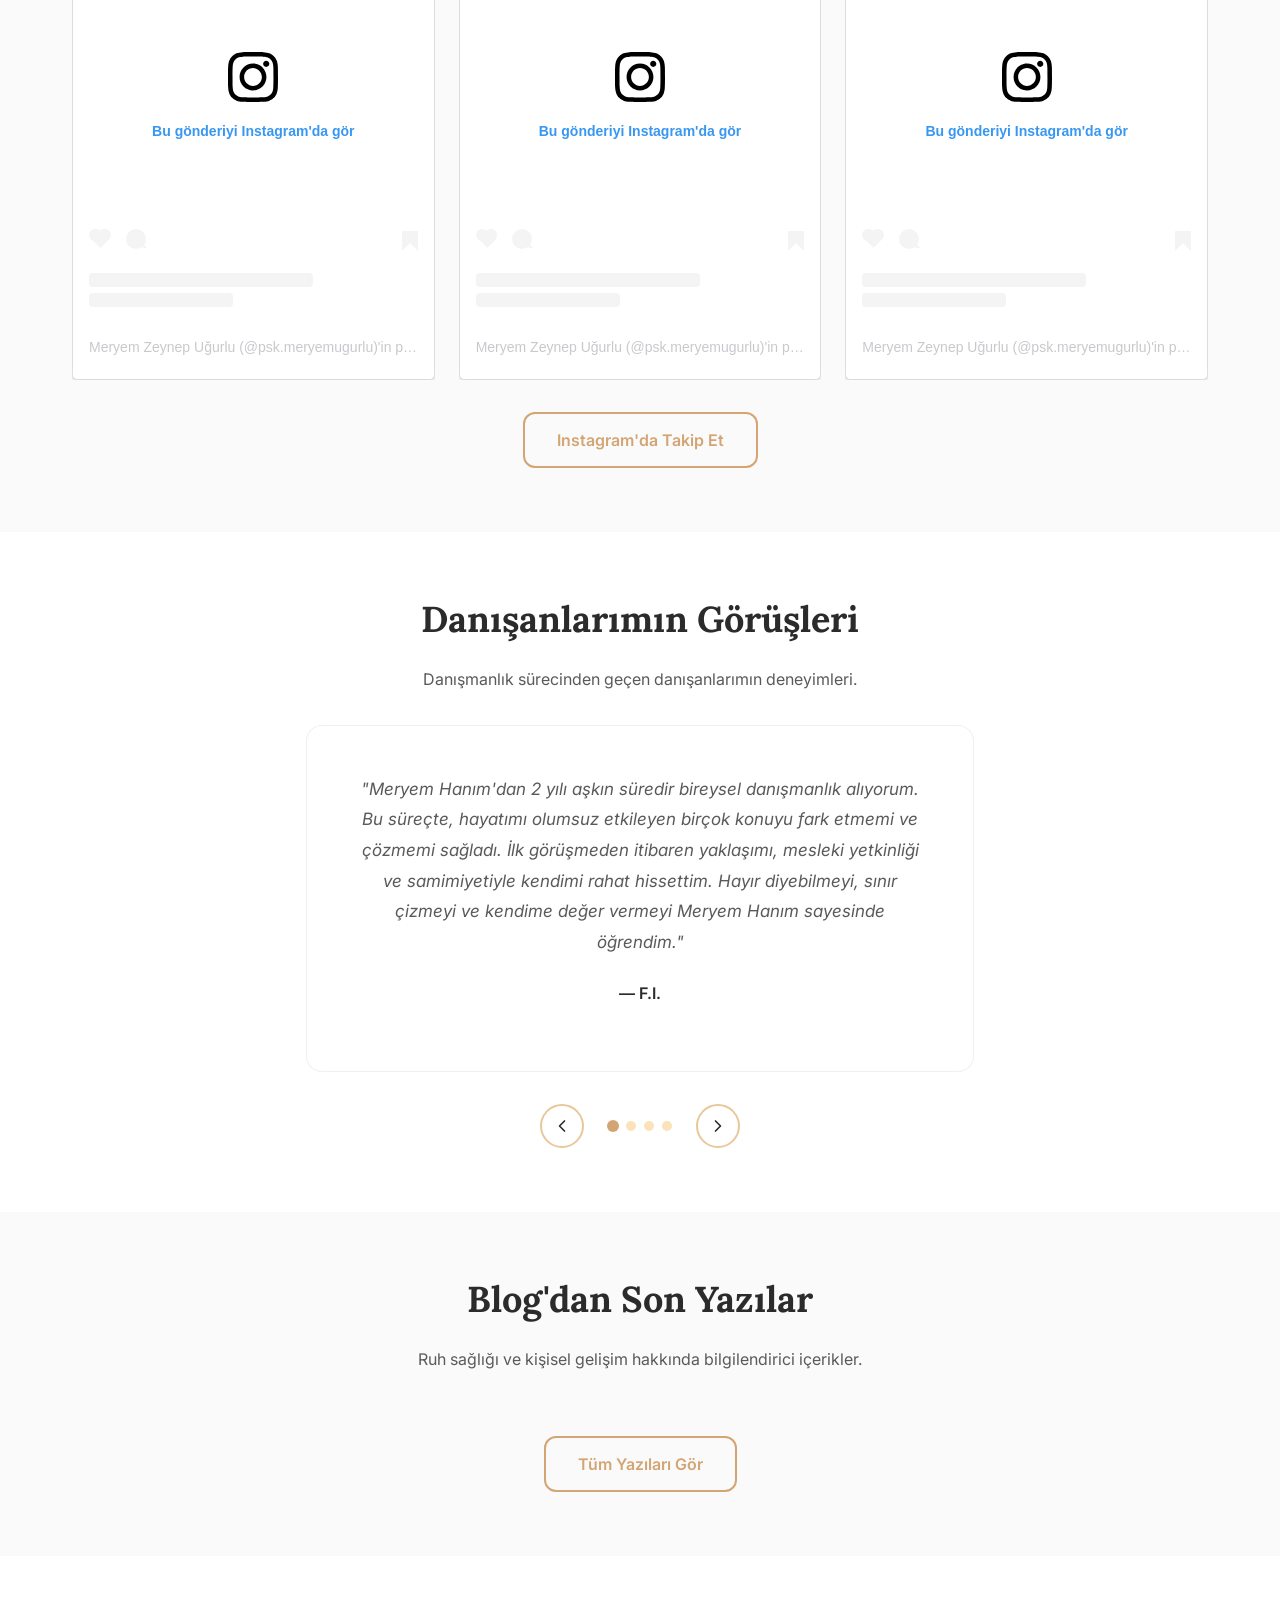
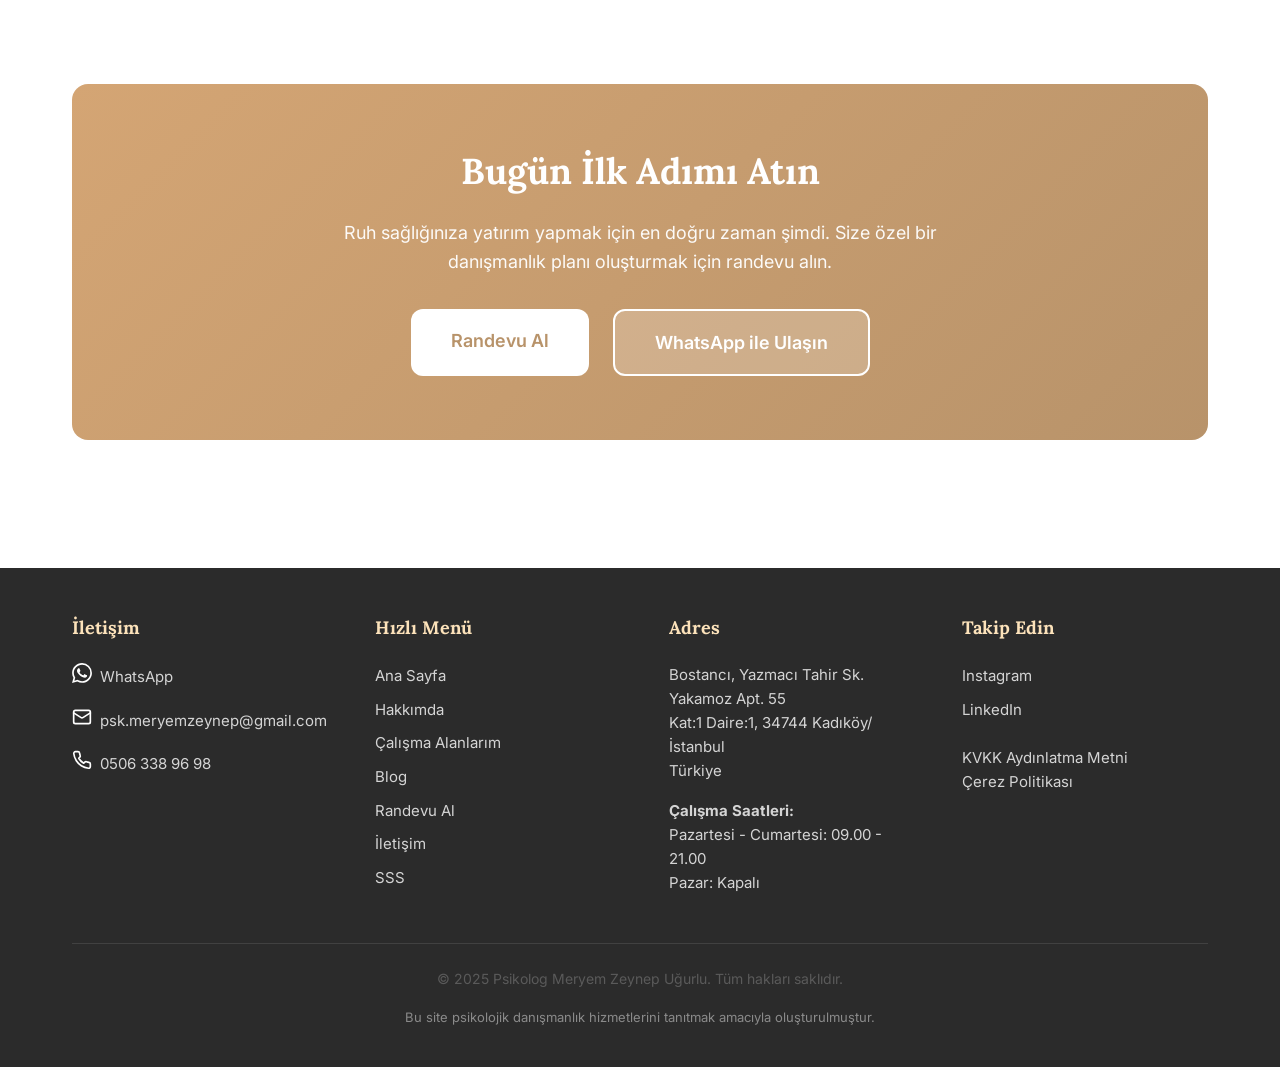
==== commit a6d72f8f: "Replace text brand name with logo in header across all pages - Remove 'Psk. Meryem Zeynep Uğurlu' te" ====
--- a/index.html
+++ b/index.html
@@ -103,8 +103,7 @@
   <header class="site-header">
     <div class="header-container">
       <a href="index.html" class="logo" aria-label="Ana Sayfa">
-        <img src="assets/img/logo.svg" alt="Psikolog Meryem Zeynep Uğurlu Logo" width="40" height="40">
-        <span>Psk. Meryem Zeynep Uğurlu</span>
+        <img src="assets/img/logo.svg" alt="Psikolog Meryem Zeynep Uğurlu Logo">
       </a>
 
       <button class="menu-toggle" aria-expanded="false" aria-label="Menüyü aç/kapat">
--- a/assets/styles.css
+++ b/assets/styles.css
@@ -203,19 +203,17 @@
 .logo {
   display: flex;
   align-items: center;
-  gap: var(--space-xs);
-  font-size: 1.25rem;
-  font-weight: 700;
-  color: var(--color-text);
+  line-height: 1;
 }
 
 .logo:hover {
-  color: var(--color-accent);
+  opacity: 0.85;
 }
 
 .logo img {
-  height: 40px;
+  height: 64px;
   width: auto;
+  display: block;
 }
 
 .nav-menu {
@@ -2214,6 +2212,10 @@
     z-index: 1003;
   }
 
+  .logo img {
+    height: 48px;
+  }
+
   .menu-toggle {
     display: block;
     position: relative;
